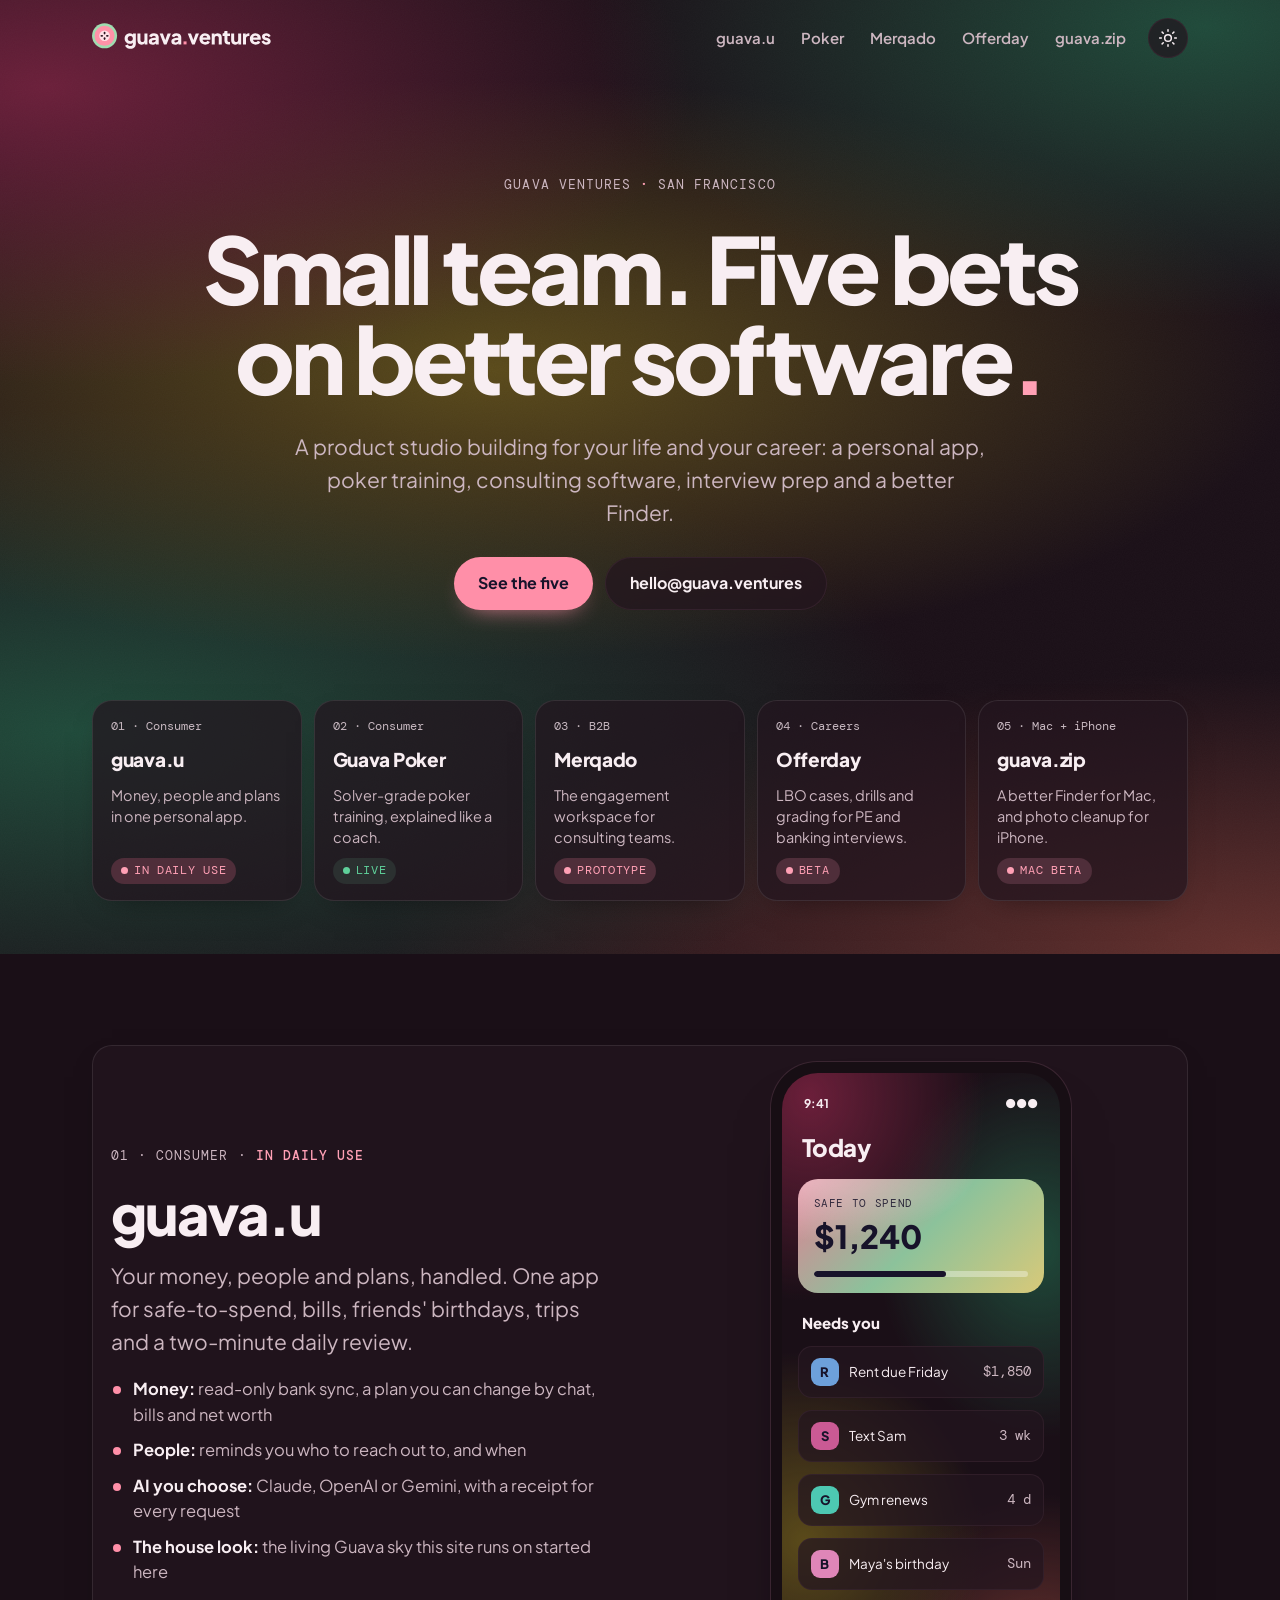
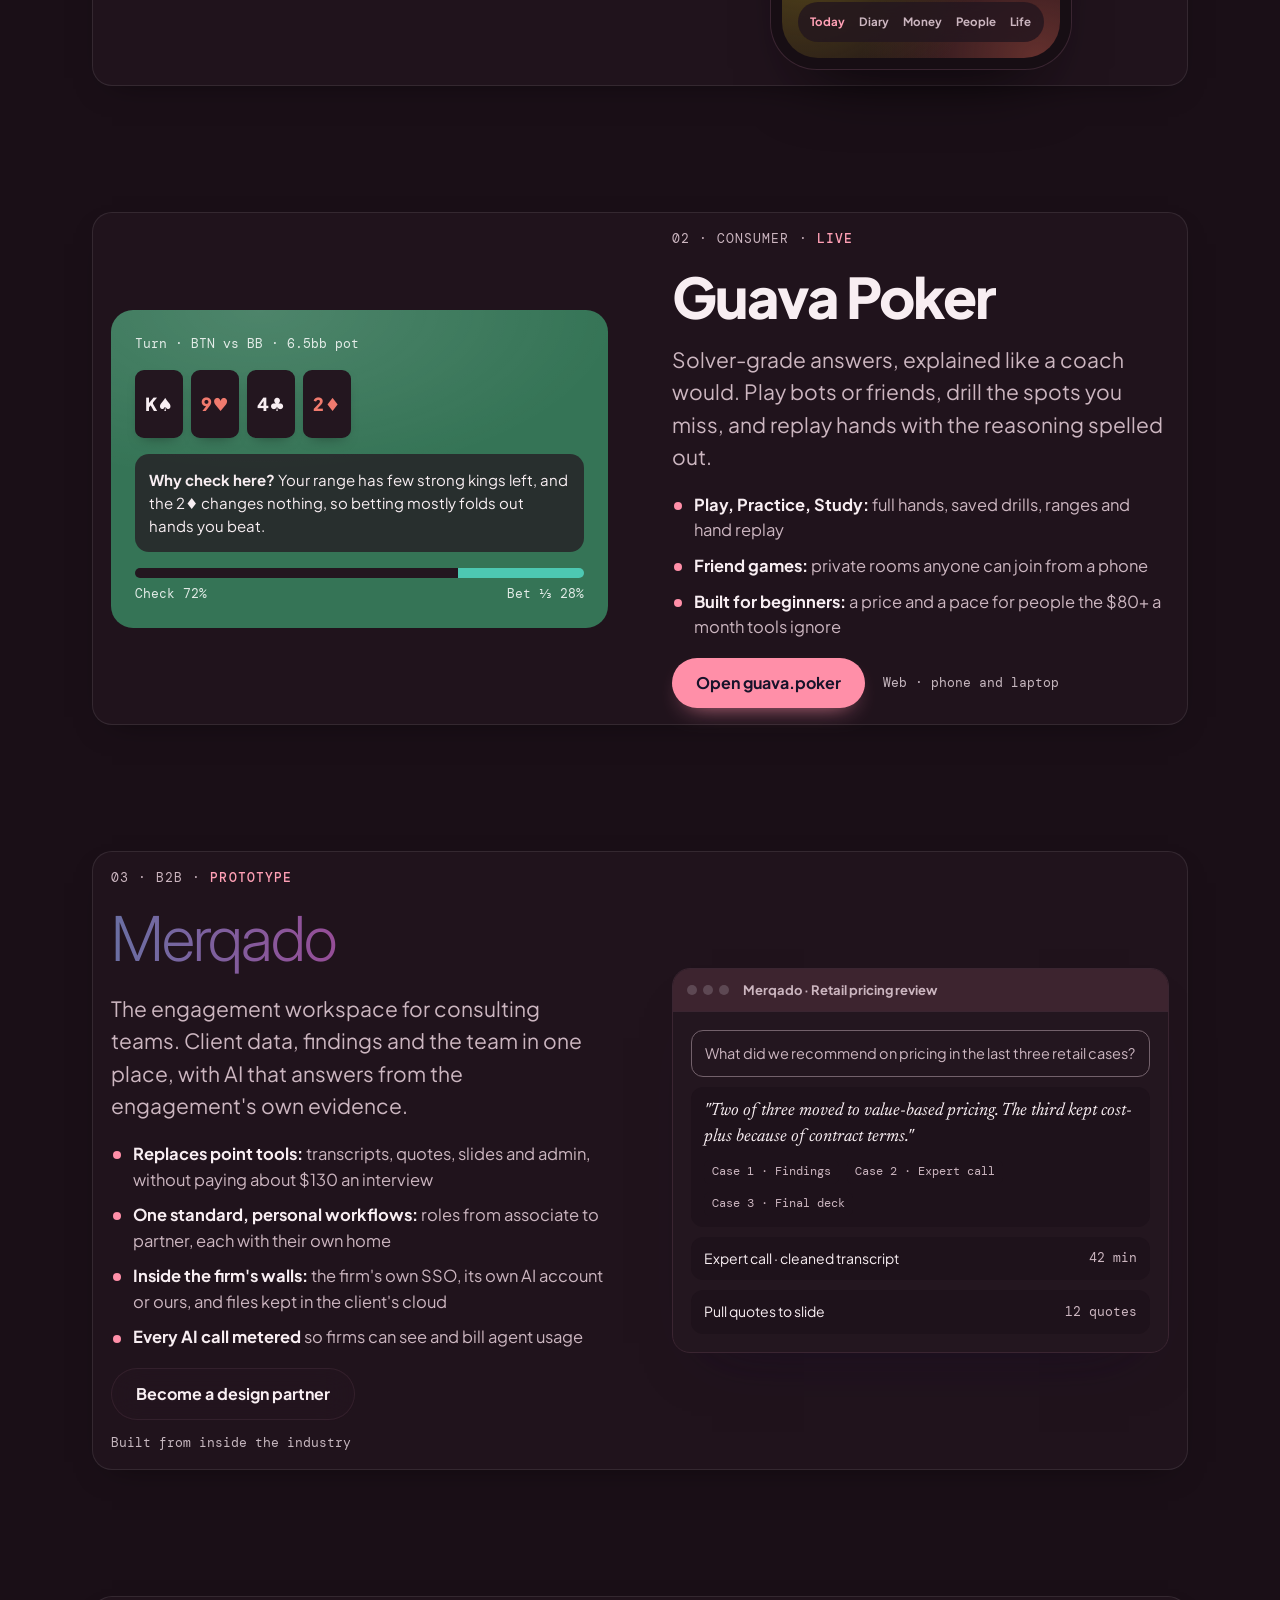
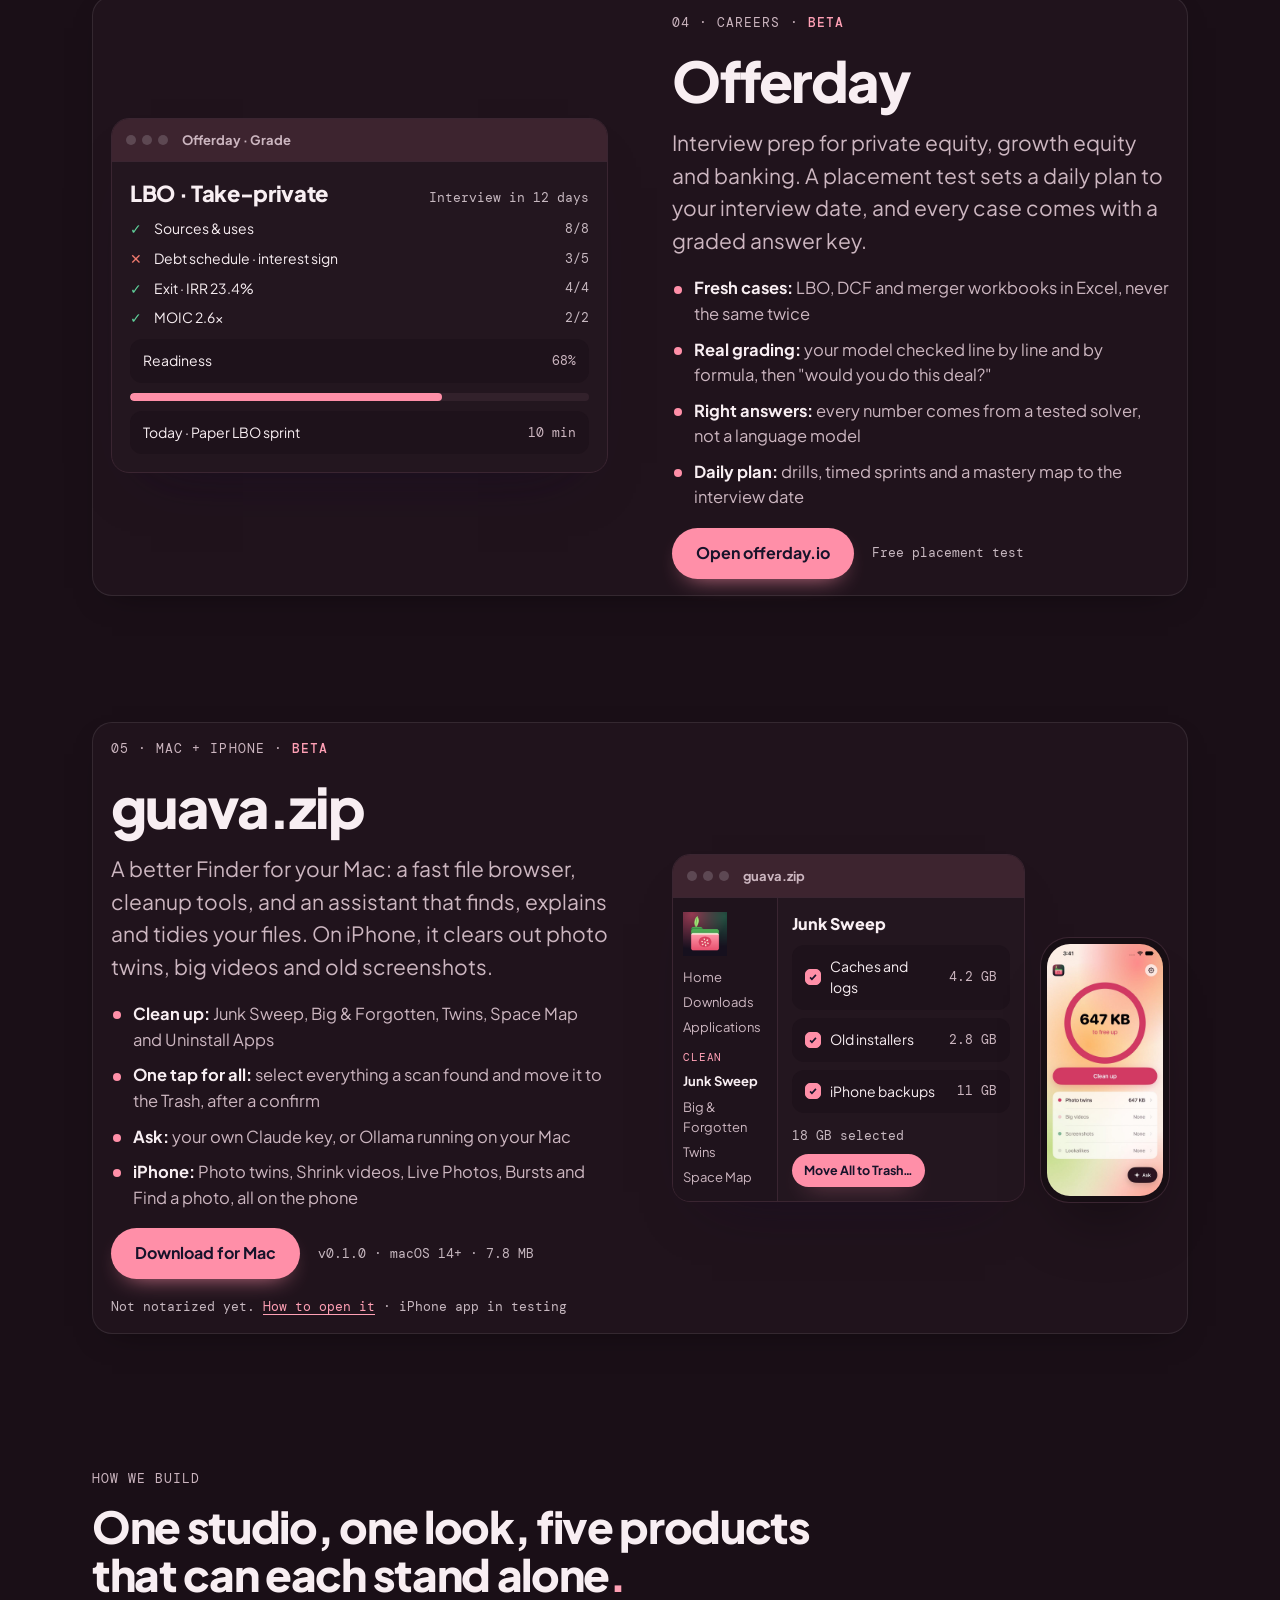
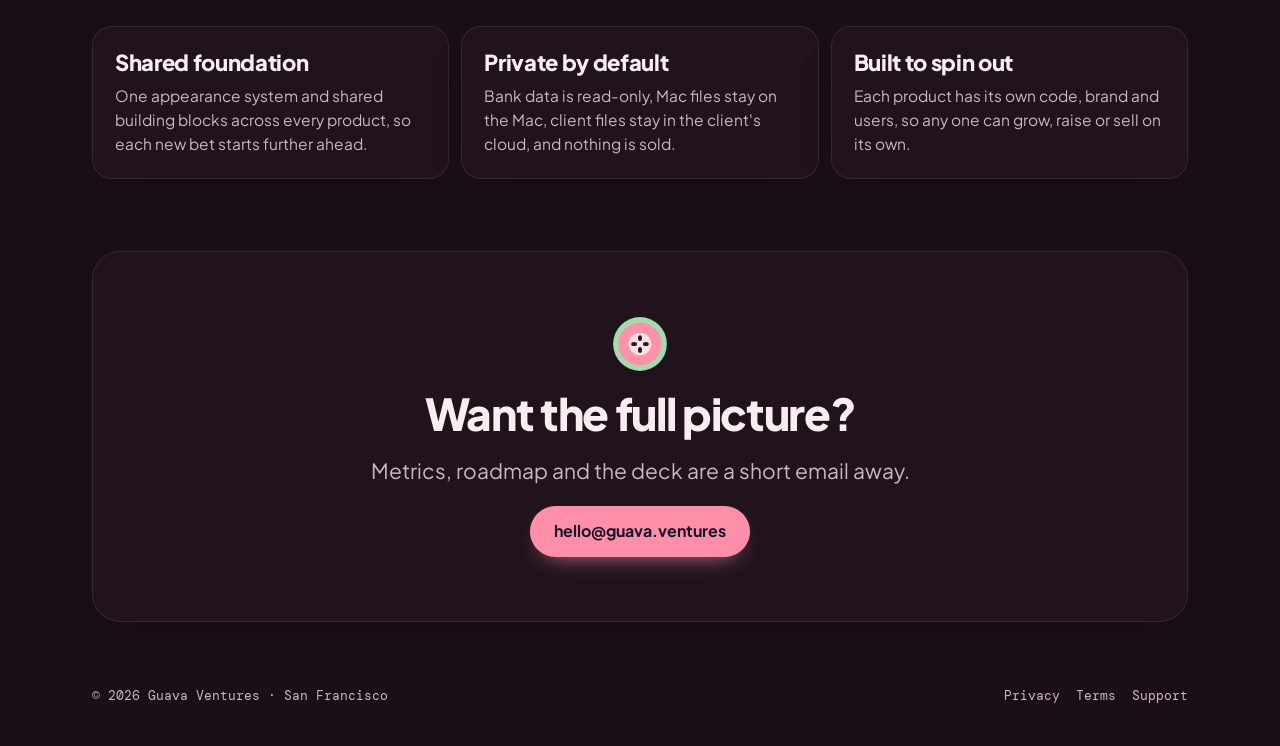
==== index.html @ 6cc780bf "Rebuild the site on the Guava theme and bring every product up to date - Living Guava sky (assets/gu" ====
<!doctype html>
<html lang="en">
<head>
<meta charset="utf-8">
<meta name="viewport" content="width=device-width, initial-scale=1, viewport-fit=cover">
<title>Guava Ventures</title>
<meta name="description" content="Guava Ventures is a San Francisco product studio building guava.u, Guava Poker, Merqado, Offerday and guava.zip.">
<link rel="icon" href="/favicon.ico" sizes="any">
<link rel="icon" href="/favicon.svg" type="image/svg+xml">
<link rel="apple-touch-icon" href="/apple-touch-icon.png">
<meta name="theme-color" content="#fff4f2">
<meta property="og:type" content="website">
<meta property="og:url" content="https://guava.ventures/">
<meta property="og:title" content="Guava Ventures">
<meta property="og:description" content="A San Francisco product studio building guava.u, Guava Poker, Merqado, Offerday and guava.zip.">
<meta property="og:image" content="https://guava.ventures/og-image.png">
<meta property="og:image:width" content="1200">
<meta property="og:image:height" content="630">
<meta name="twitter:card" content="summary_large_image">
<script>try{var c=JSON.parse(localStorage.getItem("guava-sky-vars")||"null");if(c){var r=document.documentElement;for(var k in c.v)r.style.setProperty(k,c.v[k]);r.dataset.theme=c.t;r.style.colorScheme=c.t;}}catch(e){}</script>
<link rel="preconnect" href="https://fonts.googleapis.com">
<link rel="preconnect" href="https://fonts.gstatic.com" crossorigin>
<link rel="stylesheet" href="/assets/site.css">
<script type="module" src="/assets/site.js"></script>
</head>
<body>
<a class="skip btn btn-primary btn-sm" href="#main">Skip to content</a>
<div class="page">

<header class="site-head">
<nav class="wrap-x" aria-label="Main">
<a class="logo" href="/" aria-label="Guava Ventures home"><img class="ink" src="/assets/logo/guava-ventures-lockup-ink.svg" alt="Guava Ventures" width="190" height="30"><img class="white" src="/assets/logo/guava-ventures-lockup-white.svg" alt="Guava Ventures" width="190" height="30"></a>
<div class="nav-links">
<a class="p" href="#u">guava.u</a>
<a class="p" href="#poker">Poker</a>
<a class="p" href="#merqado">Merqado</a>
<a class="p" href="#offerday">Offerday</a>
<a class="p" href="#zip">guava.zip</a>
<button class="icon-btn" type="button" id="appearance-btn" aria-label="Appearance" aria-expanded="false" style="margin-left:8px"><svg viewBox="0 0 24 24" fill="none" stroke="currentColor" stroke-width="1.8" stroke-linecap="round" stroke-linejoin="round"><circle cx="12" cy="12" r="4"/><path d="M12 2v2M12 20v2M4.93 4.93l1.41 1.41M17.66 17.66l1.41 1.41M2 12h2M20 12h2M4.93 19.07l1.41-1.41M17.66 6.34l1.41-1.41"/></svg></button>
</div>
</nav>
</header>

<main id="main">

<section class="hero wrap-x">
<p class="eyebrow">Guava Ventures <b>·</b> San Francisco</p>
<h1 class="display">Small team. Five bets on better software<span class="dot">.</span></h1>
<p class="lead">A product studio building for your life and your career: a personal app, poker training, consulting software, interview prep and a better Finder.</p>
<div class="hero-ctas">
<a class="btn btn-primary" href="#products">See the five</a>
<a class="btn btn-glass" href="mailto:hello@guava.ventures">hello@guava.ventures</a>
</div>
</section>

<section class="glance wrap-x" id="products" aria-label="Portfolio">
<ul class="glance-grid">
<li><a class="card glance-card reveal" href="#u"><span class="num">01 · Consumer</span><span class="name">guava.u</span><span class="what">Money, people and plans in one personal app.</span><span class="chip"><i></i>In daily use</span></a></li>
<li><a class="card glance-card reveal" href="#poker"><span class="num">02 · Consumer</span><span class="name">Guava Poker</span><span class="what">Solver-grade poker training, explained like a coach.</span><span class="chip live"><i></i>Live</span></a></li>
<li><a class="card glance-card reveal" href="#merqado"><span class="num">03 · B2B</span><span class="name">Merqado</span><span class="what">The engagement workspace for consulting teams.</span><span class="chip"><i></i>Prototype</span></a></li>
<li><a class="card glance-card reveal" href="#offerday"><span class="num">04 · Careers</span><span class="name">Offerday</span><span class="what">LBO cases, drills and grading for PE and banking interviews.</span><span class="chip"><i></i>Beta</span></a></li>
<li><a class="card glance-card reveal" href="#zip"><span class="num">05 · Mac + iPhone</span><span class="name">guava.zip</span><span class="what">A better Finder for Mac, and photo cleanup for iPhone.</span><span class="chip"><i></i>Mac beta</span></a></li>
</ul>
</section>

<!-- 01 guava.u -->
<section class="product wrap-x" id="u">
<div class="story card reveal">
<div class="copy">
<p class="eyebrow">01 · Consumer · <b>In daily use</b></p>
<h2 class="h1">guava.u</h2>
<p class="lead">Your money, people and plans, handled. One app for safe-to-spend, bills, friends' birthdays, trips and a two-minute daily review.</p>
<ul>
<li><b>Money:</b> read-only bank sync, a plan you can change by chat, bills and net worth</li>
<li><b>People:</b> reminds you who to reach out to, and when</li>
<li><b>AI you choose:</b> Claude, OpenAI or Gemini, with a receipt for every request</li>
<li><b>The house look:</b> the living Guava sky this site runs on started here</li>
</ul>
</div>
<div class="visual">
<div class="phone" role="img" aria-label="guava.u Today screen"><div class="phone-screen">
<div class="status"><span data-clock>9:41</span><span>●●●</span></div>
<div style="font-size:24px;font-weight:800;letter-spacing:-.02em;padding:4px 4px 0;font-family:var(--f-display)">Today</div>
<div class="hero-card"><p class="mono" style="font-size:11px;text-transform:uppercase;letter-spacing:.06em;opacity:.85">Safe to spend</p><p style="font-size:32px;font-weight:800;font-family:var(--f-display)">$1,240</p>
<div class="freq" style="margin-top:10px;height:6px;background:rgba(255,255,255,.35)"><i style="width:62%;background:currentColor;border-radius:999px"></i></div></div>
<p style="margin:6px 4px 0;font-weight:800;font-size:15px">Needs you</p>
<div class="glassrow"><span class="tile" style="background:var(--c1-fill);color:var(--c1-on)">R</span>Rent due Friday<span class="mono" style="margin-left:auto;color:var(--ink-soft)">$1,850</span></div>
<div class="glassrow"><span class="tile" style="background:var(--c4-fill);color:var(--c4-on)">S</span>Text Sam<span class="mono" style="margin-left:auto;color:var(--ink-soft)">3 wk</span></div>
<div class="glassrow"><span class="tile" style="background:var(--c3-fill);color:var(--c3-on)">G</span>Gym renews<span class="mono" style="margin-left:auto;color:var(--ink-soft)">4 d</span></div>
<div class="glassrow"><span class="tile" style="background:var(--c8-fill);color:var(--c8-on)">B</span>Maya's birthday<span class="mono" style="margin-left:auto;color:var(--ink-soft)">Sun</span></div>
<div class="tabbar"><span class="on">Today</span><span>Diary</span><span>Money</span><span>People</span><span>Life</span></div>
</div></div>
</div>
</div>
</section>

<!-- 02 Guava Poker -->
<section class="product wrap-x" id="poker">
<div class="story flip card reveal">
<div class="copy">
<p class="eyebrow">02 · Consumer · <b>Live</b></p>
<h2 class="h1">Guava Poker</h2>
<p class="lead">Solver-grade answers, explained like a coach would. Play bots or friends, drill the spots you miss, and replay hands with the reasoning spelled out.</p>
<ul>
<li><b>Play, Practice, Study:</b> full hands, saved drills, ranges and hand replay</li>
<li><b>Friend games:</b> private rooms anyone can join from a phone</li>
<li><b>Built for beginners:</b> a price and a pace for people the $80+ a month tools ignore</li>
</ul>
<div class="row"><a class="btn btn-primary" href="https://guava.poker">Open guava.poker</a><span class="meta">Web · phone and laptop</span></div>
</div>
<div class="visual">
<div class="felt" role="img" aria-label="Guava Poker study spot">
<p class="meta" style="margin:0">Turn · BTN vs BB · 6.5bb pot</p>
<div class="cards"><span class="pcard">K♠</span><span class="pcard red">9♥</span><span class="pcard">4♣</span><span class="pcard red">2♦</span></div>
<div class="coach"><strong>Why check here?</strong> Your range has few strong kings left, and the 2♦ changes nothing, so betting mostly folds out hands you beat.</div>
<div style="display:grid;gap:6px">
<div class="freq"><i style="width:72%;background:var(--panel)"></i><i style="width:28%;background:var(--c3-fill)"></i></div>
<div class="meta" style="display:flex;justify-content:space-between;margin:0"><span>Check 72%</span><span>Bet ⅓ 28%</span></div>
</div>
</div>
</div>
</div>
</section>

<!-- 03 Merqado -->
<section class="product wrap-x" id="merqado">
<div class="story card reveal">
<div class="copy">
<p class="eyebrow">03 · B2B · <b>Prototype</b></p>
<h2 class="merqado-word">Merqado</h2>
<p class="lead">The engagement workspace for consulting teams. Client data, findings and the team in one place, with AI that answers from the engagement's own evidence.</p>
<ul>
<li><b>Replaces point tools:</b> transcripts, quotes, slides and admin, without paying about $130 an interview</li>
<li><b>One standard, personal workflows:</b> roles from associate to partner, each with their own home</li>
<li><b>Inside the firm's walls:</b> the firm's own SSO, its own AI account or ours, and files kept in the client's cloud</li>
<li><b>Every AI call metered</b> so firms can see and bill agent usage</li>
</ul>
<div class="row"><a class="btn btn-glass" href="mailto:hello@guava.ventures?subject=Merqado%20design%20partner">Become a design partner</a><span class="meta">Built from inside the industry</span></div>
</div>
<div class="visual">
<div class="screen" role="img" aria-label="Merqado answering a question from past cases">
<div class="screen-bar"><i></i><i></i><i></i><span>Merqado · Retail pricing review</span></div>
<div class="screen-body">
<div class="ask">What did we recommend on pricing in the last three retail cases?</div>
<div class="line" style="display:grid;gap:10px;justify-content:stretch">
<span class="quote">"Two of three moved to value-based pricing. The third kept cost-plus because of contract terms."</span>
<span class="src"><span>Case 1 · Findings</span><span>Case 2 · Expert call</span><span>Case 3 · Final deck</span></span>
</div>
<div class="line"><span>Expert call · cleaned transcript</span><span class="v">42 min</span></div>
<div class="line"><span>Pull quotes to slide</span><span class="v">12 quotes</span></div>
</div>
</div>
</div>
</div>
</section>

<!-- 04 Offerday -->
<section class="product wrap-x" id="offerday">
<div class="story flip card reveal">
<div class="copy">
<p class="eyebrow">04 · Careers · <b>Beta</b></p>
<h2 class="h1">Offerday</h2>
<p class="lead">Interview prep for private equity, growth equity and banking. A placement test sets a daily plan to your interview date, and every case comes with a graded answer key.</p>
<ul>
<li><b>Fresh cases:</b> LBO, DCF and merger workbooks in Excel, never the same twice</li>
<li><b>Real grading:</b> your model checked line by line and by formula, then "would you do this deal?"</li>
<li><b>Right answers:</b> every number comes from a tested solver, not a language model</li>
<li><b>Daily plan:</b> drills, timed sprints and a mastery map to the interview date</li>
</ul>
<div class="row"><a class="btn btn-primary" href="https://offerday.io">Open offerday.io</a><span class="meta">Free placement test</span></div>
</div>
<div class="visual">
<div class="screen" role="img" aria-label="Offerday grading an LBO model">
<div class="screen-bar"><i></i><i></i><i></i><span>Offerday · Grade</span></div>
<div class="screen-body">
<div style="display:flex;justify-content:space-between;align-items:baseline;gap:12px"><span class="h3">LBO · Take-private</span><span class="meta">Interview in 12 days</span></div>
<div class="grade">
<span class="ok">✓</span><span>Sources &amp; uses</span><span class="meta">8/8</span>
<span class="no">✕</span><span>Debt schedule · interest sign</span><span class="meta">3/5</span>
<span class="ok">✓</span><span>Exit · IRR 23.4%</span><span class="meta">4/4</span>
<span class="ok">✓</span><span>MOIC 2.6x</span><span class="meta">2/2</span>
</div>
<div class="line"><span>Readiness</span><span class="v">68%</span></div>
<div class="meter" aria-hidden="true"><i style="width:68%"></i></div>
<div class="line"><span>Today · Paper LBO sprint</span><span class="v">10 min</span></div>
</div>
</div>
</div>
</div>
</section>

<!-- 05 guava.zip -->
<section class="product wrap-x" id="zip">
<div class="story card reveal">
<div class="copy">
<p class="eyebrow">05 · Mac + iPhone · <b>Beta</b></p>
<h2 class="h1">guava.zip</h2>
<p class="lead">A better Finder for your Mac: a fast file browser, cleanup tools, and an assistant that finds, explains and tidies your files. On iPhone, it clears out photo twins, big videos and old screenshots.</p>
<ul>
<li><b>Clean up:</b> Junk Sweep, Big &amp; Forgotten, Twins, Space Map and Uninstall Apps</li>
<li><b>One tap for all:</b> select everything a scan found and move it to the Trash, after a confirm</li>
<li><b>Ask:</b> your own Claude key, or Ollama running on your Mac</li>
<li><b>iPhone:</b> Photo twins, Shrink videos, Live Photos, Bursts and Find a photo, all on the phone</li>
</ul>
<div class="row"><a class="btn btn-primary" href="/download/Guava.zip" download>Download for Mac</a><span class="meta">v0.1.0 · macOS 14+ · 7.8 MB</span></div>
<p class="meta" style="margin:0">Not notarized yet. <a href="/support/#mac">How to open it</a> · iPhone app in testing</p>
</div>
<div class="visual">
<div class="devices">
<div class="screen" role="img" aria-label="guava.zip Junk Sweep on Mac">
<div class="screen-bar"><i></i><i></i><i></i><span>guava.zip</span></div>
<div style="display:flex;min-height:300px">
<div class="mac-side">
<img src="/assets/products/guava-mac-icon.png" alt="" width="44" height="44" style="display:block;margin-bottom:6px">
<span>Home</span><span>Downloads</span><span>Applications</span>
<span class="sec">CLEAN</span>
<span class="on">Junk Sweep</span><span>Big &amp; Forgotten</span><span>Twins</span><span>Space Map</span>
</div>
<div style="flex:1;min-width:0;padding:14px;display:flex;flex-direction:column;gap:8px">
<p style="margin:0;font-weight:800;font-size:16px">Junk Sweep</p>
<div class="line"><span style="display:flex;gap:9px;align-items:center"><span class="check on"><svg viewBox="0 0 12 12" fill="none" stroke="currentColor" stroke-width="2"><path d="M2.5 6.5l2.2 2.2L9.5 3.5"/></svg></span>Caches and logs</span><span class="v">4.2 GB</span></div>
<div class="line"><span style="display:flex;gap:9px;align-items:center"><span class="check on"><svg viewBox="0 0 12 12" fill="none" stroke="currentColor" stroke-width="2"><path d="M2.5 6.5l2.2 2.2L9.5 3.5"/></svg></span>Old installers</span><span class="v">2.8 GB</span></div>
<div class="line"><span style="display:flex;gap:9px;align-items:center"><span class="check on"><svg viewBox="0 0 12 12" fill="none" stroke="currentColor" stroke-width="2"><path d="M2.5 6.5l2.2 2.2L9.5 3.5"/></svg></span>iPhone backups</span><span class="v">11 GB</span></div>
<div style="margin-top:auto;display:flex;justify-content:space-between;align-items:center;gap:8px;flex-wrap:wrap">
<span class="meta">18 GB selected</span><span class="btn btn-primary btn-sm" style="padding:7px 12px;font-size:12.5px">Move All to Trash…</span>
</div>
</div>
</div>
</div>
<div class="phone"><img class="shot" src="/assets/products/guava-zip-iphone.jpg" alt="guava.zip for iPhone home screen" width="600" height="1304"></div>
</div>
</div>
</div>
</section>

<section class="studio wrap-x" aria-labelledby="studio-h">
<div class="reveal" style="display:grid;gap:14px;max-width:720px">
<p class="eyebrow">How we build</p>
<h2 class="h2" id="studio-h">One studio, one look, five products that can each stand alone<span class="dot">.</span></h2>
</div>
<div class="studio-grid">
<div class="card reveal"><span class="h3">Shared foundation</span><p>One appearance system and shared building blocks across every product, so each new bet starts further ahead.</p></div>
<div class="card reveal"><span class="h3">Private by default</span><p>Bank data is read-only, Mac files stay on the Mac, client files stay in the client's cloud, and nothing is sold.</p></div>
<div class="card reveal"><span class="h3">Built to spin out</span><p>Each product has its own code, brand and users, so any one can grow, raise or sell on its own.</p></div>
</div>
</section>

<section class="contact wrap-x" aria-labelledby="contact-h">
<div class="card reveal">
<img src="/assets/logo/guava-mark.svg" alt="" width="56" height="56">
<h2 class="h2" id="contact-h">Want the full picture?</h2>
<p class="lead" style="max-width:40ch">Metrics, roadmap and the deck are a short email away.</p>
<a class="btn btn-primary" href="mailto:hello@guava.ventures">hello@guava.ventures</a>
</div>
</section>

</main>

<footer class="site-foot wrap-x">
<span>© 2026 Guava Ventures · San Francisco</span>
<nav aria-label="Legal"><a href="/privacy/">Privacy</a><a href="/terms/">Terms</a><a href="/support/">Support</a></nav>
</footer>

</div>
</body>
</html>
---- assets/site.css ----
/* guava.ventures: page styles on top of the Guava theme (guava-sky.js).
   Every colour comes from the theme variables; none is hard-coded here except the Merqado and Offerday wordmarks. */

:root {
  /* Fallbacks before the sky script runs (Guava look at midday). */
  --ground: #fff4f2; --panel: #ffffff; --panel-glass: rgba(255,255,255,.74); --ink: #2a1520; --ink-soft: #634753; --ink-faint: #785b67;
  --rule: #f2e0e2; --rule-strong: #b89aa6; --accent: #821e39; --accent-fill: #d23a63; --on-accent: #ffffff; --accent-soft: #fbe3e9; --accent-line: #e99db1;
  --good: #157a4f; --signal: #9c5208; --bad: #b8352f; --hero-bg: linear-gradient(135deg, #ff92a8, #9fdcb0, #f6e48a); --hero-on: #17132a;
  --f-body: "Plus Jakarta Sans", ui-sans-serif, system-ui, sans-serif; --f-display: var(--f-body);
  --f-mono: "DM Mono", ui-monospace, Menlo, monospace;
  --radius-card: 20px;
  --radius-big: 28px;
  --shadow-card: 0 1px 1px rgba(40,24,110,.04), 0 12px 32px -20px rgba(40,24,110,.35);
  --max: 1160px;
  --gutter: clamp(16px, 4vw, 32px);
}
*, *::before, *::after { box-sizing: border-box; }
html { scroll-behavior: smooth; -webkit-text-size-adjust: 100%; }
body { line-height: 1.55; font-size: 17px; overflow-x: hidden; -webkit-font-smoothing: antialiased; }
img { max-width: 100%; }
a { color: var(--accent); text-underline-offset: 3px; }
a:hover { color: var(--ink); }
:focus-visible { outline: 2px solid var(--accent); outline-offset: 3px; border-radius: 6px; }
::selection { background: var(--accent-soft); color: var(--ink); }
.page { position: relative; z-index: 1; }
.mono { font-family: var(--f-mono); }
.wrap-x { max-width: var(--max); margin: 0 auto; padding-left: var(--gutter); padding-right: var(--gutter); }
.skip { position: absolute; left: -999px; top: 8px; z-index: 50; }
.skip:focus { left: 8px; }

/* Logo: ink on a light sky, white on a dark one. */
.logo { display: block; line-height: 0; }
.logo img { height: 30px; width: auto; display: block; }
.logo .white { display: none; }
:root[data-theme="dark"] .logo .ink { display: none; }
:root[data-theme="dark"] .logo .white { display: block; }

/* Header: sits on the sky at rest, frosts once the page scrolls. */
.site-head { position: sticky; top: 0; z-index: 10; }
.site-head::before { content: ""; position: absolute; inset: 0 0 -28px; z-index: -1; opacity: 0; pointer-events: none; transition: opacity .2s ease;
  background: color-mix(in srgb, var(--ground) 78%, transparent); -webkit-backdrop-filter: blur(24px) saturate(1.4); backdrop-filter: blur(24px) saturate(1.4);
  -webkit-mask-image: linear-gradient(#000 calc(100% - 28px), transparent); mask-image: linear-gradient(#000 calc(100% - 28px), transparent); }
body.scrolled .site-head::before { opacity: 1; }
.site-head nav { display: flex; align-items: center; justify-content: space-between; gap: 12px; padding-top: 18px; padding-bottom: 18px; }
.nav-links { display: flex; align-items: center; gap: 2px; }
.nav-links a { padding: 8px 12px; border-radius: 999px; color: var(--ink-soft); text-decoration: none; font-size: 15px; font-weight: 600; }
.nav-links a:hover { color: var(--ink); background: color-mix(in srgb, var(--panel) 55%, transparent); }
.icon-btn { width: 40px; height: 40px; border-radius: 50%; display: grid; place-items: center; cursor: pointer; color: var(--ink);
  border: 1px solid color-mix(in srgb, var(--rule) 75%, transparent); background: var(--panel-glass);
  -webkit-backdrop-filter: blur(16px) saturate(1.3); backdrop-filter: blur(16px) saturate(1.3); }
.icon-btn:hover { border-color: var(--accent); }
.icon-btn svg { width: 20px; height: 20px; }
@media (max-width: 860px) { .nav-links a.p { display: none; } }

/* Buttons: pills. */
.btn { display: inline-flex; align-items: center; justify-content: center; gap: 8px; padding: 13px 24px; border-radius: 999px; border: 0; cursor: pointer;
  font: inherit; font-weight: 700; font-size: 16px; text-decoration: none; white-space: nowrap; transition: transform .15s ease, box-shadow .15s ease; }
.btn:active { transform: scale(.98); }
.btn-primary { background: var(--accent-fill); color: var(--on-accent); box-shadow: 0 10px 24px -14px var(--accent-fill); }
.btn-primary:hover { color: var(--on-accent); box-shadow: 0 14px 28px -14px var(--accent-fill); }
.btn-glass { background: var(--panel-glass); color: var(--ink); border: 1px solid color-mix(in srgb, var(--rule) 75%, transparent);
  -webkit-backdrop-filter: blur(16px) saturate(1.3); backdrop-filter: blur(16px) saturate(1.3); }
.btn-glass:hover { color: var(--ink); border-color: var(--accent); }
.btn-sm { padding: 9px 16px; font-size: 14px; }

/* Type. */
.eyebrow { margin: 0; font-family: var(--f-mono); font-size: 13px; letter-spacing: .08em; text-transform: uppercase; color: var(--ink-soft); }
.eyebrow b { color: var(--accent); font-weight: 500; }
h1, h2, h3 { font-family: var(--f-display); margin: 0; color: var(--ink); }
.display { font-size: clamp(46px, 8.2vw, 92px); line-height: .98; letter-spacing: -.045em; font-weight: 800; }
.h1 { font-size: clamp(38px, 5.4vw, 56px); line-height: 1.04; letter-spacing: -.035em; font-weight: 800; }
.h2 { font-size: clamp(30px, 4.4vw, 44px); line-height: 1.08; letter-spacing: -.03em; font-weight: 800; }
.h3 { font-size: 22px; line-height: 1.2; letter-spacing: -.015em; font-weight: 800; }
.lead { margin: 0; font-size: clamp(18px, 2.2vw, 21px); color: var(--ink-soft); }
.dot { color: var(--accent); }

/* Hero. */
.hero { padding-top: clamp(56px, 11vh, 120px); padding-bottom: clamp(56px, 10vh, 112px); display: grid; gap: 28px; justify-items: center; text-align: center; }
.hero .display { max-width: 15ch; }
.hero .lead { max-width: 46ch; }
.hero-ctas { display: flex; flex-wrap: wrap; gap: 12px; justify-content: center; }

/* At a glance: one glass card per product. */
.glance { padding-bottom: clamp(56px, 9vh, 96px); }
.glance-grid { display: grid; grid-template-columns: repeat(5, minmax(0, 1fr)); gap: 12px; margin: 0; padding: 0; list-style: none; }
@media (max-width: 1040px) { .glance-grid { grid-template-columns: repeat(3, minmax(0, 1fr)); } }
@media (max-width: 680px) { .glance-grid { grid-template-columns: repeat(2, minmax(0, 1fr)); } }
@media (max-width: 420px) { .glance-grid { grid-template-columns: 1fr; } }
.glance-card { display: flex; flex-direction: column; gap: 10px; height: 100%; padding: 18px; color: var(--ink); text-decoration: none; transition: transform .2s ease, border-color .2s ease; }
.glance-card:hover { color: var(--ink); transform: translateY(-2px); border-color: var(--accent-line); }
.glance-card .num { font-family: var(--f-mono); font-size: 12px; color: var(--ink-faint); }
.glance-card .name { font-weight: 800; font-size: 19px; letter-spacing: -.015em; }
.glance-card .what { font-size: 14.5px; color: var(--ink-soft); line-height: 1.45; flex: 1; }
.chip { display: inline-flex; align-items: center; gap: 6px; align-self: flex-start; padding: 4px 10px; border-radius: 999px; font-family: var(--f-mono); font-size: 11.5px;
  letter-spacing: .06em; text-transform: uppercase; background: var(--accent-soft); color: var(--accent); }
.chip i { width: 7px; height: 7px; border-radius: 50%; background: currentColor; }
.chip.live { background: color-mix(in srgb, var(--good) 14%, var(--panel)); color: var(--good); }

/* Product stories. */
.product { padding-top: clamp(40px, 7vh, 72px); padding-bottom: clamp(40px, 7vh, 72px); scroll-margin-top: 64px; }
.story { display: grid; grid-template-columns: minmax(0, 1fr) minmax(0, 1fr); gap: clamp(28px, 5vw, 64px); align-items: center; padding: clamp(24px, 4.5vw, 56px); border-radius: var(--radius-big); }
.story.flip .copy { order: 2; }
@media (max-width: 880px) { .story { grid-template-columns: 1fr; } .story.flip .copy { order: 0; } }
.copy { display: flex; flex-direction: column; gap: 18px; min-width: 0; }
.copy ul { margin: 0; padding: 0; list-style: none; display: grid; gap: 10px; }
.copy li { position: relative; padding-left: 22px; color: var(--ink-soft); font-size: 16.5px; }
.copy li::before { content: ""; position: absolute; left: 2px; top: .62em; width: 8px; height: 8px; border-radius: 50%; background: var(--accent-fill); }
.copy li b { color: var(--ink); font-weight: 700; }
.row { display: flex; flex-wrap: wrap; gap: 12px 18px; align-items: center; }
.meta { font-family: var(--f-mono); font-size: 13px; color: var(--ink-faint); }
.visual { display: flex; justify-content: center; min-width: 0; }

/* Mock screens inside the stories: panels on panels, coloured only by theme variables. */
.screen { width: 100%; background: var(--panel); border: 1px solid var(--rule); border-radius: 18px; overflow: hidden; box-shadow: 0 30px 60px -40px rgba(20,10,40,.55); }
.screen-bar { display: flex; align-items: center; gap: 6px; padding: 11px 14px; border-bottom: 1px solid var(--rule); background: color-mix(in srgb, var(--accent-soft) 60%, var(--panel)); }
.screen-bar i { width: 10px; height: 10px; border-radius: 50%; background: var(--rule-strong); opacity: .6; }
.screen-bar span { margin-left: 8px; font-size: 13px; font-weight: 700; color: var(--ink-soft); }
.screen-body { padding: 18px; display: grid; gap: 10px; }
.line { display: flex; justify-content: space-between; align-items: center; gap: 12px; padding: 11px 13px; border-radius: 12px; background: color-mix(in srgb, var(--ground) 55%, var(--panel)); font-size: 14px; color: var(--ink); }
.line .v { font-family: var(--f-mono); font-size: 13px; color: var(--ink-soft); white-space: nowrap; }
.tile { width: 28px; height: 28px; border-radius: 9px; flex: none; display: grid; place-items: center; font-size: 13px; font-weight: 800; }

/* Phone frame. */
.phone { width: min(300px, 100%); border-radius: 46px; padding: 11px; background: var(--ink); box-shadow: 0 40px 70px -40px rgba(20,10,40,.7); }
.phone-screen { position: relative; overflow: hidden; border-radius: 36px; min-height: 560px; display: flex; flex-direction: column; gap: 12px; padding: 22px 16px 16px; color: var(--ink);
  background:
    radial-gradient(90% 50% at var(--sun-x, 30%) 4%, var(--art1) 0%, transparent 70%),
    radial-gradient(80% 45% at 92% 30%, var(--art2) 0%, transparent 72%),
    radial-gradient(90% 45% at 8% 80%, var(--art3) 0%, transparent 72%),
    radial-gradient(90% 40% at 92% 100%, var(--art4) 0%, transparent 70%),
    var(--ground); }
.phone-screen > * { position: relative; }
:root[data-theme="dark"] .phone { background: color-mix(in srgb, var(--panel) 65%, #000); box-shadow: 0 0 0 1px var(--rule), 0 40px 70px -40px rgba(0,0,0,.8); }
.phone img.shot { display: block; width: 100%; height: auto; border-radius: 36px; }
.phone .status { display: flex; justify-content: space-between; font-size: 12px; font-weight: 700; padding: 0 6px; }
.phone .hero-card { border-radius: 20px; padding: 16px; background: var(--hero-bg); color: var(--hero-on); }
.phone .hero-card p { margin: 0; }
.phone .glassrow { display: flex; align-items: center; gap: 10px; padding: 11px 12px; border-radius: 14px; background: var(--panel-glass); font-size: 13.5px; border: 1px solid color-mix(in srgb, var(--rule) 60%, transparent); }
.phone .tabbar { margin-top: auto; display: flex; justify-content: space-around; padding: 11px 6px; border-radius: 22px; font-size: 11.5px; font-weight: 700; color: var(--ink-soft);
  background: color-mix(in srgb, var(--panel) 82%, transparent); -webkit-backdrop-filter: blur(16px) saturate(1.3); backdrop-filter: blur(16px) saturate(1.3); }
.phone .tabbar .on { color: var(--accent); }

/* Poker table. */
.felt { width: 100%; max-width: 520px; border-radius: 22px; padding: 24px; display: grid; gap: 16px; color: #fff;
  background: radial-gradient(120% 90% at 30% 0%, rgba(255,255,255,.12), transparent 60%), color-mix(in srgb, var(--good) 56%, #000); }
.felt .meta { color: inherit; opacity: .85; }
.cards { display: flex; gap: 8px; flex-wrap: wrap; }
.pcard { width: 48px; height: 68px; border-radius: 9px; background: var(--panel); color: var(--ink); display: grid; place-items: center; font-weight: 800; font-size: 18px; box-shadow: 0 6px 14px -8px rgba(0,0,0,.5); }
.pcard.red { color: var(--bad); }
.coach { background: var(--panel-glass); color: var(--ink); border-radius: 14px; padding: 14px; font-size: 15px; }
.freq { display: flex; height: 10px; border-radius: 999px; overflow: hidden; }

/* Merqado. Wordmark per the Merqado brand: Inter 300, Orchid gradient. */
.merqado-word { font-family: "Inter", var(--f-display); font-weight: 300; letter-spacing: -.035em; line-height: 1.04; font-size: clamp(42px, 6vw, 62px);
  background: linear-gradient(90deg, #6a6fa3, #9a4a96 50%, #d0267e); -webkit-background-clip: text; background-clip: text; color: transparent; padding-bottom: .06em; }
.quote { font-family: "Newsreader", Georgia, serif; font-size: 18px; line-height: 1.45; font-style: italic; color: var(--ink); }
.ask { border: 1px solid var(--rule-strong); border-radius: 12px; padding: 11px 13px; font-size: 14.5px; color: var(--ink-soft); }
.src { display: flex; gap: 8px; flex-wrap: wrap; }
.src span { font-family: var(--f-mono); font-size: 11.5px; padding: 3px 8px; border-radius: 6px; background: color-mix(in srgb, var(--ground) 55%, var(--panel)); color: var(--ink-soft); }

/* Offerday. */
.grade { display: grid; grid-template-columns: auto 1fr auto; gap: 8px 12px; align-items: center; font-size: 14px; }
.grade .ok { color: var(--good); font-weight: 800; }
.grade .no { color: var(--bad); font-weight: 800; }
.meter { height: 8px; border-radius: 999px; background: color-mix(in srgb, var(--rule) 70%, transparent); overflow: hidden; }
.meter i { display: block; height: 100%; border-radius: inherit; background: var(--accent-fill); }

/* Mac + iPhone. */
.devices { display: grid; grid-template-columns: minmax(0, 1fr) 128px; gap: 16px; align-items: end; width: 100%; max-width: 560px; }
.devices .phone { width: 128px; padding: 6px; border-radius: 28px; }
.devices :root[data-theme="dark"] .phone { background: color-mix(in srgb, var(--panel) 65%, #000); box-shadow: 0 0 0 1px var(--rule), 0 40px 70px -40px rgba(0,0,0,.8); }
.phone img.shot { border-radius: 23px; }
@media (max-width: 520px) { .devices { grid-template-columns: 1fr; justify-items: center; } }
.mac-side { width: 30%; min-width: 0; padding: 14px 10px; display: flex; flex-direction: column; gap: 5px; font-size: 13px; color: var(--ink-soft); border-right: 1px solid var(--rule); background: color-mix(in srgb, var(--ground) 40%, var(--panel)); }
.mac-side .sec { margin-top: 8px; font-family: var(--f-mono); font-size: 10.5px; letter-spacing: .08em; color: var(--accent); }
.mac-side .on { color: var(--ink); font-weight: 700; }
.check { width: 16px; height: 16px; border-radius: 5px; border: 1.5px solid var(--rule-strong); flex: none; display: grid; place-items: center; }
.check.on { background: var(--accent-fill); border-color: var(--accent-fill); color: var(--on-accent); }
.check svg { width: 10px; height: 10px; }

/* Studio note + contact. */
.studio { padding-top: clamp(48px, 8vh, 88px); padding-bottom: clamp(48px, 8vh, 88px); }
.studio-grid { display: grid; grid-template-columns: repeat(3, minmax(0, 1fr)); gap: 12px; margin-top: 28px; }
@media (max-width: 760px) { .studio-grid { grid-template-columns: 1fr; } }
.studio-grid .card { display: grid; gap: 8px; padding: 22px; }
.studio-grid .card p { margin: 0; color: var(--ink-soft); font-size: 15.5px; }
.contact { padding-bottom: 40px; }
.contact .card { display: grid; justify-items: center; gap: 18px; text-align: center; padding: clamp(32px, 6vw, 64px) 20px; border-radius: var(--radius-big); }
.contact img { width: 56px; height: 56px; }

/* Footer. */
.site-foot { padding-top: 24px; padding-bottom: 40px; display: flex; flex-wrap: wrap; gap: 10px 20px; justify-content: space-between; align-items: center; font-family: var(--f-mono); font-size: 13px; color: var(--ink-faint); }
.site-foot a { color: var(--ink-soft); text-decoration: none; }
.site-foot a:hover { color: var(--ink); }
.site-foot nav { display: flex; flex-wrap: wrap; gap: 16px; }

/* Policy pages. */
.doc { max-width: 780px; margin: 0 auto; padding: 8px var(--gutter) 24px; }
.doc .card { padding: clamp(22px, 5vw, 48px); border-radius: var(--radius-big); }
.doc h1 { font-size: clamp(34px, 6vw, 48px); letter-spacing: -.03em; line-height: 1.1; margin: 0 0 8px; font-weight: 800; }
.doc h2 { font-size: 22px; letter-spacing: -.02em; margin: 34px 0 8px; font-weight: 800; }
.doc p, .doc li { color: var(--ink-soft); }
.doc strong { color: var(--ink); }
.doc .note { background: color-mix(in srgb, var(--signal) 12%, var(--panel)); color: var(--ink); border-radius: 12px; padding: 12px 16px; font-size: 15px; }

/* Appearance sheet. */
.sheet-scrim { position: fixed; inset: 0; z-index: 30; background: rgba(8,6,16,.28); opacity: 0; pointer-events: none; transition: opacity .2s ease; }
.sheet-scrim.open { opacity: 1; pointer-events: auto; }
.sheet { position: fixed; z-index: 31; top: 12px; right: 12px; bottom: 12px; width: min(440px, calc(100vw - 24px)); border-radius: 26px; overflow: auto; overscroll-behavior: contain;
  border: 1px solid color-mix(in srgb, var(--rule) 75%, transparent); box-shadow: 0 30px 80px -30px rgba(0,0,0,.5);
  transform: translateX(calc(100% + 24px)); transition: transform .28s cubic-bezier(.2,.8,.2,1); scrollbar-width: none; }
.sheet::-webkit-scrollbar { display: none; }
.sheet.open { transform: none; }
@media (max-width: 560px) { .sheet { top: auto; left: 8px; right: 8px; bottom: 8px; width: auto; max-height: 88vh; transform: translateY(calc(100% + 16px)); } }
.sheet-head { position: sticky; top: 0; z-index: 2; display: flex; align-items: center; justify-content: space-between; padding: 16px 18px 12px; background: inherit; }
.sheet-body { display: grid; gap: 22px; padding: 4px 18px 22px; }
.sheet h3 { font-size: 13px; font-family: var(--f-mono); font-weight: 500; letter-spacing: .08em; text-transform: uppercase; color: var(--ink-soft); margin: 0 0 10px; }
.preview { display: grid; justify-items: center; }
.preview .phone { max-width: 300px; }
@media (max-width: 560px) { .preview .phone { max-width: 230px; } }
.preview .phone { width: 100%; padding: 7px; border-radius: 30px; }
.preview .phone-screen { min-height: 0; border-radius: 24px; padding: 14px 12px 12px; gap: 9px; }
.preview .hero-card { padding: 12px 14px; }
.preview .glassrow { padding: 9px 10px; font-size: 12.5px; }
.preview .tabbar { margin-top: 2px; }
.looks { display: grid; grid-template-columns: repeat(2, minmax(0, 1fr)); gap: 8px; }
.opt { display: grid; gap: 7px; padding: 8px; text-align: left; border-radius: 16px; cursor: pointer; font: inherit; color: var(--ink);
  background: var(--panel-glass); border: 1.5px solid color-mix(in srgb, var(--rule) 80%, transparent); }
.opt:hover { border-color: var(--accent-line); }
.opt[aria-pressed="true"] { border-color: var(--accent); box-shadow: 0 0 0 1px var(--accent); }
.opt .sw { height: 54px; border-radius: 11px; border: 1px solid rgba(0,0,0,.06); }
.opt .nm { font-weight: 700; font-size: 14px; padding: 0 2px; }
.opt .tg { font-size: 12px; color: var(--ink-faint); padding: 0 2px; margin-top: -5px; }
.fonts { display: grid; grid-template-columns: repeat(3, minmax(0, 1fr)); gap: 8px; }
.fonts .opt { justify-items: start; padding: 10px; }
.fonts .aa { font-size: 26px; line-height: 1; font-weight: 700; }
.set-row { display: flex; align-items: center; justify-content: space-between; gap: 12px; padding: 14px 16px; }
.set-row .k { font-weight: 700; }
.set-row .v { font-size: 13.5px; color: var(--ink-soft); }
.switch { position: relative; width: 50px; height: 30px; flex: none; border-radius: 999px; border: 0; cursor: pointer; background: var(--rule-strong); transition: background .2s ease; }
.switch::after { content: ""; position: absolute; top: 3px; left: 3px; width: 24px; height: 24px; border-radius: 50%; background: #fff; box-shadow: 0 2px 5px rgba(0,0,0,.25); transition: transform .2s ease; }
.switch[aria-checked="true"] { background: var(--accent-fill); }
.switch[aria-checked="true"]::after { transform: translateX(20px); }
.timeline { display: grid; gap: 8px; padding: 14px 16px; }
.timeline .top { display: flex; justify-content: space-between; gap: 10px; font-size: 14px; }
.timeline .top b { font-family: var(--f-mono); font-weight: 500; }
.timeline input { width: 100%; accent-color: var(--accent-fill); margin: 6px 0 0; }
.marks { display: flex; justify-content: space-between; font-family: var(--f-mono); font-size: 11px; color: var(--ink-faint); }
.timeline .foot { display: flex; justify-content: flex-end; }
.city-list { display: none; gap: 10px; padding: 0 16px 14px; }
.city-list.open { display: grid; }
.city-list input[type="search"] { width: 100%; font: inherit; font-size: 15px; color: var(--ink); background: var(--panel); border: 1px solid var(--rule-strong); border-radius: 12px; padding: 10px 12px; }
.chips { display: flex; flex-wrap: wrap; gap: 6px; }
.chips button { font: inherit; font-size: 13px; padding: 6px 11px; border-radius: 999px; cursor: pointer; color: var(--ink); background: var(--panel-glass); border: 1px solid var(--rule); }
.chips button:hover { border-color: var(--accent); }
.city-msg { font-size: 13px; color: var(--ink-faint); }

/* Play the day. */
.play { position: fixed; inset: 0; z-index: 40; display: none; place-items: center; padding: 16px; background: rgba(8,6,16,.45); -webkit-backdrop-filter: blur(6px); backdrop-filter: blur(6px); }
.play.open { display: grid; }
.play-inner { display: grid; gap: 18px; justify-items: center; width: min(320px, 100%); }
.play .phone { width: 100%; }
.play .phone-screen { min-height: 460px; }
.play-close { position: absolute; top: 16px; right: 16px; }
.daybar { width: 100%; display: grid; gap: 8px; }
.daybar .track { position: relative; height: 6px; border-radius: 999px; background: rgba(255,255,255,.3); }
.daybar .fill { position: absolute; left: 0; top: 0; bottom: 0; border-radius: inherit; background: var(--accent-fill); }
.daybar .knob { position: absolute; top: 50%; width: 18px; height: 18px; border-radius: 50%; background: #fff; translate: -50% -50%; box-shadow: 0 2px 6px rgba(0,0,0,.35); }
.daybar .marks { color: #fff; text-shadow: 0 1px 3px rgba(0,0,0,.5); }
.daybar .now { text-align: center; font-family: var(--f-mono); font-size: 14px; color: #fff; text-shadow: 0 1px 3px rgba(0,0,0,.5); }

/* Reveal on scroll. */
.reveal { opacity: 0; transform: translateY(18px); transition: opacity .7s ease, transform .7s cubic-bezier(.2,.8,.2,1); }
.reveal.in { opacity: 1; transform: none; }
@media (prefers-reduced-motion: reduce) {
  html { scroll-behavior: auto; }
  .reveal { opacity: 1; transform: none; transition: none; }
  .sheet, .switch::after, .glance-card, .btn { transition: none; }
}
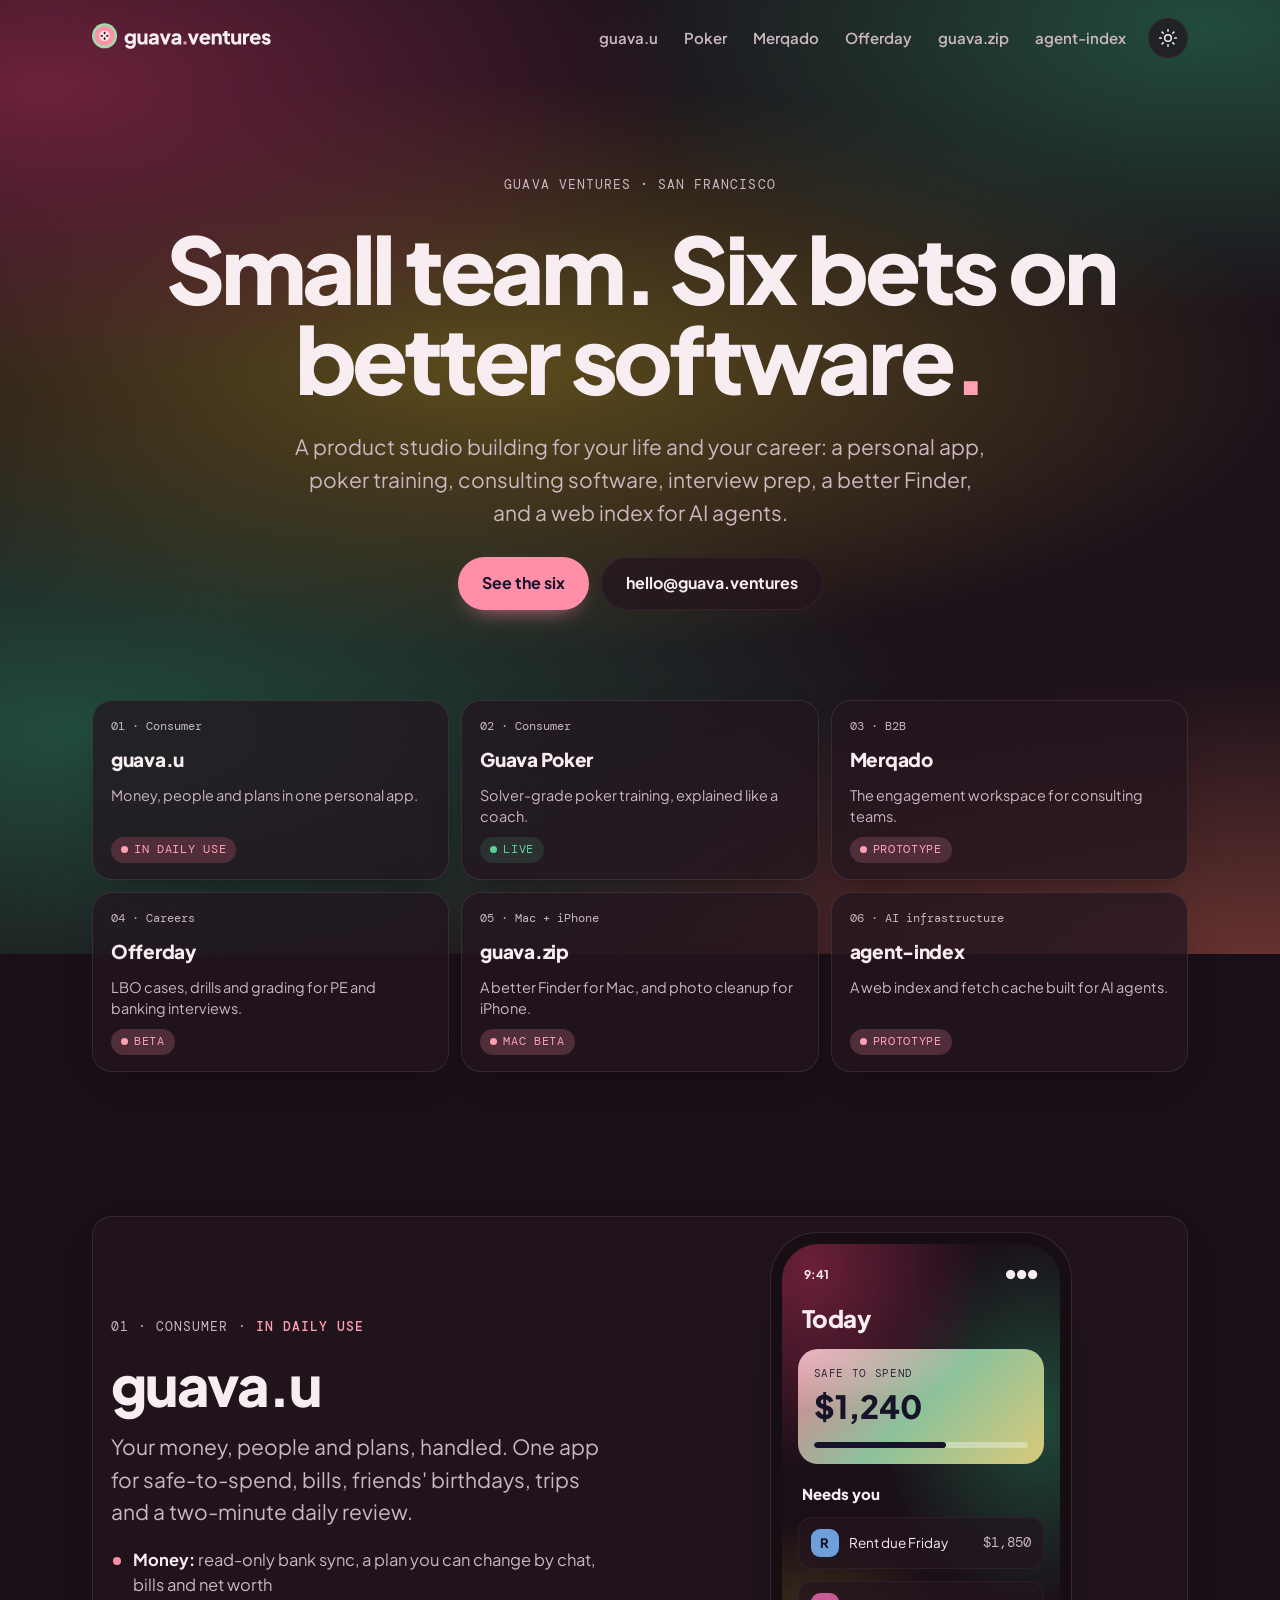
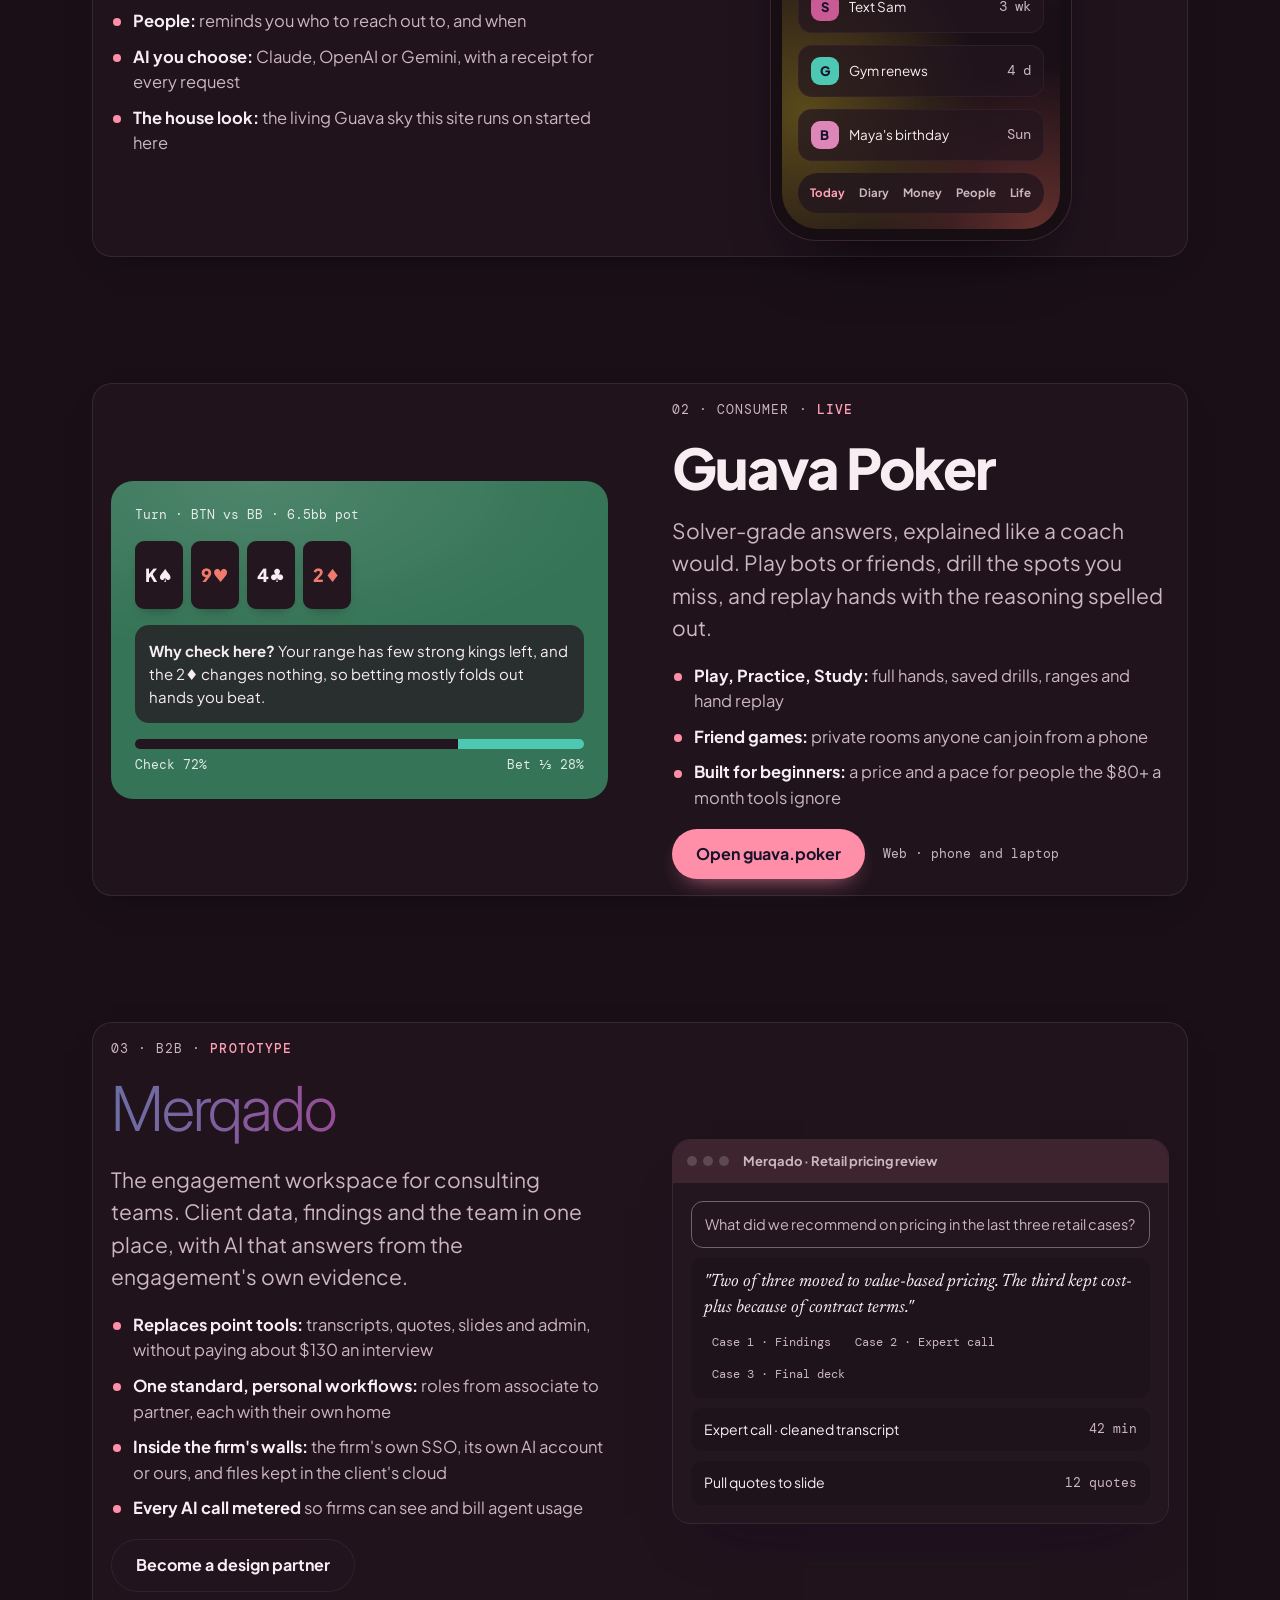
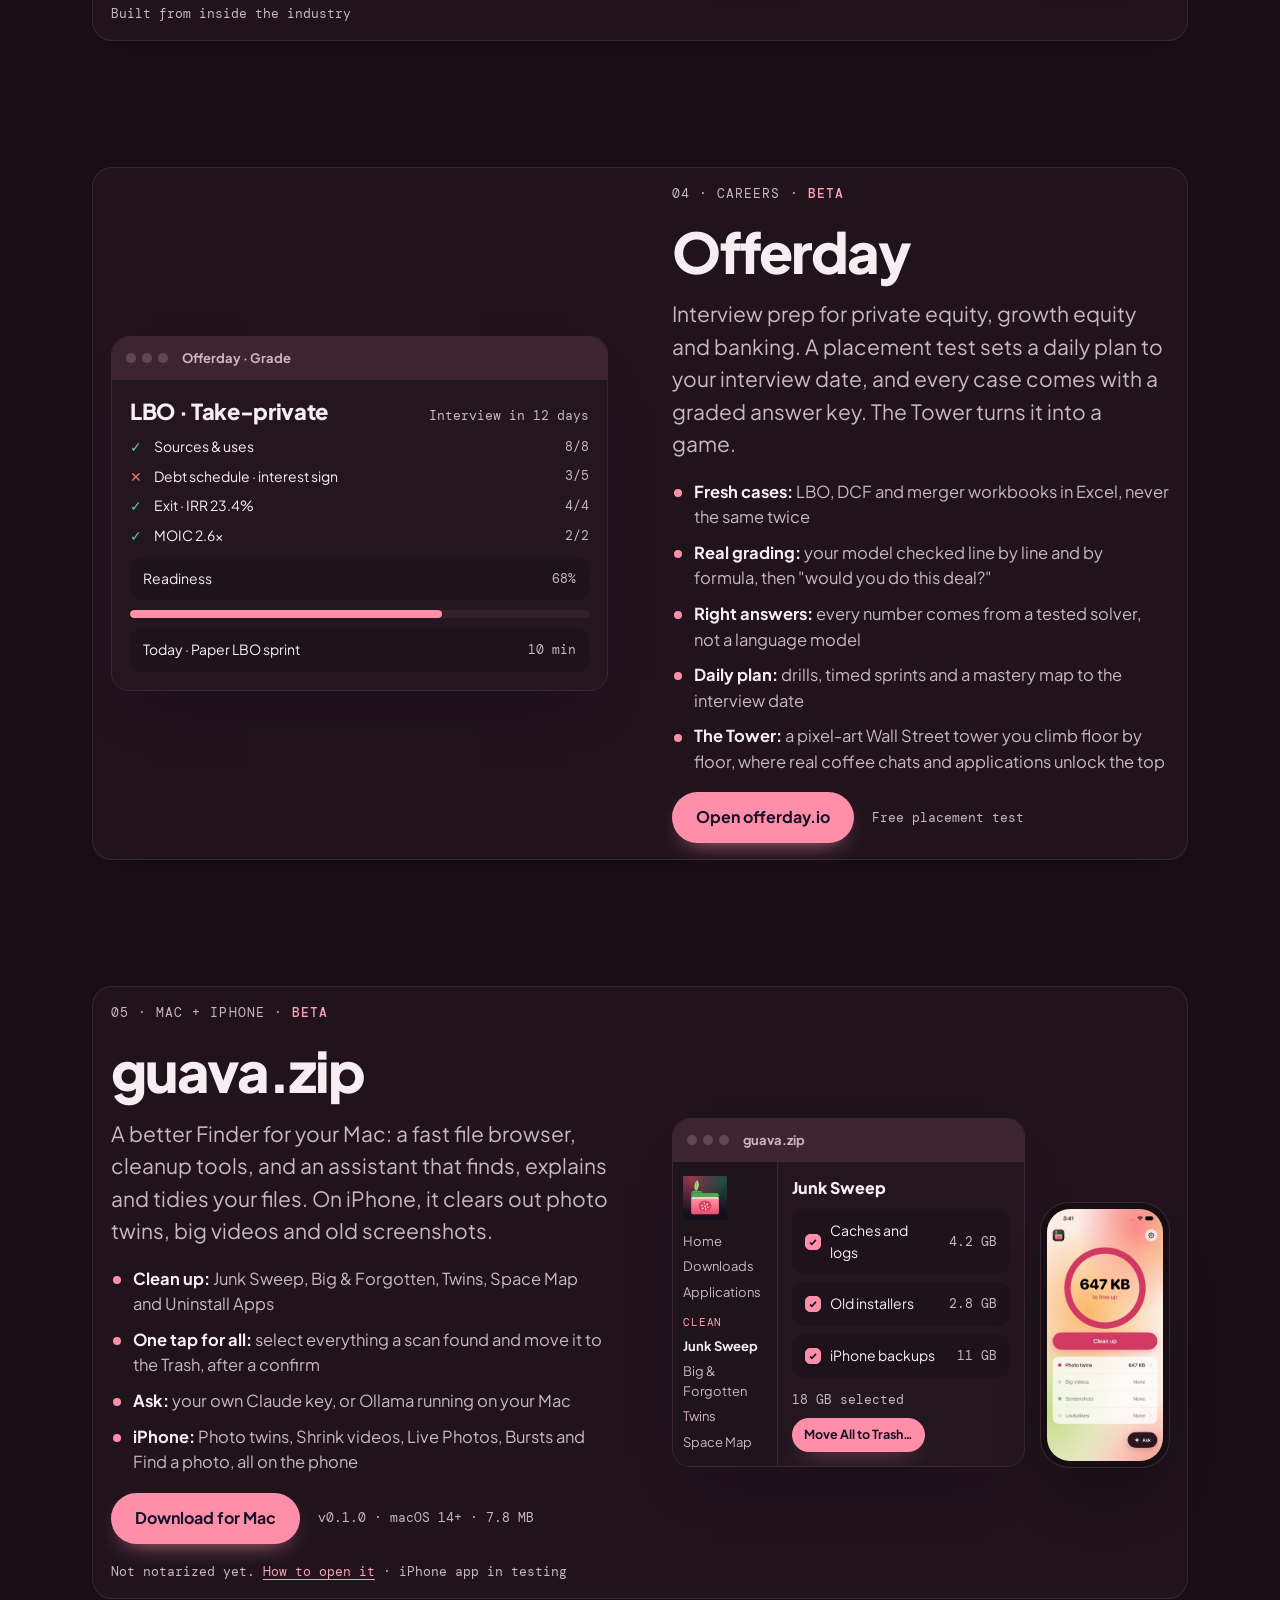
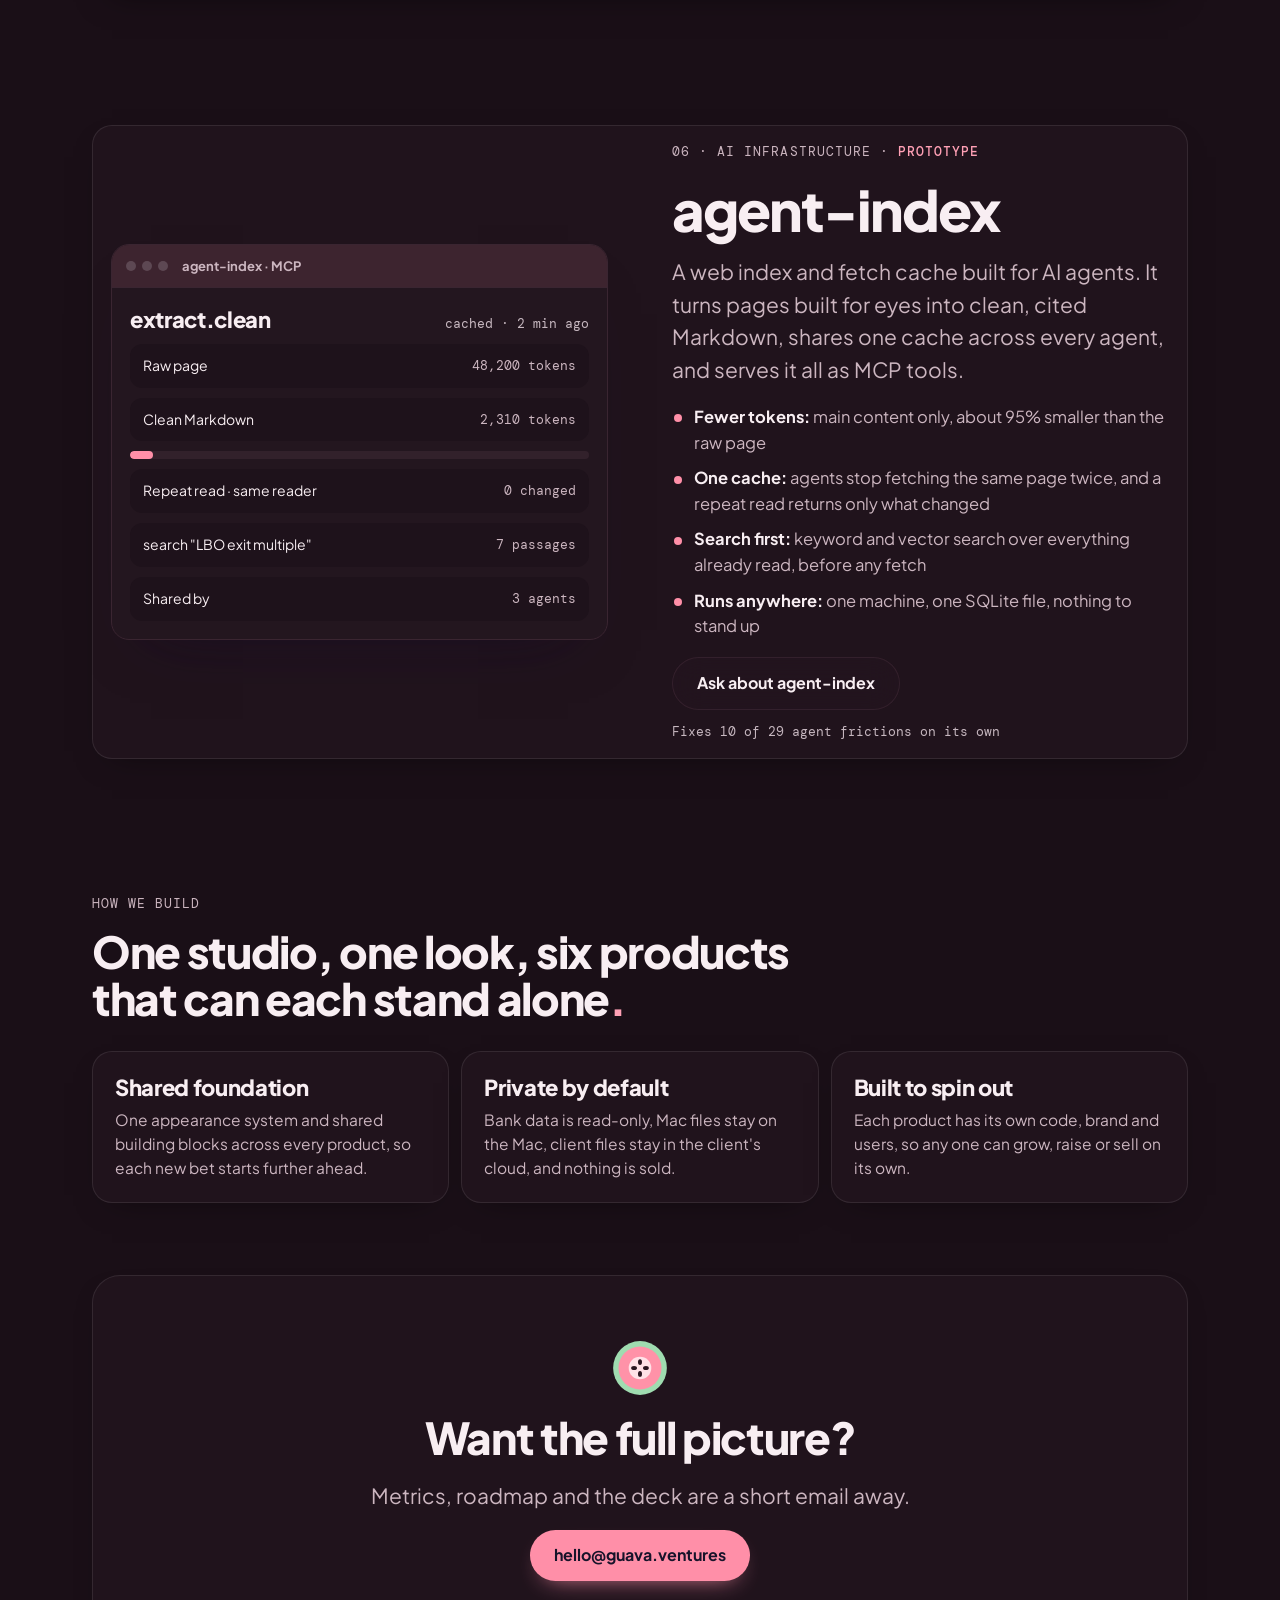
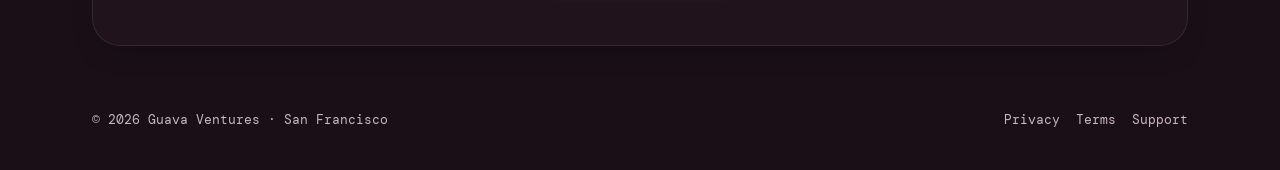
==== commit 8790d6a6: "Add Normal style, agent-index and The Tower Normal style (Light, Dark, System) with a Guava | Normal" ====
--- a/index.html
+++ b/index.html
@@ -4,7 +4,7 @@
 <meta charset="utf-8">
 <meta name="viewport" content="width=device-width, initial-scale=1, viewport-fit=cover">
 <title>Guava Ventures</title>
-<meta name="description" content="Guava Ventures is a San Francisco product studio building guava.u, Guava Poker, Merqado, Offerday and guava.zip.">
+<meta name="description" content="Guava Ventures is a San Francisco product studio building guava.u, Guava Poker, Merqado, Offerday, guava.zip and agent-index.">
 <link rel="icon" href="/favicon.ico" sizes="any">
 <link rel="icon" href="/favicon.svg" type="image/svg+xml">
 <link rel="apple-touch-icon" href="/apple-touch-icon.png">
@@ -12,12 +12,12 @@
 <meta property="og:type" content="website">
 <meta property="og:url" content="https://guava.ventures/">
 <meta property="og:title" content="Guava Ventures">
-<meta property="og:description" content="A San Francisco product studio building guava.u, Guava Poker, Merqado, Offerday and guava.zip.">
+<meta property="og:description" content="A San Francisco product studio building guava.u, Guava Poker, Merqado, Offerday, guava.zip and agent-index.">
 <meta property="og:image" content="https://guava.ventures/og-image.png">
 <meta property="og:image:width" content="1200">
 <meta property="og:image:height" content="630">
 <meta name="twitter:card" content="summary_large_image">
-<script>try{var c=JSON.parse(localStorage.getItem("guava-sky-vars")||"null");if(c){var r=document.documentElement;for(var k in c.v)r.style.setProperty(k,c.v[k]);r.dataset.theme=c.t;r.style.colorScheme=c.t;}}catch(e){}</script>
+<script>try{var c=JSON.parse(localStorage.getItem("guava-sky-vars")||"null");if(c){var r=document.documentElement;for(var k in c.v)r.style.setProperty(k,c.v[k]);r.dataset.theme=c.t;r.dataset.style=c.s||"guava";r.style.colorScheme=c.t;}}catch(e){}</script>
 <link rel="preconnect" href="https://fonts.googleapis.com">
 <link rel="preconnect" href="https://fonts.gstatic.com" crossorigin>
 <link rel="stylesheet" href="/assets/site.css">
@@ -36,6 +36,7 @@
 <a class="p" href="#merqado">Merqado</a>
 <a class="p" href="#offerday">Offerday</a>
 <a class="p" href="#zip">guava.zip</a>
+<a class="p" href="#agents">agent-index</a>
 <button class="icon-btn" type="button" id="appearance-btn" aria-label="Appearance" aria-expanded="false" style="margin-left:8px"><svg viewBox="0 0 24 24" fill="none" stroke="currentColor" stroke-width="1.8" stroke-linecap="round" stroke-linejoin="round"><circle cx="12" cy="12" r="4"/><path d="M12 2v2M12 20v2M4.93 4.93l1.41 1.41M17.66 17.66l1.41 1.41M2 12h2M20 12h2M4.93 19.07l1.41-1.41M17.66 6.34l1.41-1.41"/></svg></button>
 </div>
 </nav>
@@ -45,10 +46,10 @@
 
 <section class="hero wrap-x">
 <p class="eyebrow">Guava Ventures <b>·</b> San Francisco</p>
-<h1 class="display">Small team. Five bets on better software<span class="dot">.</span></h1>
-<p class="lead">A product studio building for your life and your career: a personal app, poker training, consulting software, interview prep and a better Finder.</p>
+<h1 class="display">Small team. Six bets on better software<span class="dot">.</span></h1>
+<p class="lead">A product studio building for your life and your career: a personal app, poker training, consulting software, interview prep, a better Finder, and a web index for AI agents.</p>
 <div class="hero-ctas">
-<a class="btn btn-primary" href="#products">See the five</a>
+<a class="btn btn-primary" href="#products">See the six</a>
 <a class="btn btn-glass" href="mailto:hello@guava.ventures">hello@guava.ventures</a>
 </div>
 </section>
@@ -60,6 +61,7 @@
 <li><a class="card glance-card reveal" href="#merqado"><span class="num">03 · B2B</span><span class="name">Merqado</span><span class="what">The engagement workspace for consulting teams.</span><span class="chip"><i></i>Prototype</span></a></li>
 <li><a class="card glance-card reveal" href="#offerday"><span class="num">04 · Careers</span><span class="name">Offerday</span><span class="what">LBO cases, drills and grading for PE and banking interviews.</span><span class="chip"><i></i>Beta</span></a></li>
 <li><a class="card glance-card reveal" href="#zip"><span class="num">05 · Mac + iPhone</span><span class="name">guava.zip</span><span class="what">A better Finder for Mac, and photo cleanup for iPhone.</span><span class="chip"><i></i>Mac beta</span></a></li>
+<li><a class="card glance-card reveal" href="#agents"><span class="num">06 · AI infrastructure</span><span class="name">agent-index</span><span class="what">A web index and fetch cache built for AI agents.</span><span class="chip"><i></i>Prototype</span></a></li>
 </ul>
 </section>
 
@@ -160,12 +162,13 @@
 <div class="copy">
 <p class="eyebrow">04 · Careers · <b>Beta</b></p>
 <h2 class="h1">Offerday</h2>
-<p class="lead">Interview prep for private equity, growth equity and banking. A placement test sets a daily plan to your interview date, and every case comes with a graded answer key.</p>
+<p class="lead">Interview prep for private equity, growth equity and banking. A placement test sets a daily plan to your interview date, and every case comes with a graded answer key. The Tower turns it into a game.</p>
 <ul>
 <li><b>Fresh cases:</b> LBO, DCF and merger workbooks in Excel, never the same twice</li>
 <li><b>Real grading:</b> your model checked line by line and by formula, then "would you do this deal?"</li>
 <li><b>Right answers:</b> every number comes from a tested solver, not a language model</li>
 <li><b>Daily plan:</b> drills, timed sprints and a mastery map to the interview date</li>
+<li><b>The Tower:</b> a pixel-art Wall Street tower you climb floor by floor, where real coffee chats and applications unlock the top</li>
 </ul>
 <div class="row"><a class="btn btn-primary" href="https://offerday.io">Open offerday.io</a><span class="meta">Free placement test</span></div>
 </div>
@@ -233,10 +236,43 @@
 </div>
 </section>
 
+<!-- 06 agent-index -->
+<section class="product wrap-x" id="agents">
+<div class="story flip card reveal">
+<div class="copy">
+<p class="eyebrow">06 · AI infrastructure · <b>Prototype</b></p>
+<h2 class="h1">agent-index</h2>
+<p class="lead">A web index and fetch cache built for AI agents. It turns pages built for eyes into clean, cited Markdown, shares one cache across every agent, and serves it all as MCP tools.</p>
+<ul>
+<li><b>Fewer tokens:</b> main content only, about 95% smaller than the raw page</li>
+<li><b>One cache:</b> agents stop fetching the same page twice, and a repeat read returns only what changed</li>
+<li><b>Search first:</b> keyword and vector search over everything already read, before any fetch</li>
+<li><b>Runs anywhere:</b> one machine, one SQLite file, nothing to stand up</li>
+</ul>
+<div class="row"><a class="btn btn-glass" href="mailto:hello@guava.ventures?subject=agent-index">Ask about agent-index</a><span class="meta">Fixes 10 of 29 agent frictions on its own</span></div>
+</div>
+<div class="visual">
+<div class="screen" role="img" aria-label="agent-index cleaning a page for an agent">
+<div class="screen-bar"><i></i><i></i><i></i><span>agent-index · MCP</span></div>
+<div class="screen-body">
+<div style="display:flex;justify-content:space-between;align-items:baseline;gap:12px"><span class="h3">extract.clean</span><span class="meta">cached · 2 min ago</span></div>
+<div class="line"><span>Raw page</span><span class="v">48,200 tokens</span></div>
+<div class="line"><span>Clean Markdown</span><span class="v">2,310 tokens</span></div>
+<div class="meter" aria-hidden="true"><i style="width:5%"></i></div>
+<div class="line"><span>Repeat read · same reader</span><span class="v">0 changed</span></div>
+<div class="line"><span>search "LBO exit multiple"</span><span class="v">7 passages</span></div>
+<div class="line"><span>Shared by</span><span class="v">3 agents</span></div>
+</div>
+</div>
+</div>
+</div>
+</section>
+
+
 <section class="studio wrap-x" aria-labelledby="studio-h">
 <div class="reveal" style="display:grid;gap:14px;max-width:720px">
 <p class="eyebrow">How we build</p>
-<h2 class="h2" id="studio-h">One studio, one look, five products that can each stand alone<span class="dot">.</span></h2>
+<h2 class="h2" id="studio-h">One studio, one look, six products that can each stand alone<span class="dot">.</span></h2>
 </div>
 <div class="studio-grid">
 <div class="card reveal"><span class="h3">Shared foundation</span><p>One appearance system and shared building blocks across every product, so each new bet starts further ahead.</p></div>
--- a/assets/site.css
+++ b/assets/site.css
@@ -82,8 +82,7 @@
 
 /* At a glance: one glass card per product. */
 .glance { padding-bottom: clamp(56px, 9vh, 96px); }
-.glance-grid { display: grid; grid-template-columns: repeat(5, minmax(0, 1fr)); gap: 12px; margin: 0; padding: 0; list-style: none; }
-@media (max-width: 1040px) { .glance-grid { grid-template-columns: repeat(3, minmax(0, 1fr)); } }
+.glance-grid { display: grid; grid-template-columns: repeat(3, minmax(0, 1fr)); gap: 12px; margin: 0; padding: 0; list-style: none; }
 @media (max-width: 680px) { .glance-grid { grid-template-columns: repeat(2, minmax(0, 1fr)); } }
 @media (max-width: 420px) { .glance-grid { grid-template-columns: 1fr; } }
 .glance-card { display: flex; flex-direction: column; gap: 10px; height: 100%; padding: 18px; color: var(--ink); text-decoration: none; transition: transform .2s ease, border-color .2s ease; }
@@ -277,3 +276,22 @@
   .reveal { opacity: 1; transform: none; transition: none; }
   .sheet, .switch::after, .glance-card, .btn { transition: none; }
 }
+
+/* Style switch (Guava | Normal) and the Light · Dark · System control. */
+.style-cell { display: grid; grid-template-columns: 1fr 1fr; padding: 4px; gap: 4px; border-radius: 16px; background: var(--panel-glass); border: 1px solid var(--rule); }
+.style-cell button, .seg button { font: inherit; font-weight: 700; font-size: 14px; color: var(--ink); background: none; border: 0; border-radius: 12px; cursor: pointer; }
+.style-cell button { display: flex; align-items: center; justify-content: center; gap: 8px; padding: 11px 8px; }
+.style-cell button[aria-checked="true"], .seg button[aria-checked="true"] { background: var(--accent-fill); color: var(--on-accent); }
+.mini { width: 18px; height: 18px; border-radius: 6px; flex: none; border: 1px solid rgba(0,0,0,.12); }
+.mini-normal { background: linear-gradient(135deg, #FAF9F5 50%, #1F1E1D 50%); }
+.seg { display: grid; grid-template-columns: repeat(3, 1fr); padding: 4px; gap: 4px; border-radius: 14px; background: var(--panel-glass); border: 1px solid var(--rule); }
+.seg button { padding: 9px 6px; }
+[data-only][hidden] { display: none !important; }
+
+/* Normal style: one solid ground, solid panels, no sky, sun or blur. */
+:root[data-style="normal"] #backdrop { display: none; }
+:root[data-style="normal"] body { background: var(--ground); }
+:root[data-style="normal"] *, :root[data-style="normal"] *::before { -webkit-backdrop-filter: none !important; backdrop-filter: none !important; }
+:root[data-style="normal"] .card { border-color: var(--rule); }
+:root[data-style="normal"] .phone-screen { background: var(--ground); }
+:root[data-style="normal"] .hero-card { border: 1px solid var(--rule); }
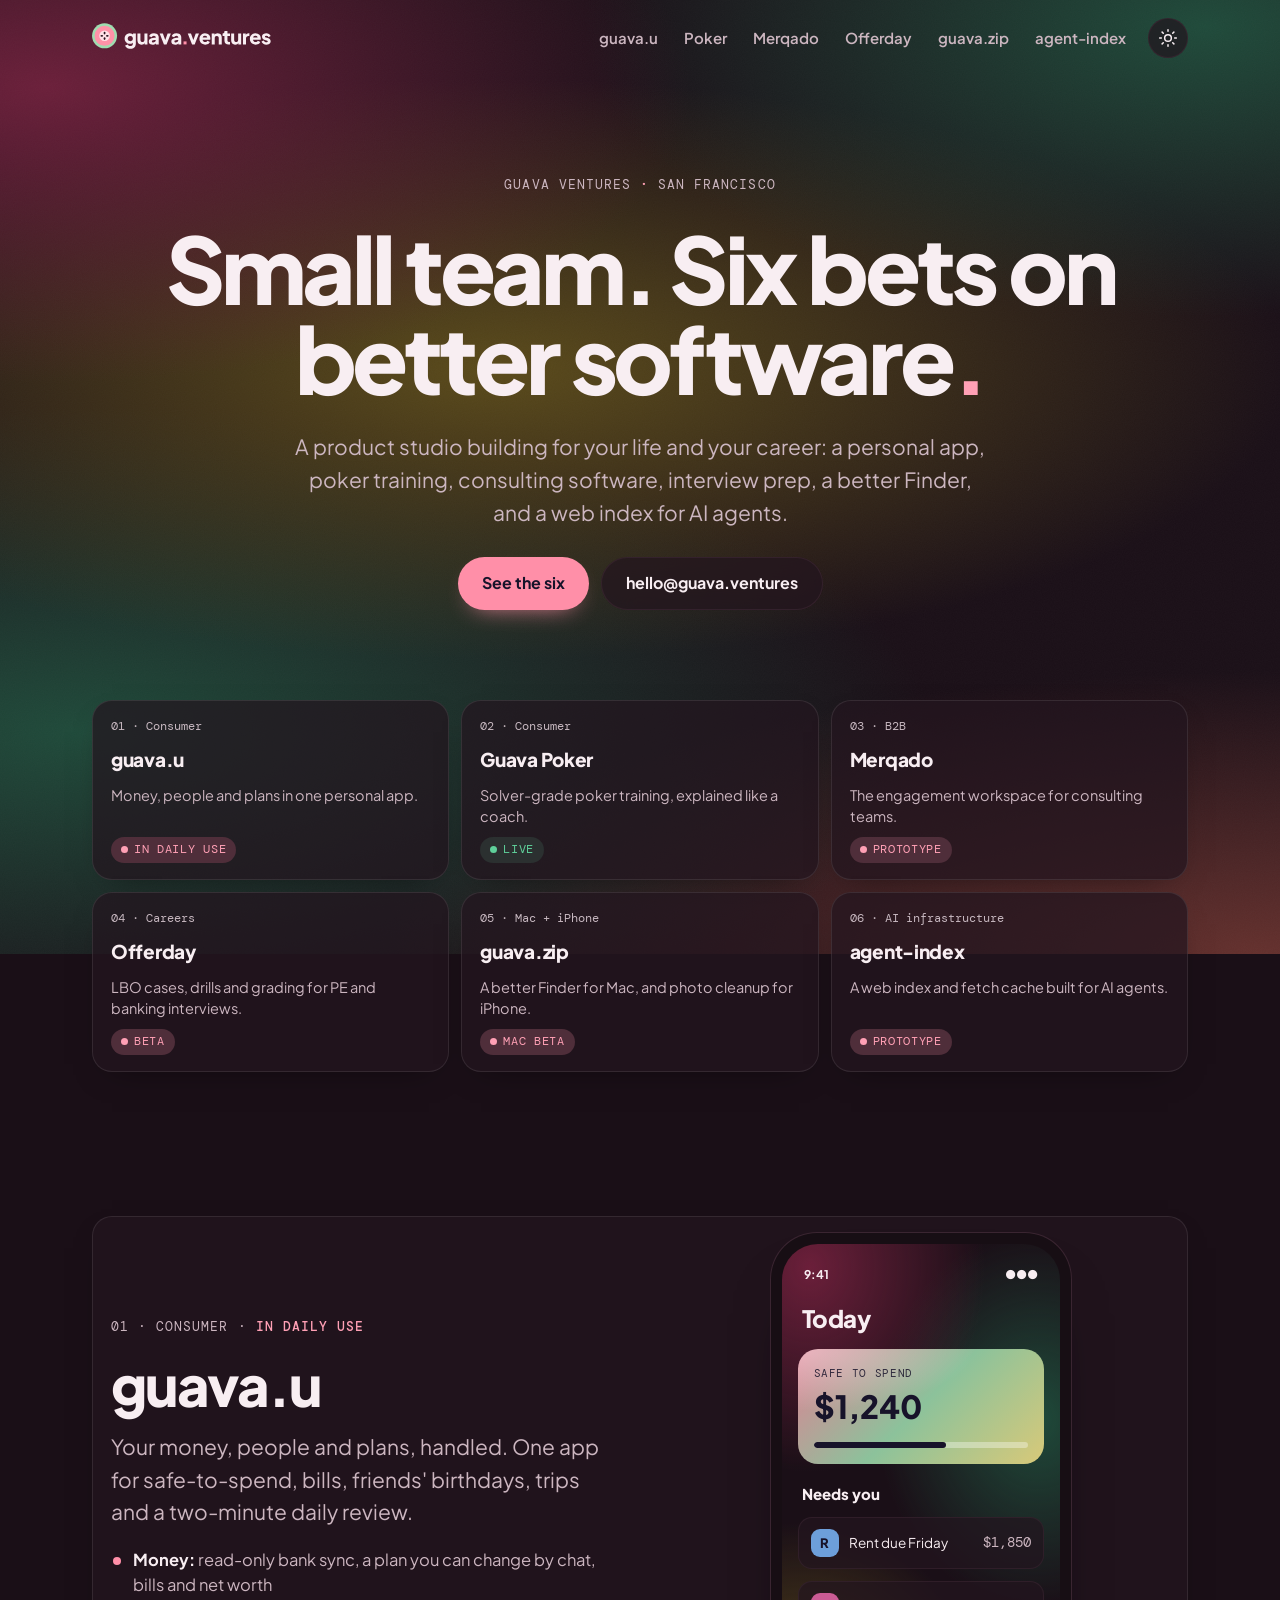
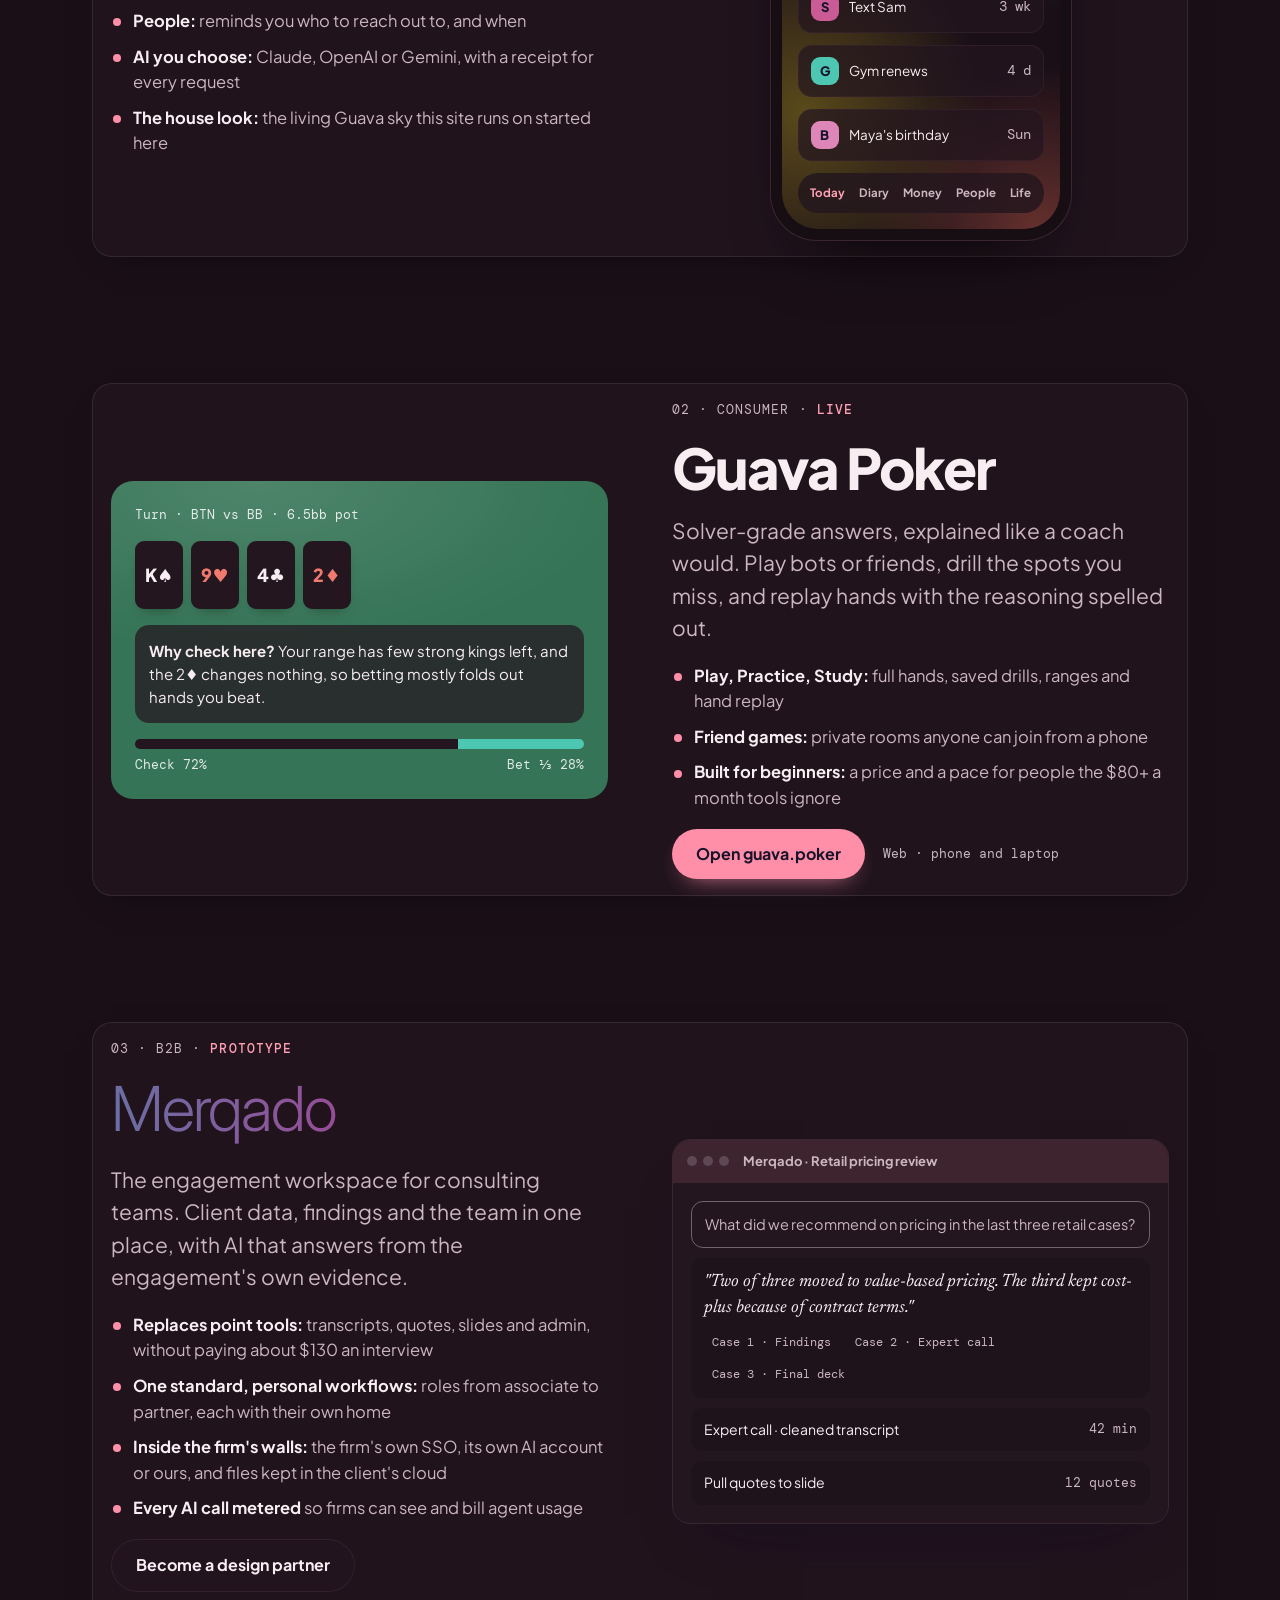
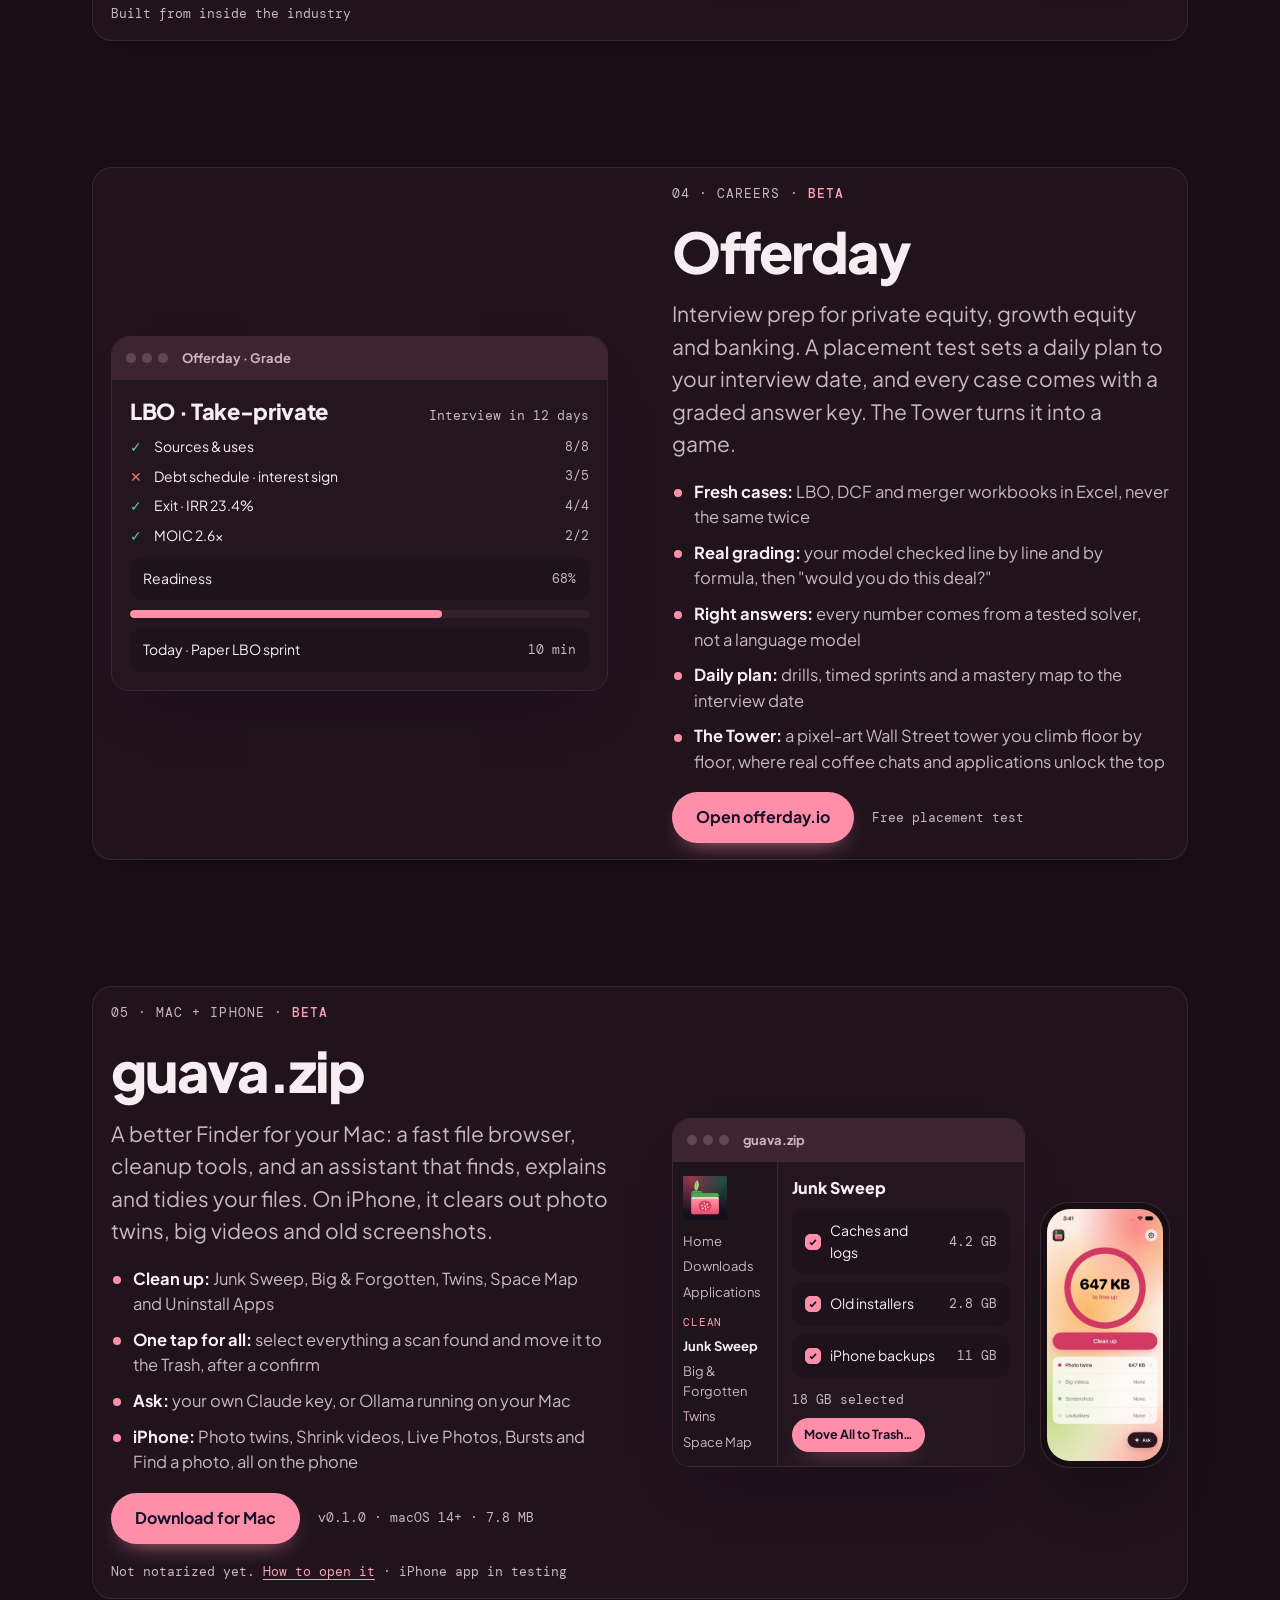
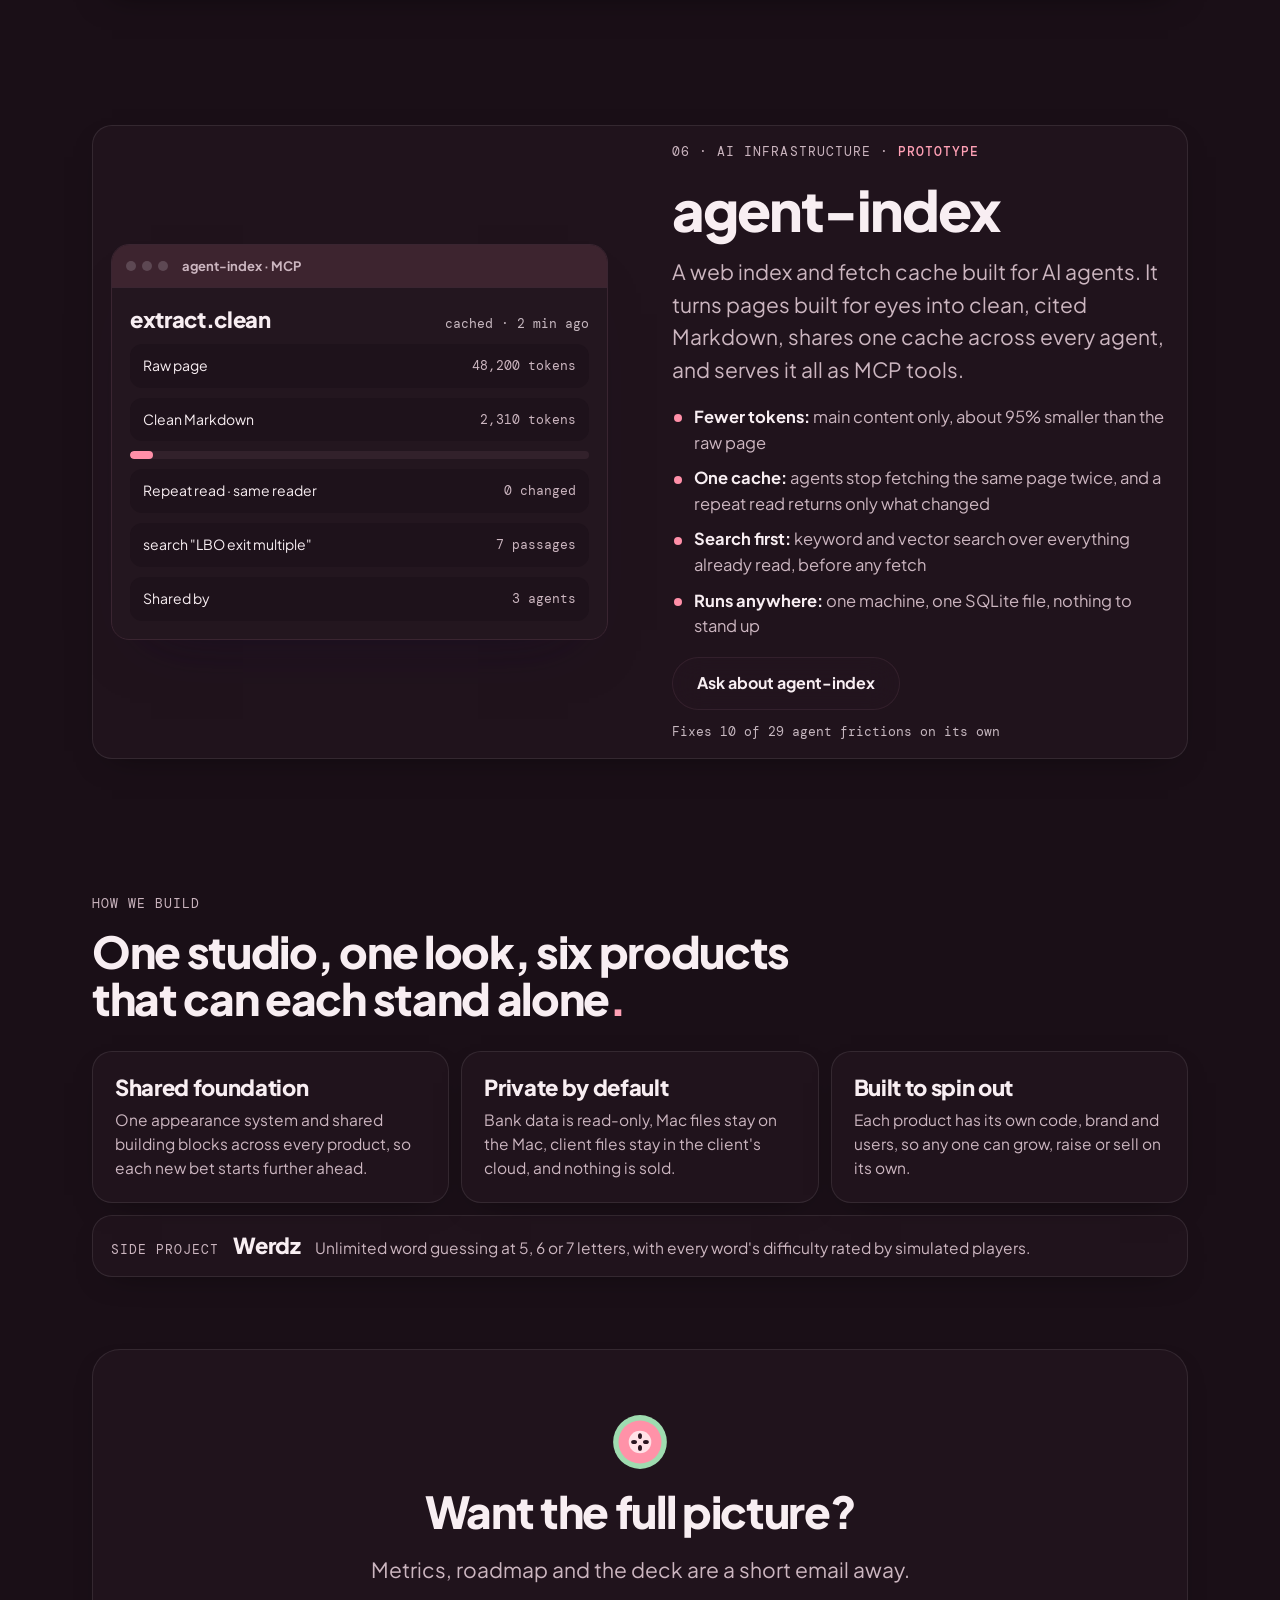
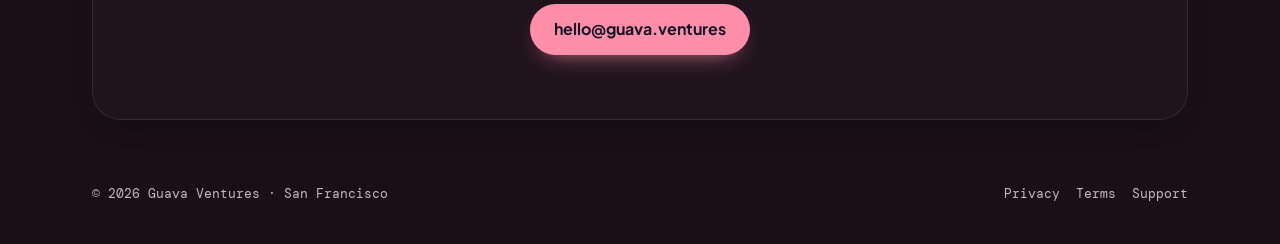
==== commit eff86885: "Add Werdz as a side project Co-Authored-By: Claude Opus 5.5 <noreply@anthropic.com> Claude-Session: " ====
--- a/index.html
+++ b/index.html
@@ -279,6 +279,7 @@
 <div class="card reveal"><span class="h3">Private by default</span><p>Bank data is read-only, Mac files stay on the Mac, client files stay in the client's cloud, and nothing is sold.</p></div>
 <div class="card reveal"><span class="h3">Built to spin out</span><p>Each product has its own code, brand and users, so any one can grow, raise or sell on its own.</p></div>
 </div>
+<div class="card side reveal"><span class="eyebrow">Side project</span><span class="h3">Werdz</span><p>Unlimited word guessing at 5, 6 or 7 letters, with every word's difficulty rated by simulated players.</p></div>
 </section>
 
 <section class="contact wrap-x" aria-labelledby="contact-h">
--- a/assets/site.css
+++ b/assets/site.css
@@ -295,3 +295,6 @@
 :root[data-style="normal"] .card { border-color: var(--rule); }
 :root[data-style="normal"] .phone-screen { background: var(--ground); }
 :root[data-style="normal"] .hero-card { border: 1px solid var(--rule); }
+
+.side { display: flex; flex-wrap: wrap; align-items: baseline; gap: 6px 14px; margin-top: 12px; padding: 18px 22px; }
+.side p { margin: 0; flex: 1 1 320px; color: var(--ink-soft); font-size: 15.5px; }
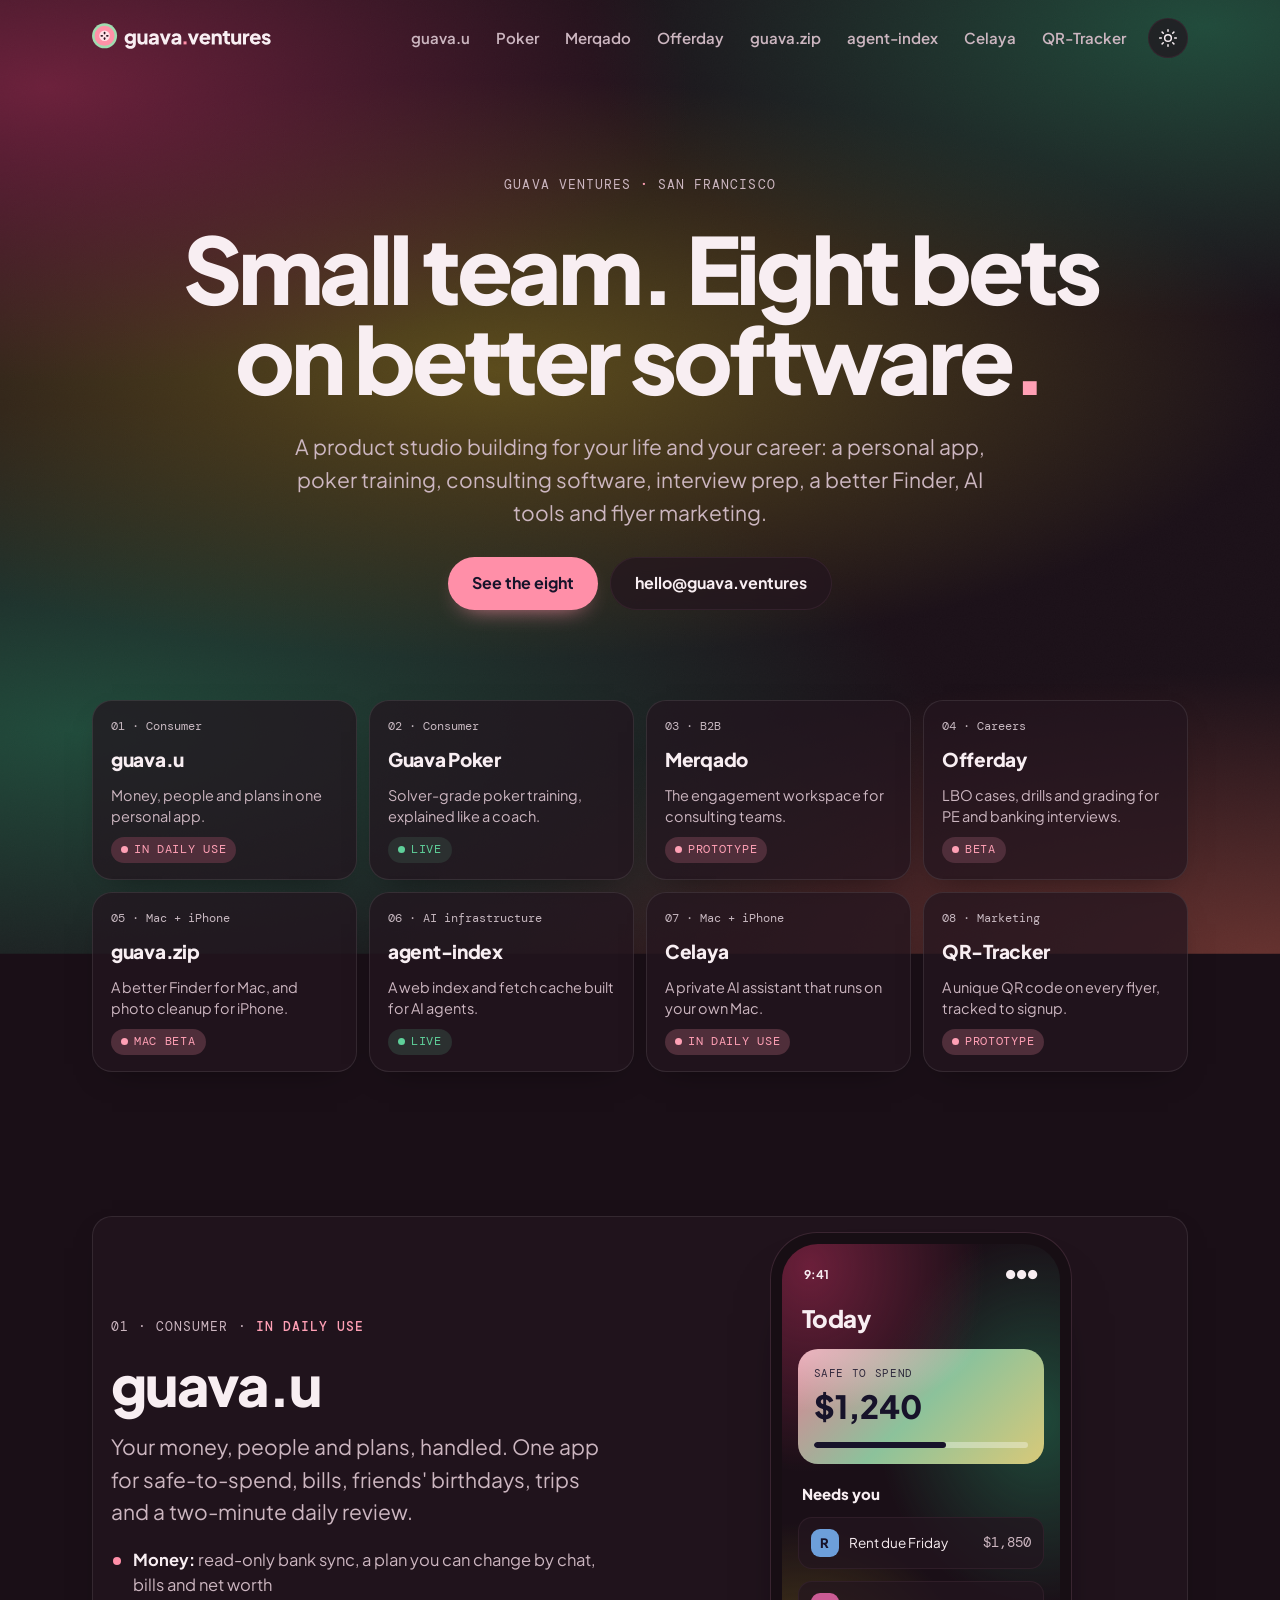
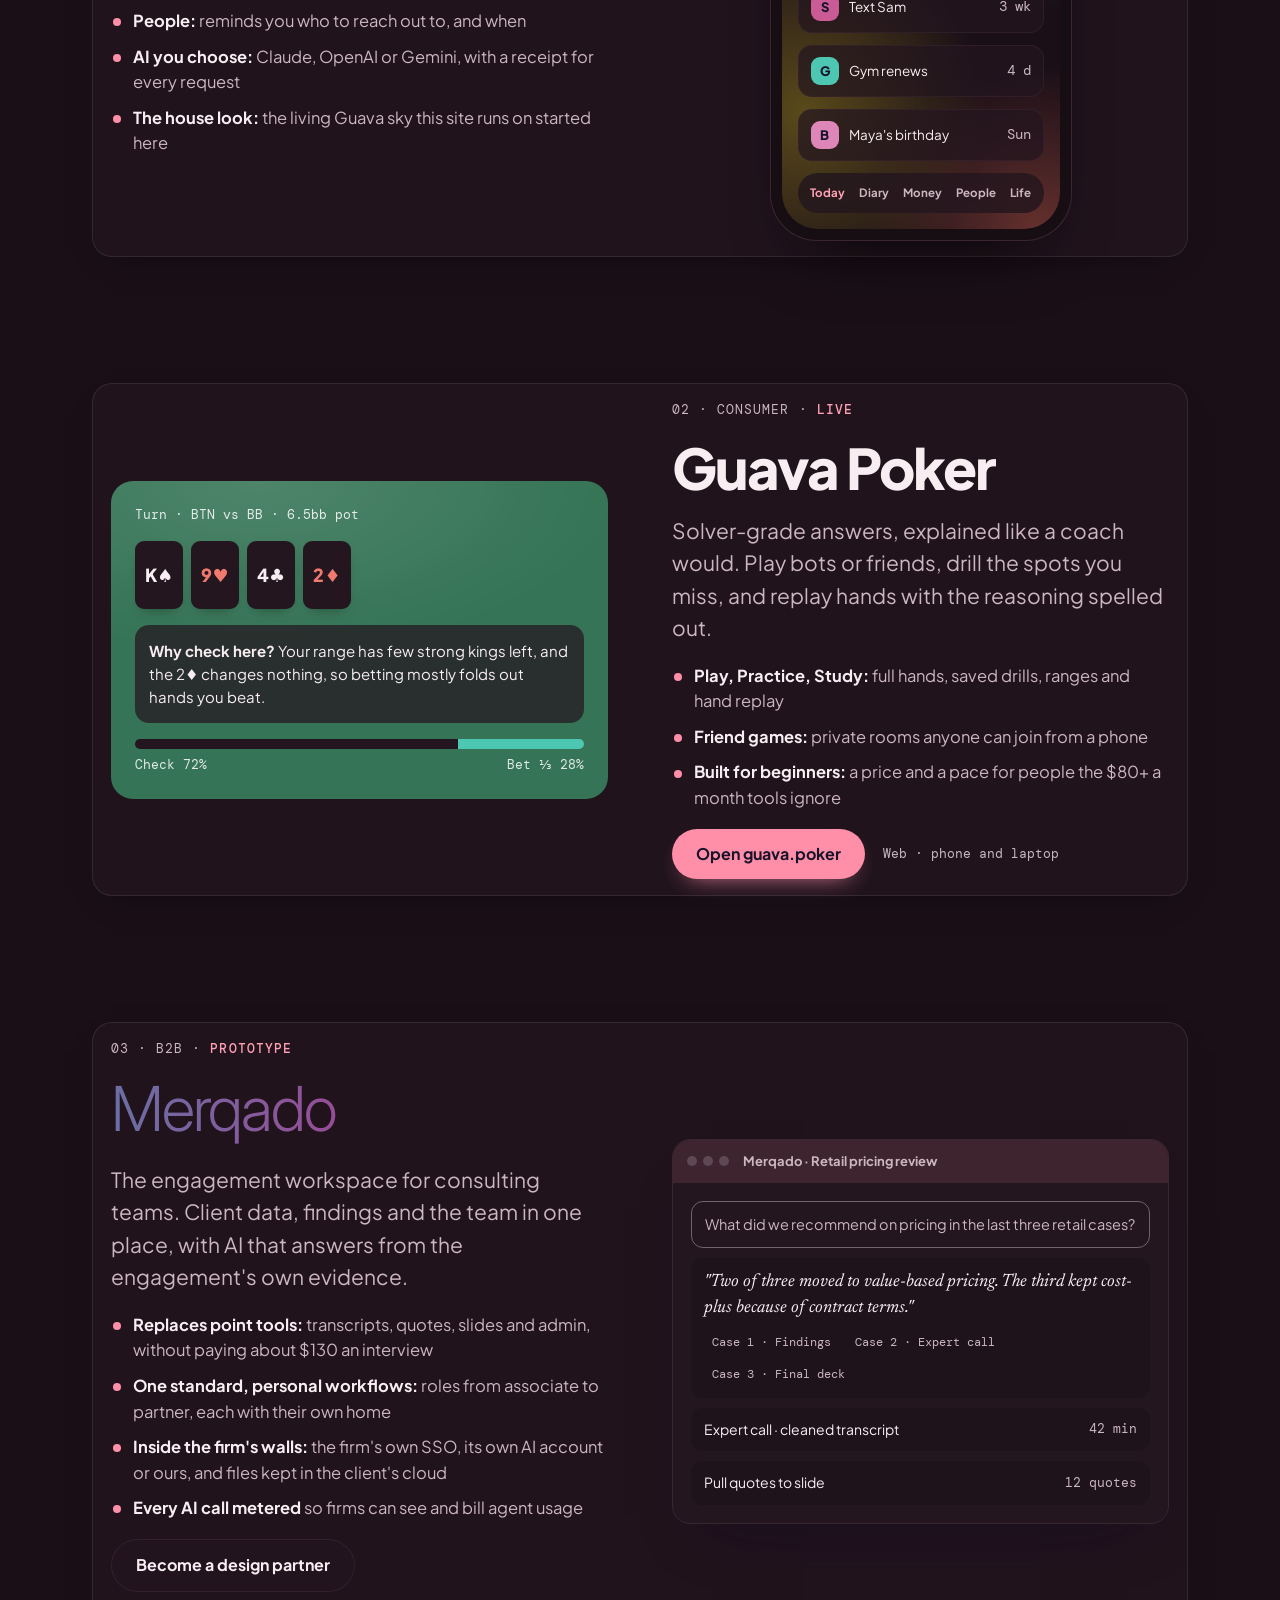
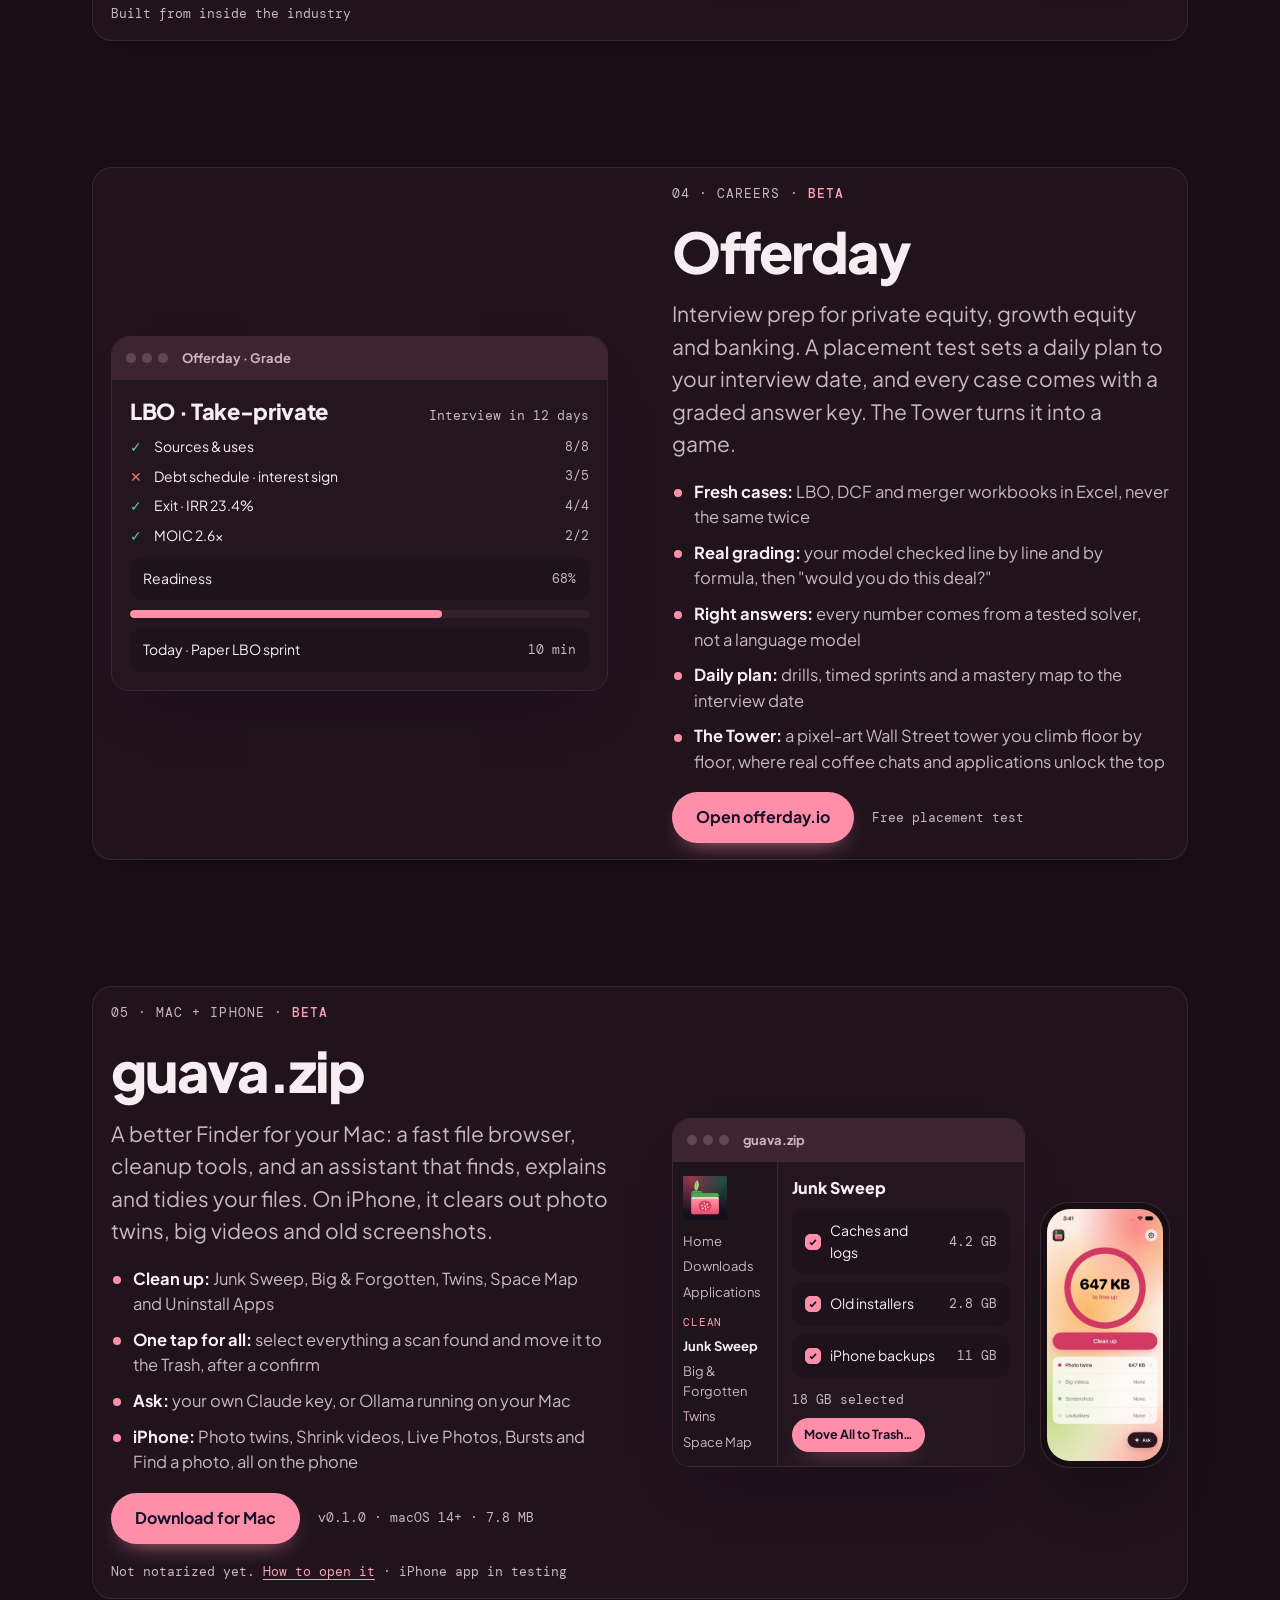
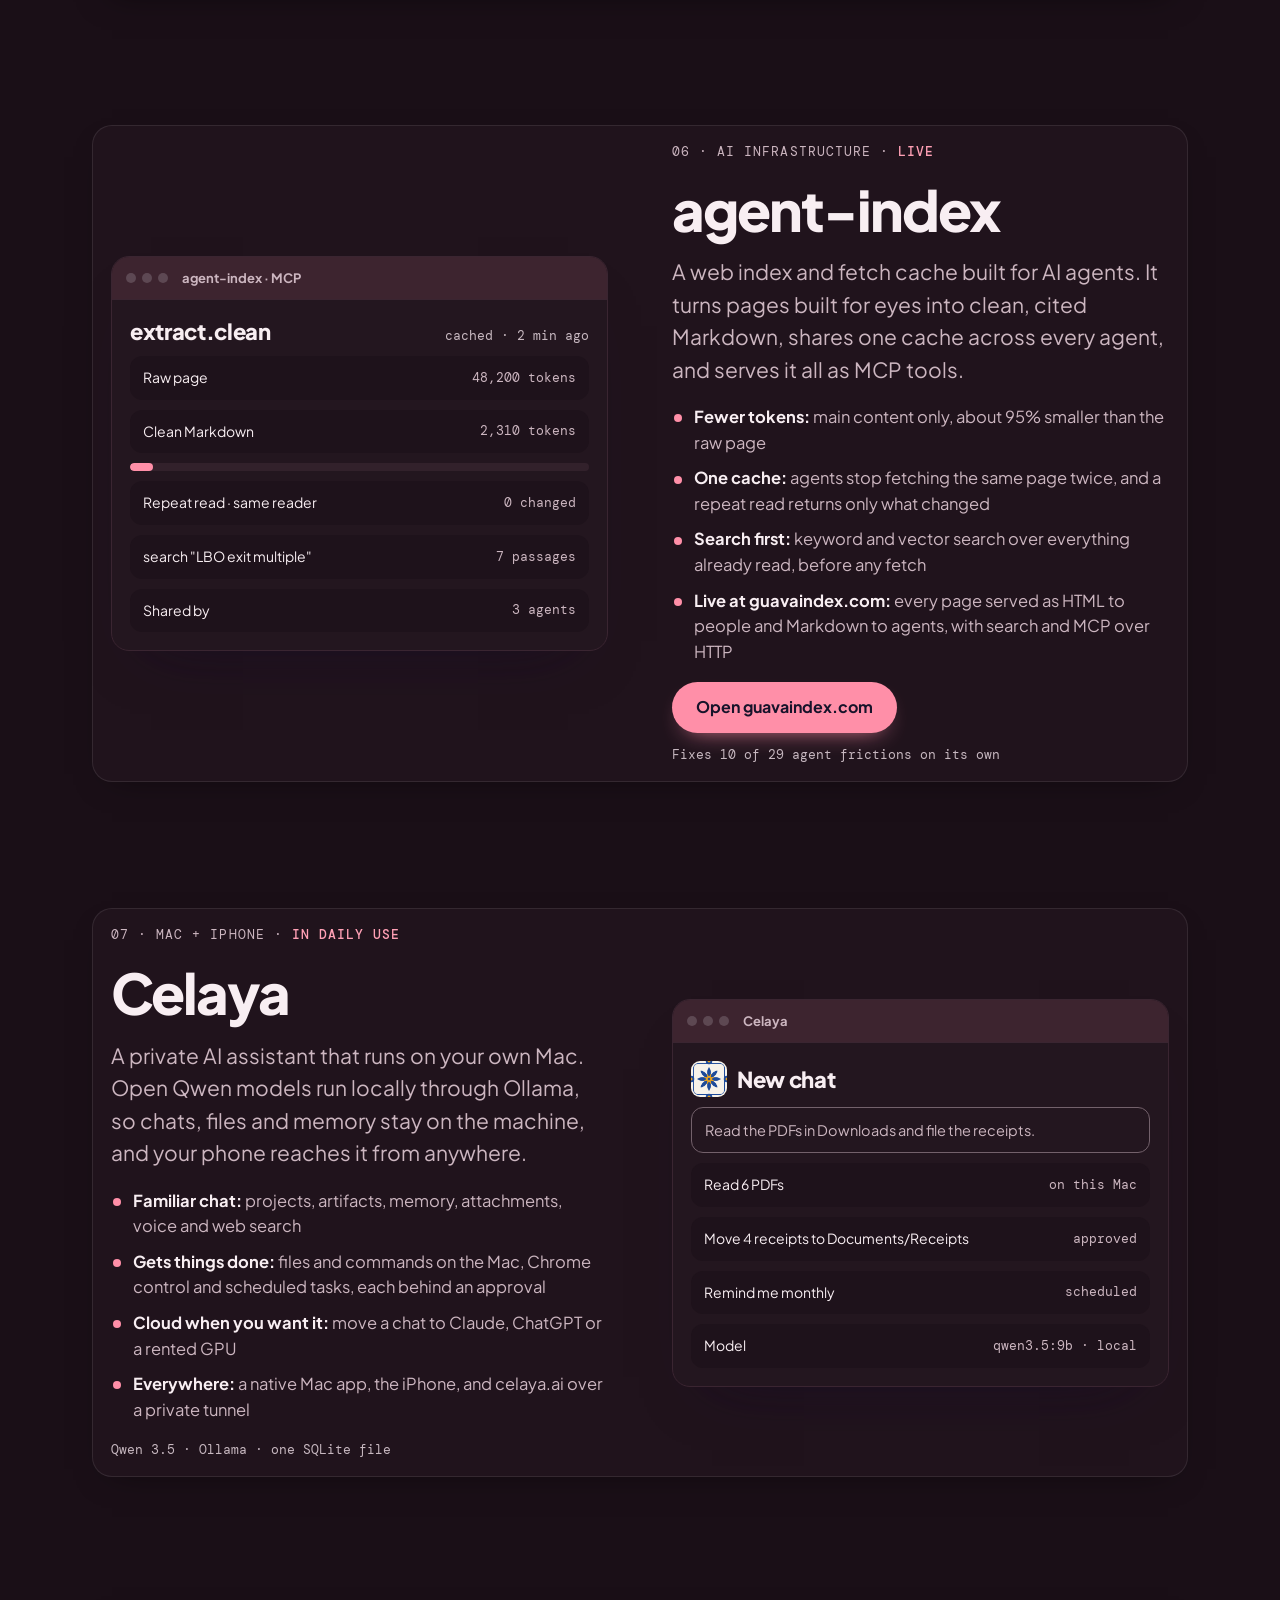
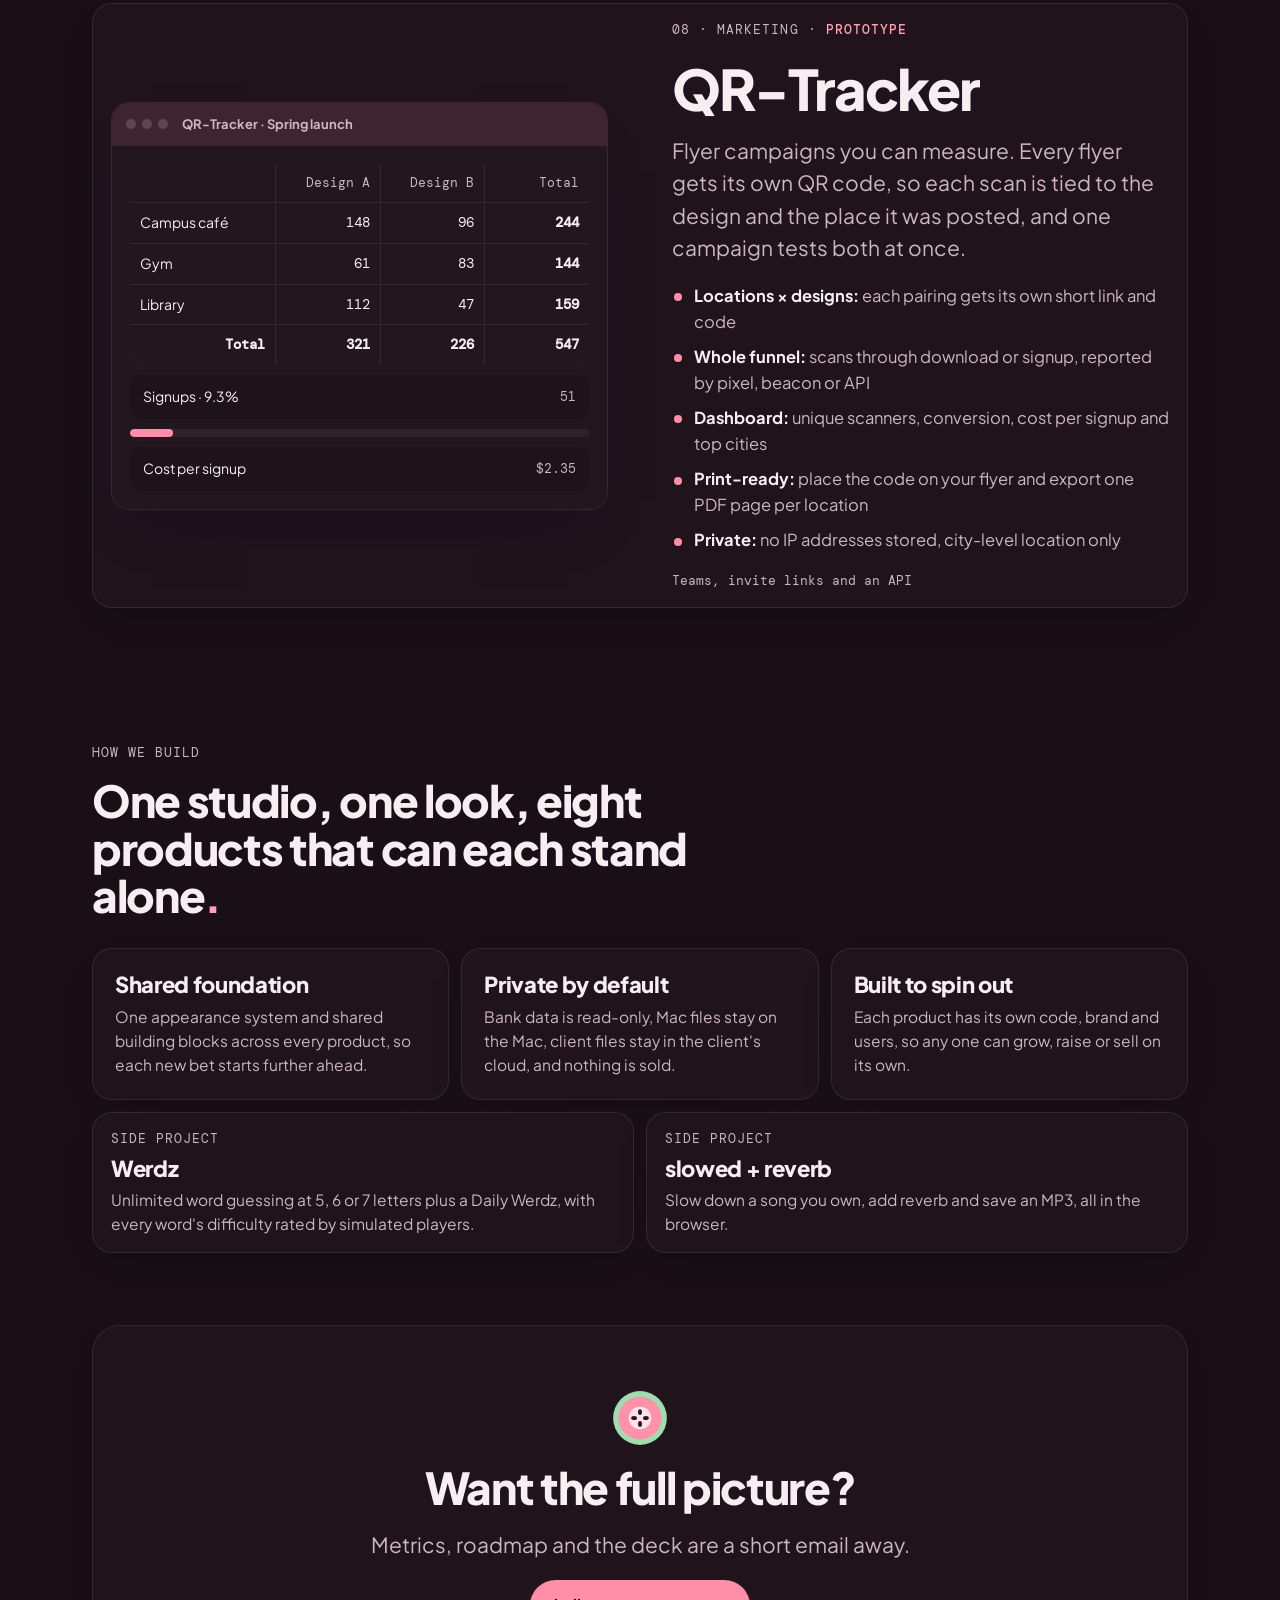
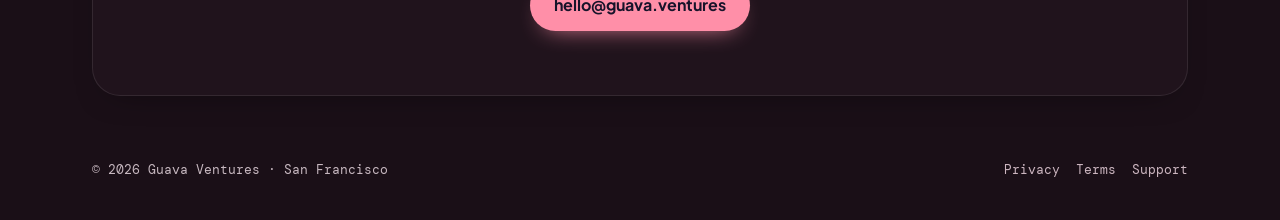
==== commit fbcc23d0: "Add Celaya, QR-Tracker and slowed + reverb; agent-index is live Celaya and QR-Tracker join as produc" ====
--- a/index.html
+++ b/index.html
@@ -4,7 +4,7 @@
 <meta charset="utf-8">
 <meta name="viewport" content="width=device-width, initial-scale=1, viewport-fit=cover">
 <title>Guava Ventures</title>
-<meta name="description" content="Guava Ventures is a San Francisco product studio building guava.u, Guava Poker, Merqado, Offerday, guava.zip and agent-index.">
+<meta name="description" content="Guava Ventures is a San Francisco product studio building guava.u, Guava Poker, Merqado, Offerday, guava.zip, agent-index, Celaya and QR-Tracker.">
 <link rel="icon" href="/favicon.ico" sizes="any">
 <link rel="icon" href="/favicon.svg" type="image/svg+xml">
 <link rel="apple-touch-icon" href="/apple-touch-icon.png">
@@ -12,7 +12,7 @@
 <meta property="og:type" content="website">
 <meta property="og:url" content="https://guava.ventures/">
 <meta property="og:title" content="Guava Ventures">
-<meta property="og:description" content="A San Francisco product studio building guava.u, Guava Poker, Merqado, Offerday, guava.zip and agent-index.">
+<meta property="og:description" content="A San Francisco product studio building guava.u, Guava Poker, Merqado, Offerday, guava.zip, agent-index, Celaya and QR-Tracker.">
 <meta property="og:image" content="https://guava.ventures/og-image.png">
 <meta property="og:image:width" content="1200">
 <meta property="og:image:height" content="630">
@@ -37,6 +37,8 @@
 <a class="p" href="#offerday">Offerday</a>
 <a class="p" href="#zip">guava.zip</a>
 <a class="p" href="#agents">agent-index</a>
+<a class="p" href="#celaya">Celaya</a>
+<a class="p" href="#qr">QR-Tracker</a>
 <button class="icon-btn" type="button" id="appearance-btn" aria-label="Appearance" aria-expanded="false" style="margin-left:8px"><svg viewBox="0 0 24 24" fill="none" stroke="currentColor" stroke-width="1.8" stroke-linecap="round" stroke-linejoin="round"><circle cx="12" cy="12" r="4"/><path d="M12 2v2M12 20v2M4.93 4.93l1.41 1.41M17.66 17.66l1.41 1.41M2 12h2M20 12h2M4.93 19.07l1.41-1.41M17.66 6.34l1.41-1.41"/></svg></button>
 </div>
 </nav>
@@ -46,10 +48,10 @@
 
 <section class="hero wrap-x">
 <p class="eyebrow">Guava Ventures <b>·</b> San Francisco</p>
-<h1 class="display">Small team. Six bets on better software<span class="dot">.</span></h1>
-<p class="lead">A product studio building for your life and your career: a personal app, poker training, consulting software, interview prep, a better Finder, and a web index for AI agents.</p>
+<h1 class="display">Small team. Eight bets on better software<span class="dot">.</span></h1>
+<p class="lead">A product studio building for your life and your career: a personal app, poker training, consulting software, interview prep, a better Finder, AI tools and flyer marketing.</p>
 <div class="hero-ctas">
-<a class="btn btn-primary" href="#products">See the six</a>
+<a class="btn btn-primary" href="#products">See the eight</a>
 <a class="btn btn-glass" href="mailto:hello@guava.ventures">hello@guava.ventures</a>
 </div>
 </section>
@@ -61,7 +63,9 @@
 <li><a class="card glance-card reveal" href="#merqado"><span class="num">03 · B2B</span><span class="name">Merqado</span><span class="what">The engagement workspace for consulting teams.</span><span class="chip"><i></i>Prototype</span></a></li>
 <li><a class="card glance-card reveal" href="#offerday"><span class="num">04 · Careers</span><span class="name">Offerday</span><span class="what">LBO cases, drills and grading for PE and banking interviews.</span><span class="chip"><i></i>Beta</span></a></li>
 <li><a class="card glance-card reveal" href="#zip"><span class="num">05 · Mac + iPhone</span><span class="name">guava.zip</span><span class="what">A better Finder for Mac, and photo cleanup for iPhone.</span><span class="chip"><i></i>Mac beta</span></a></li>
-<li><a class="card glance-card reveal" href="#agents"><span class="num">06 · AI infrastructure</span><span class="name">agent-index</span><span class="what">A web index and fetch cache built for AI agents.</span><span class="chip"><i></i>Prototype</span></a></li>
+<li><a class="card glance-card reveal" href="#agents"><span class="num">06 · AI infrastructure</span><span class="name">agent-index</span><span class="what">A web index and fetch cache built for AI agents.</span><span class="chip live"><i></i>Live</span></a></li>
+<li><a class="card glance-card reveal" href="#celaya"><span class="num">07 · Mac + iPhone</span><span class="name">Celaya</span><span class="what">A private AI assistant that runs on your own Mac.</span><span class="chip"><i></i>In daily use</span></a></li>
+<li><a class="card glance-card reveal" href="#qr"><span class="num">08 · Marketing</span><span class="name">QR-Tracker</span><span class="what">A unique QR code on every flyer, tracked to signup.</span><span class="chip"><i></i>Prototype</span></a></li>
 </ul>
 </section>
 
@@ -240,16 +244,16 @@
 <section class="product wrap-x" id="agents">
 <div class="story flip card reveal">
 <div class="copy">
-<p class="eyebrow">06 · AI infrastructure · <b>Prototype</b></p>
+<p class="eyebrow">06 · AI infrastructure · <b>Live</b></p>
 <h2 class="h1">agent-index</h2>
 <p class="lead">A web index and fetch cache built for AI agents. It turns pages built for eyes into clean, cited Markdown, shares one cache across every agent, and serves it all as MCP tools.</p>
 <ul>
 <li><b>Fewer tokens:</b> main content only, about 95% smaller than the raw page</li>
 <li><b>One cache:</b> agents stop fetching the same page twice, and a repeat read returns only what changed</li>
 <li><b>Search first:</b> keyword and vector search over everything already read, before any fetch</li>
-<li><b>Runs anywhere:</b> one machine, one SQLite file, nothing to stand up</li>
-</ul>
-<div class="row"><a class="btn btn-glass" href="mailto:hello@guava.ventures?subject=agent-index">Ask about agent-index</a><span class="meta">Fixes 10 of 29 agent frictions on its own</span></div>
+<li><b>Live at guavaindex.com:</b> every page served as HTML to people and Markdown to agents, with search and MCP over HTTP</li>
+</ul>
+<div class="row"><a class="btn btn-primary" href="https://guavaindex.com">Open guavaindex.com</a><span class="meta">Fixes 10 of 29 agent frictions on its own</span></div>
 </div>
 <div class="visual">
 <div class="screen" role="img" aria-label="agent-index cleaning a page for an agent">
@@ -268,18 +272,89 @@
 </div>
 </section>
 
+<!-- 07 Celaya -->
+<section class="product wrap-x" id="celaya">
+<div class="story card reveal">
+<div class="copy">
+<p class="eyebrow">07 · Mac + iPhone · <b>In daily use</b></p>
+<h2 class="h1">Celaya</h2>
+<p class="lead">A private AI assistant that runs on your own Mac. Open Qwen models run locally through Ollama, so chats, files and memory stay on the machine, and your phone reaches it from anywhere.</p>
+<ul>
+<li><b>Familiar chat:</b> projects, artifacts, memory, attachments, voice and web search</li>
+<li><b>Gets things done:</b> files and commands on the Mac, Chrome control and scheduled tasks, each behind an approval</li>
+<li><b>Cloud when you want it:</b> move a chat to Claude, ChatGPT or a rented GPU</li>
+<li><b>Everywhere:</b> a native Mac app, the iPhone, and celaya.ai over a private tunnel</li>
+</ul>
+<div class="row"><span class="meta">Qwen 3.5 · Ollama · one SQLite file</span></div>
+</div>
+<div class="visual">
+<div class="screen" role="img" aria-label="Celaya filing receipts on a Mac">
+<div class="screen-bar"><i></i><i></i><i></i><span>Celaya</span></div>
+<div class="screen-body">
+<div style="display:flex;align-items:center;gap:10px"><img src="/assets/products/celaya-icon.png" alt="" width="36" height="36" style="border-radius:9px"><span class="h3">New chat</span></div>
+<div class="ask">Read the PDFs in Downloads and file the receipts.</div>
+<div class="line"><span>Read 6 PDFs</span><span class="v">on this Mac</span></div>
+<div class="line"><span>Move 4 receipts to Documents/Receipts</span><span class="v">approved</span></div>
+<div class="line"><span>Remind me monthly</span><span class="v">scheduled</span></div>
+<div class="line"><span>Model</span><span class="v">qwen3.5:9b · local</span></div>
+</div>
+</div>
+</div>
+</div>
+</section>
+
+<!-- 08 QR-Tracker -->
+<section class="product wrap-x" id="qr">
+<div class="story flip card reveal">
+<div class="copy">
+<p class="eyebrow">08 · Marketing · <b>Prototype</b></p>
+<h2 class="h1">QR-Tracker</h2>
+<p class="lead">Flyer campaigns you can measure. Every flyer gets its own QR code, so each scan is tied to the design and the place it was posted, and one campaign tests both at once.</p>
+<ul>
+<li><b>Locations × designs:</b> each pairing gets its own short link and code</li>
+<li><b>Whole funnel:</b> scans through download or signup, reported by pixel, beacon or API</li>
+<li><b>Dashboard:</b> unique scanners, conversion, cost per signup and top cities</li>
+<li><b>Print-ready:</b> place the code on your flyer and export one PDF page per location</li>
+<li><b>Private:</b> no IP addresses stored, city-level location only</li>
+</ul>
+<div class="row"><span class="meta">Teams, invite links and an API</span></div>
+</div>
+<div class="visual">
+<div class="screen" role="img" aria-label="QR-Tracker matrix of scans by location and flyer design">
+<div class="screen-bar"><i></i><i></i><i></i><span>QR-Tracker · Spring launch</span></div>
+<div class="screen-body">
+<div class="matrix">
+<span></span><span class="meta">Design A</span><span class="meta">Design B</span><span class="meta">Total</span>
+<span>Campus café</span><span class="v">148</span><span class="v">96</span><b>244</b>
+<span>Gym</span><span class="v">61</span><span class="v">83</span><b>144</b>
+<span>Library</span><span class="v">112</span><span class="v">47</span><b>159</b>
+<b>Total</b><b>321</b><b>226</b><b>547</b>
+</div>
+<div class="line"><span>Signups · 9.3%</span><span class="v">51</span></div>
+<div class="meter" aria-hidden="true"><i style="width:9.3%"></i></div>
+<div class="line"><span>Cost per signup</span><span class="v">$2.35</span></div>
+</div>
+</div>
+</div>
+</div>
+</section>
+
+
 
 <section class="studio wrap-x" aria-labelledby="studio-h">
 <div class="reveal" style="display:grid;gap:14px;max-width:720px">
 <p class="eyebrow">How we build</p>
-<h2 class="h2" id="studio-h">One studio, one look, six products that can each stand alone<span class="dot">.</span></h2>
+<h2 class="h2" id="studio-h">One studio, one look, eight products that can each stand alone<span class="dot">.</span></h2>
 </div>
 <div class="studio-grid">
 <div class="card reveal"><span class="h3">Shared foundation</span><p>One appearance system and shared building blocks across every product, so each new bet starts further ahead.</p></div>
 <div class="card reveal"><span class="h3">Private by default</span><p>Bank data is read-only, Mac files stay on the Mac, client files stay in the client's cloud, and nothing is sold.</p></div>
 <div class="card reveal"><span class="h3">Built to spin out</span><p>Each product has its own code, brand and users, so any one can grow, raise or sell on its own.</p></div>
 </div>
-<div class="card side reveal"><span class="eyebrow">Side project</span><span class="h3">Werdz</span><p>Unlimited word guessing at 5, 6 or 7 letters, with every word's difficulty rated by simulated players.</p></div>
+<div class="sides">
+<div class="card side reveal"><span class="eyebrow">Side project</span><span class="h3">Werdz</span><p>Unlimited word guessing at 5, 6 or 7 letters plus a Daily Werdz, with every word's difficulty rated by simulated players.</p></div>
+<div class="card side reveal"><span class="eyebrow">Side project</span><span class="h3">slowed + reverb</span><p>Slow down a song you own, add reverb and save an MP3, all in the browser.</p></div>
+</div>
 </section>
 
 <section class="contact wrap-x" aria-labelledby="contact-h">
--- a/assets/site.css
+++ b/assets/site.css
@@ -50,7 +50,7 @@
   -webkit-backdrop-filter: blur(16px) saturate(1.3); backdrop-filter: blur(16px) saturate(1.3); }
 .icon-btn:hover { border-color: var(--accent); }
 .icon-btn svg { width: 20px; height: 20px; }
-@media (max-width: 860px) { .nav-links a.p { display: none; } }
+@media (max-width: 1240px) { .nav-links a.p { display: none; } }
 
 /* Buttons: pills. */
 .btn { display: inline-flex; align-items: center; justify-content: center; gap: 8px; padding: 13px 24px; border-radius: 999px; border: 0; cursor: pointer;
@@ -82,7 +82,8 @@
 
 /* At a glance: one glass card per product. */
 .glance { padding-bottom: clamp(56px, 9vh, 96px); }
-.glance-grid { display: grid; grid-template-columns: repeat(3, minmax(0, 1fr)); gap: 12px; margin: 0; padding: 0; list-style: none; }
+.glance-grid { display: grid; grid-template-columns: repeat(4, minmax(0, 1fr)); gap: 12px; margin: 0; padding: 0; list-style: none; }
+@media (max-width: 1040px) { .glance-grid { grid-template-columns: repeat(2, minmax(0, 1fr)); } }
 @media (max-width: 680px) { .glance-grid { grid-template-columns: repeat(2, minmax(0, 1fr)); } }
 @media (max-width: 420px) { .glance-grid { grid-template-columns: 1fr; } }
 .glance-card { display: flex; flex-direction: column; gap: 10px; height: 100%; padding: 18px; color: var(--ink); text-decoration: none; transition: transform .2s ease, border-color .2s ease; }
@@ -298,3 +299,12 @@
 
 .side { display: flex; flex-wrap: wrap; align-items: baseline; gap: 6px 14px; margin-top: 12px; padding: 18px 22px; }
 .side p { margin: 0; flex: 1 1 320px; color: var(--ink-soft); font-size: 15.5px; }
+
+.sides { display: grid; grid-template-columns: repeat(2, minmax(0, 1fr)); gap: 12px; margin-top: 12px; }
+.sides .side { margin-top: 0; flex-direction: column; align-items: flex-start; gap: 6px; }
+.sides .side p { flex: none; }
+@media (max-width: 760px) { .sides { grid-template-columns: 1fr; } }
+.matrix { display: grid; grid-template-columns: 1.4fr repeat(3, 1fr); gap: 1px; border-radius: 12px; overflow: hidden; background: var(--rule); font-size: 14px; }
+.matrix > * { background: var(--panel); padding: 9px 10px; }
+.matrix .v, .matrix b { font-family: "DM Mono", ui-monospace, monospace; text-align: right; }
+.matrix .meta { text-align: right; }
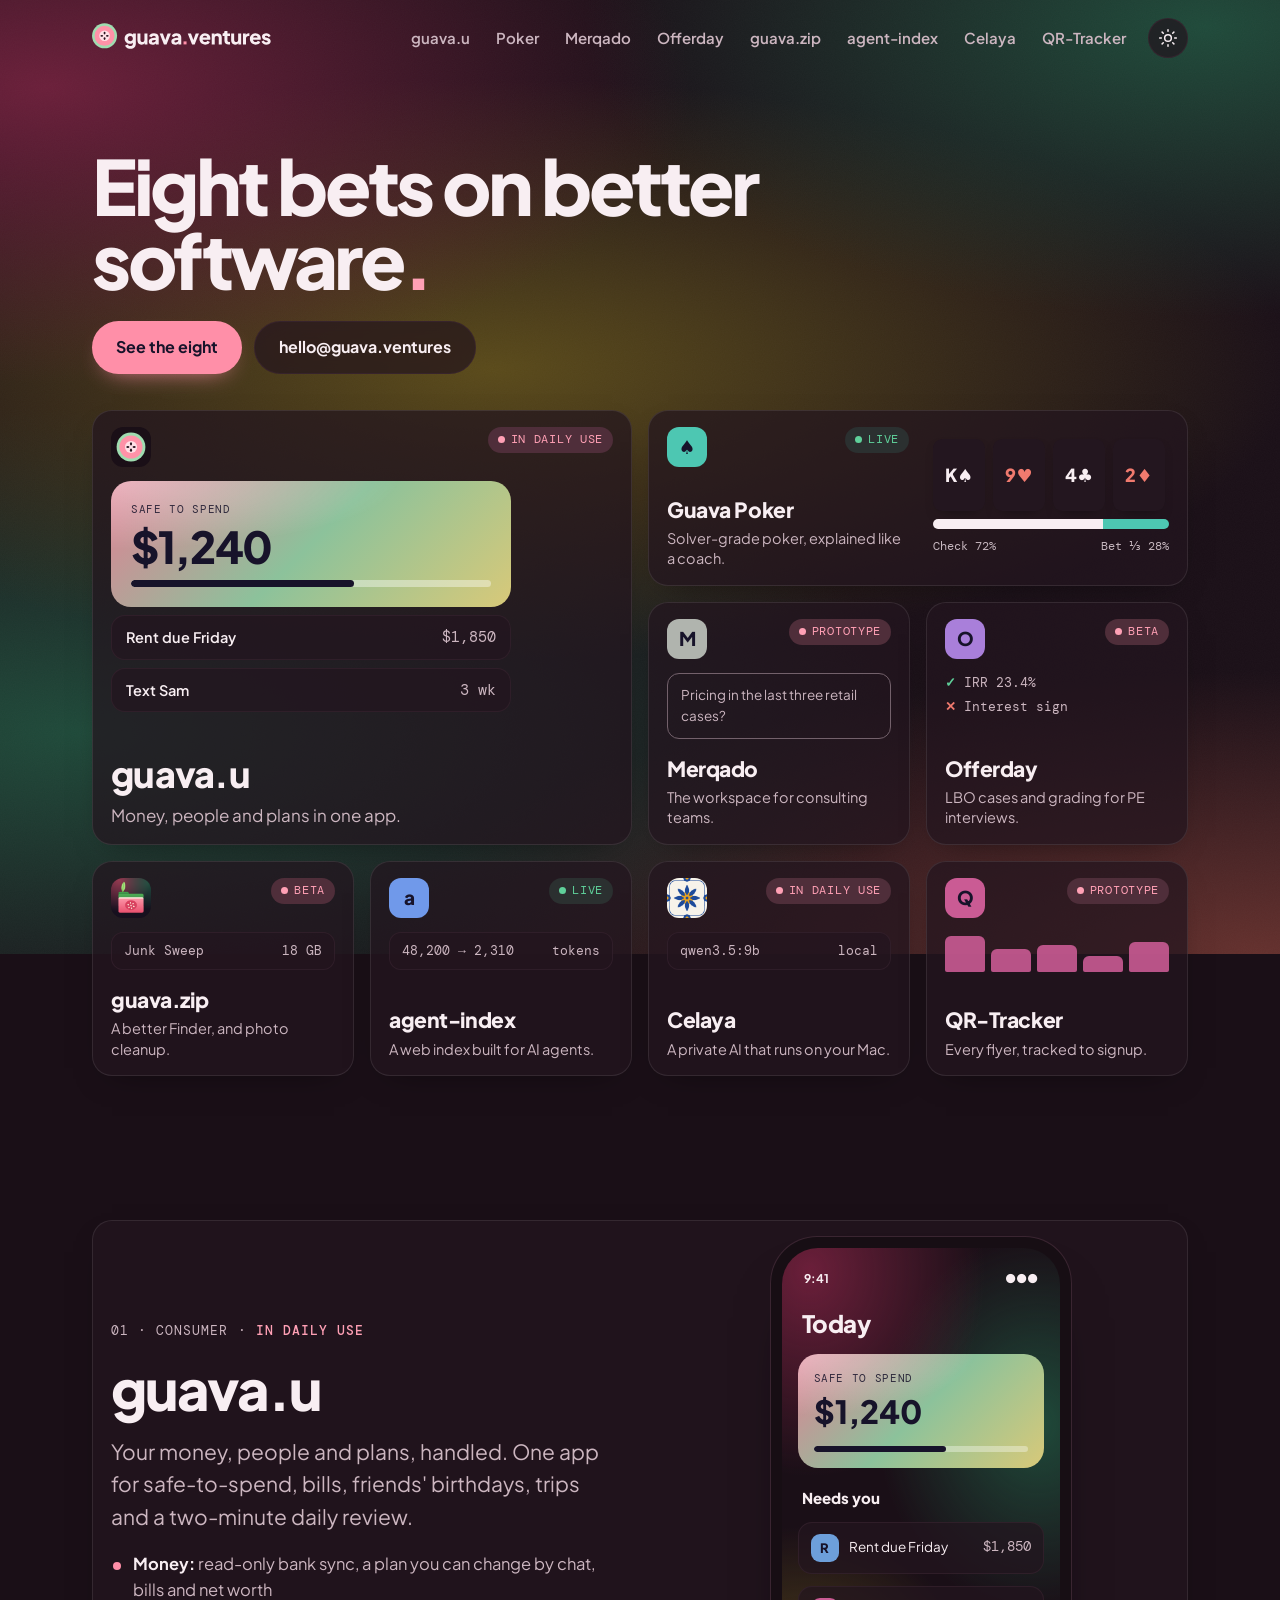
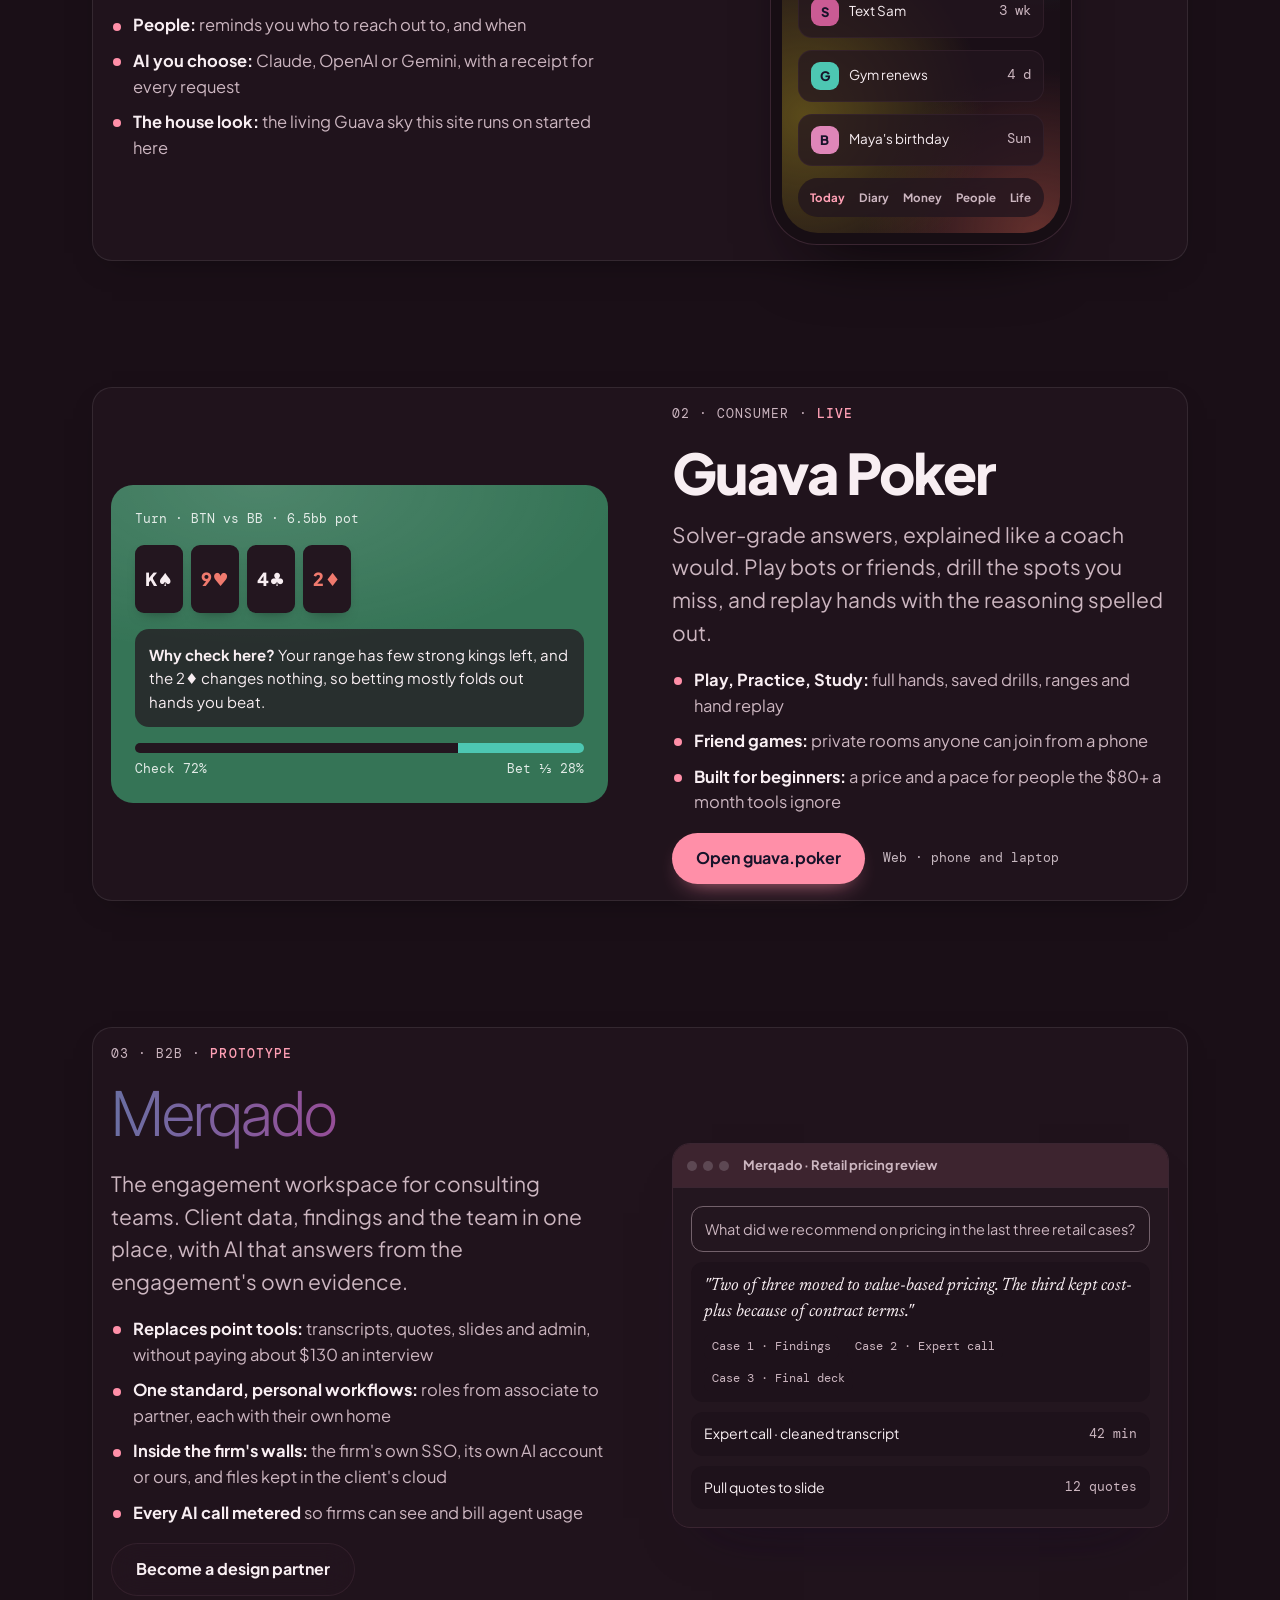
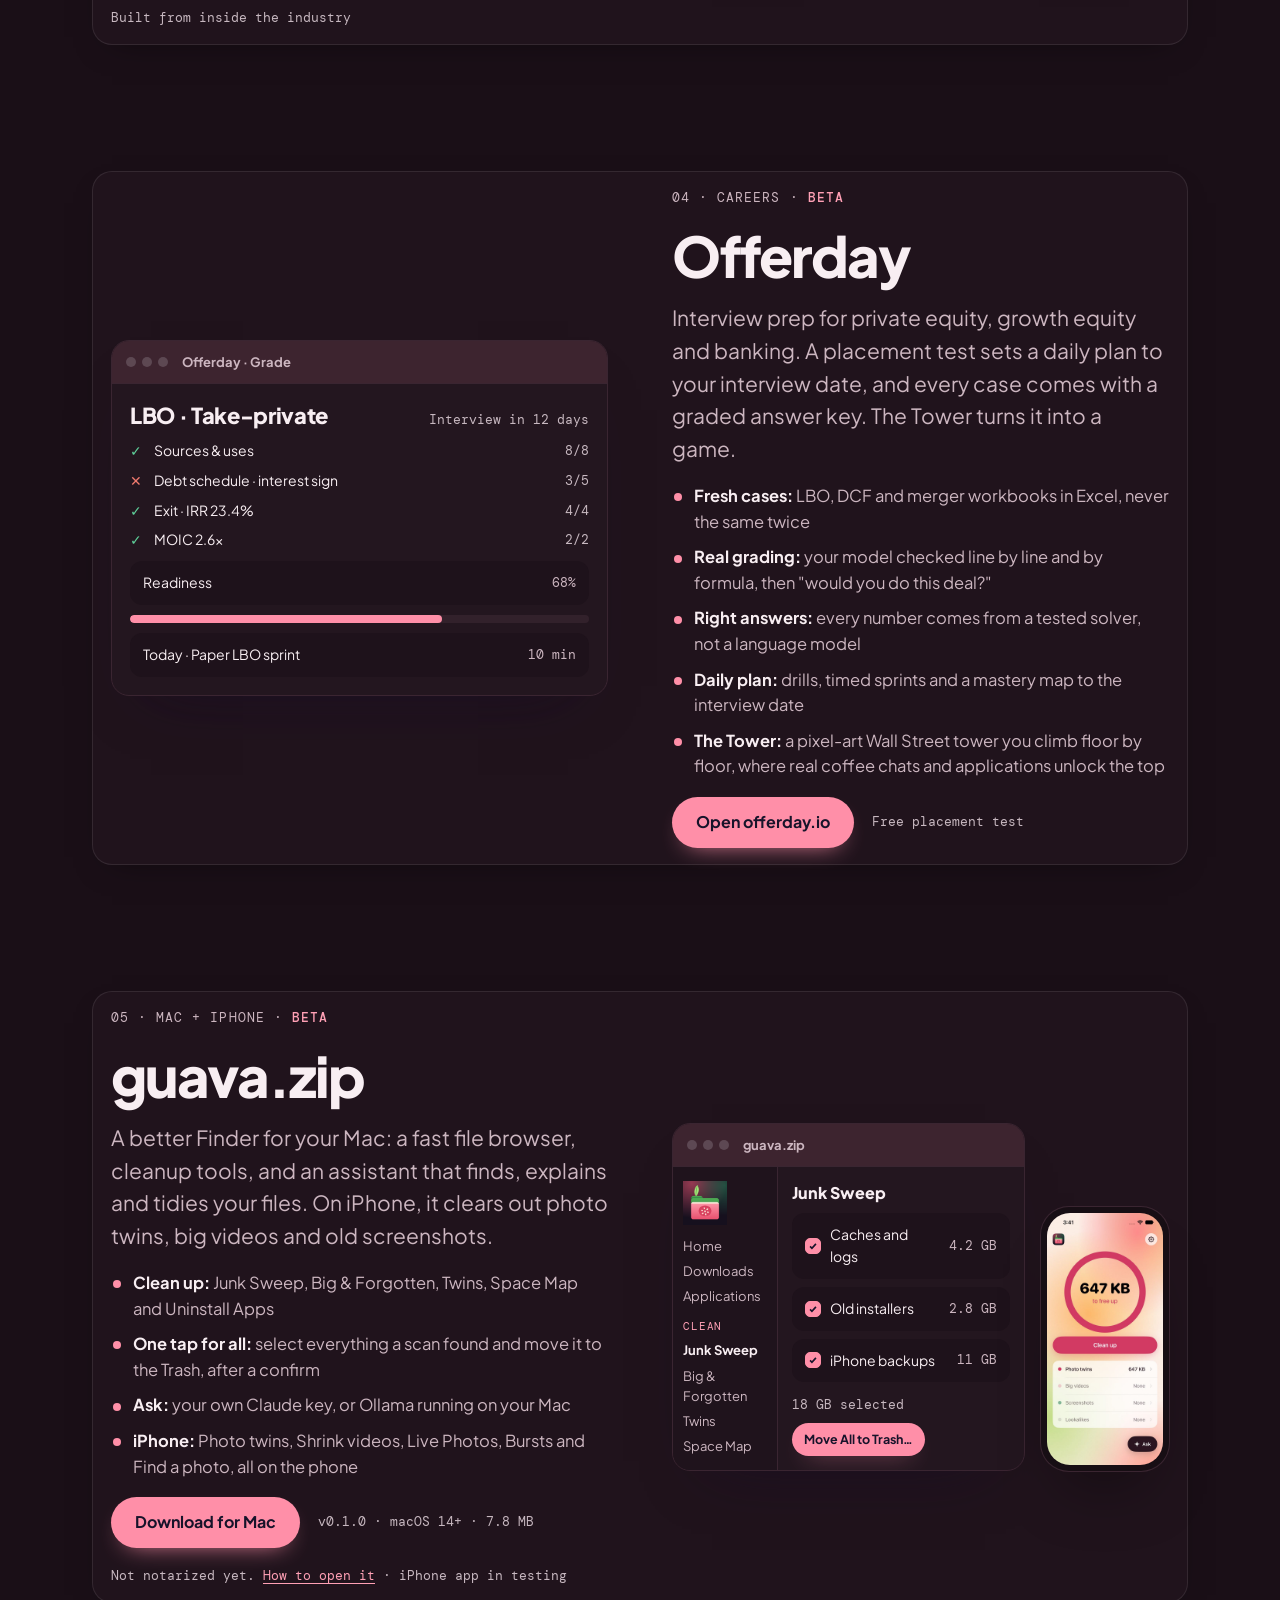
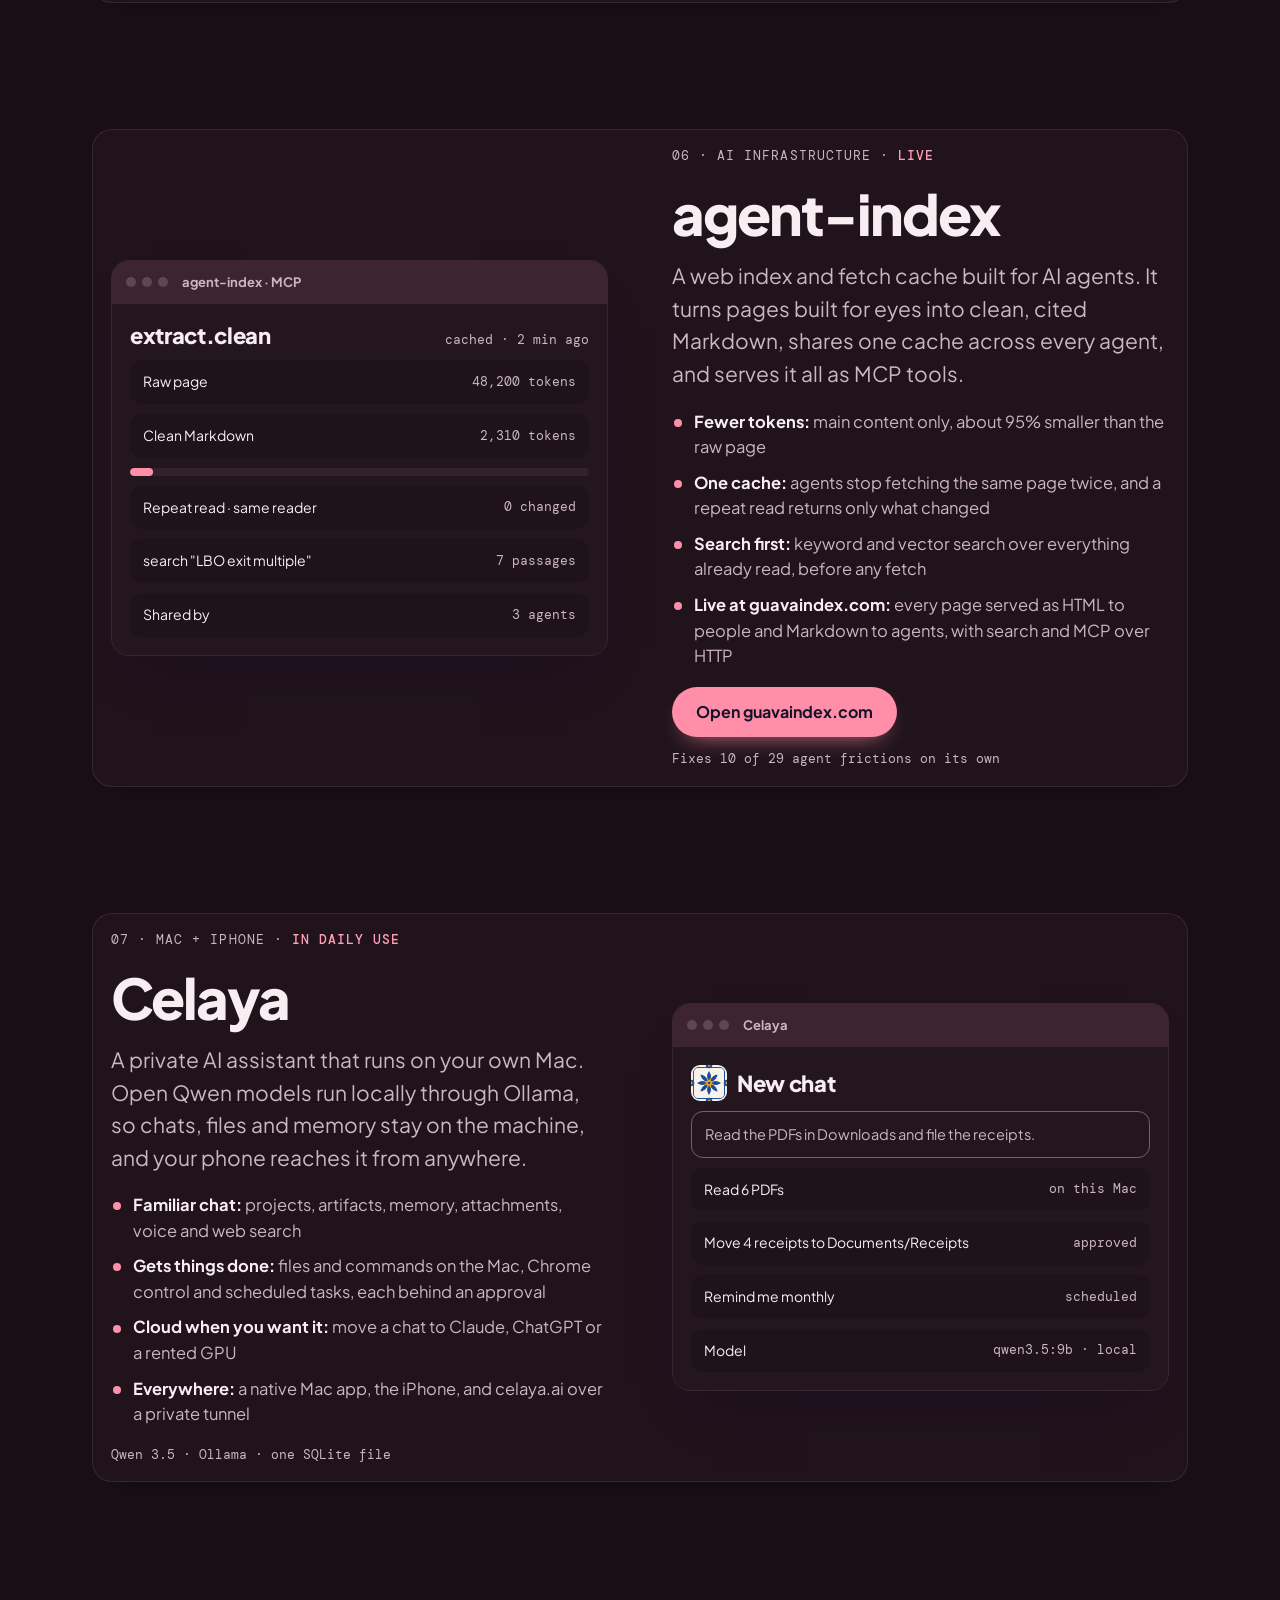
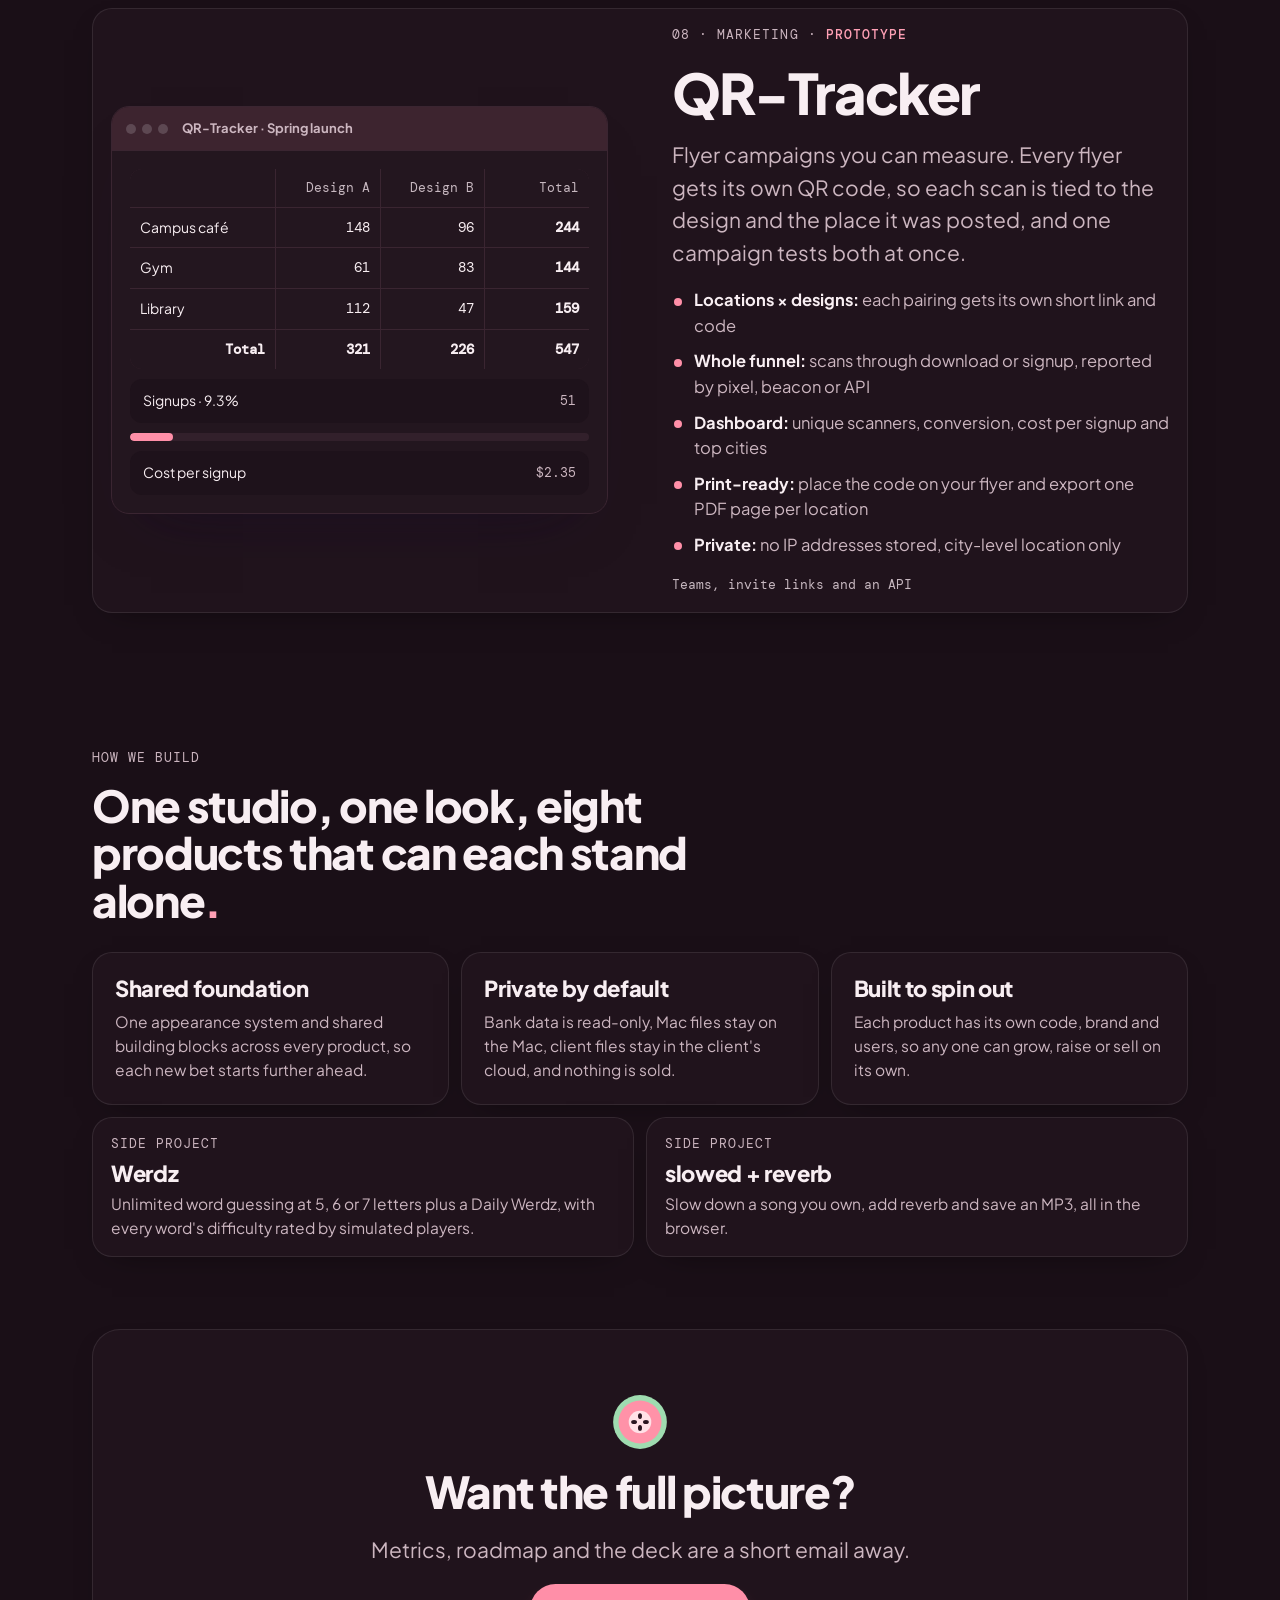
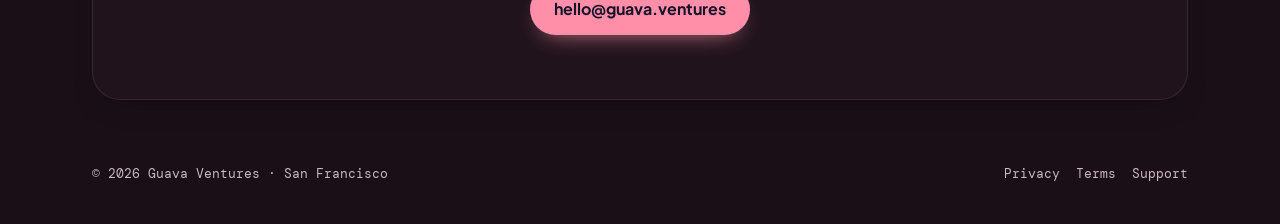
==== commit d0492478: "Redesign the homepage as a bento grid of the eight products Each product gets a glass tile with a li" ====
--- a/index.html
+++ b/index.html
@@ -47,25 +47,57 @@
 <main id="main">
 
 <section class="hero wrap-x">
-<p class="eyebrow">Guava Ventures <b>·</b> San Francisco</p>
-<h1 class="display">Small team. Eight bets on better software<span class="dot">.</span></h1>
-<p class="lead">A product studio building for your life and your career: a personal app, poker training, consulting software, interview prep, a better Finder, AI tools and flyer marketing.</p>
+<h1 class="display">Eight bets on better software<span class="dot">.</span></h1>
 <div class="hero-ctas">
-<a class="btn btn-primary" href="#products">See the eight</a>
+<a class="btn btn-primary" href="#u">See the eight</a>
 <a class="btn btn-glass" href="mailto:hello@guava.ventures">hello@guava.ventures</a>
 </div>
 </section>
 
-<section class="glance wrap-x" id="products" aria-label="Portfolio">
-<ul class="glance-grid">
-<li><a class="card glance-card reveal" href="#u"><span class="num">01 · Consumer</span><span class="name">guava.u</span><span class="what">Money, people and plans in one personal app.</span><span class="chip"><i></i>In daily use</span></a></li>
-<li><a class="card glance-card reveal" href="#poker"><span class="num">02 · Consumer</span><span class="name">Guava Poker</span><span class="what">Solver-grade poker training, explained like a coach.</span><span class="chip live"><i></i>Live</span></a></li>
-<li><a class="card glance-card reveal" href="#merqado"><span class="num">03 · B2B</span><span class="name">Merqado</span><span class="what">The engagement workspace for consulting teams.</span><span class="chip"><i></i>Prototype</span></a></li>
-<li><a class="card glance-card reveal" href="#offerday"><span class="num">04 · Careers</span><span class="name">Offerday</span><span class="what">LBO cases, drills and grading for PE and banking interviews.</span><span class="chip"><i></i>Beta</span></a></li>
-<li><a class="card glance-card reveal" href="#zip"><span class="num">05 · Mac + iPhone</span><span class="name">guava.zip</span><span class="what">A better Finder for Mac, and photo cleanup for iPhone.</span><span class="chip"><i></i>Mac beta</span></a></li>
-<li><a class="card glance-card reveal" href="#agents"><span class="num">06 · AI infrastructure</span><span class="name">agent-index</span><span class="what">A web index and fetch cache built for AI agents.</span><span class="chip live"><i></i>Live</span></a></li>
-<li><a class="card glance-card reveal" href="#celaya"><span class="num">07 · Mac + iPhone</span><span class="name">Celaya</span><span class="what">A private AI assistant that runs on your own Mac.</span><span class="chip"><i></i>In daily use</span></a></li>
-<li><a class="card glance-card reveal" href="#qr"><span class="num">08 · Marketing</span><span class="name">QR-Tracker</span><span class="what">A unique QR code on every flyer, tracked to signup.</span><span class="chip"><i></i>Prototype</span></a></li>
+<section class="bento wrap-x" id="products" aria-label="Portfolio">
+<ul class="bento-grid">
+<li class="b-u"><a class="card bento-tile reveal" href="#u">
+<span class="bento-top"><span class="bento-ic"><img src="/assets/logo/guava-mark-tile.svg" alt="" width="40" height="40"></span><span class="chip"><i></i>In daily use</span></span>
+<span class="bv bv-u" aria-hidden="true"><span class="hero-card"><span class="mono k">Safe to spend</span><span class="big">$1,240</span><span class="pb"><i style="width:62%"></i></span></span>
+<span class="glassrow">Rent due Friday<span class="mono">$1,850</span></span><span class="glassrow">Text Sam<span class="mono">3 wk</span></span></span>
+<span class="bento-name"><b>guava.u</b><span>Money, people and plans in one app.</span></span>
+</a></li>
+<li class="b-poker"><a class="card bento-tile reveal" href="#poker">
+<span class="bento-top"><span class="bento-ic" style="background:var(--c3-fill);color:var(--c3-on)">♠</span><span class="chip live"><i></i>Live</span></span>
+<span class="bv bv-poker" aria-hidden="true"><span class="cards"><span class="pcard">K♠</span><span class="pcard red">9♥</span><span class="pcard">4♣</span><span class="pcard red">2♦</span></span>
+<span class="freq"><i style="width:72%;background:var(--ink)"></i><i style="width:28%;background:var(--c3-fill)"></i></span><span class="meta split"><span>Check 72%</span><span>Bet ⅓ 28%</span></span></span>
+<span class="bento-name"><b>Guava Poker</b><span>Solver-grade poker, explained like a coach.</span></span>
+</a></li>
+<li class="b-merq"><a class="card bento-tile reveal" href="#merqado">
+<span class="bento-top"><span class="bento-ic" style="background:var(--c5-fill);color:var(--c5-on)">M</span><span class="chip"><i></i>Prototype</span></span>
+<span class="bv" aria-hidden="true"><span class="ask">Pricing in the last three retail cases?</span></span>
+<span class="bento-name"><b>Merqado</b><span>The workspace for consulting teams.</span></span>
+</a></li>
+<li class="b-offer"><a class="card bento-tile reveal" href="#offerday">
+<span class="bento-top"><span class="bento-ic" style="background:var(--c2-fill);color:var(--c2-on)">O</span><span class="chip"><i></i>Beta</span></span>
+<span class="bv bv-grade mono" aria-hidden="true"><span><b class="ok">✓</b> IRR 23.4%</span><span><b class="no">✕</b> Interest sign</span></span>
+<span class="bento-name"><b>Offerday</b><span>LBO cases and grading for PE interviews.</span></span>
+</a></li>
+<li class="b-zip"><a class="card bento-tile reveal" href="#zip">
+<span class="bento-top"><span class="bento-ic"><img src="/assets/products/guava-mac-icon.png" alt="" width="40" height="40"></span><span class="chip"><i></i>Beta</span></span>
+<span class="bv bv-row mono" aria-hidden="true"><span>Junk Sweep</span><span>18 GB</span></span>
+<span class="bento-name"><b>guava.zip</b><span>A better Finder, and photo cleanup.</span></span>
+</a></li>
+<li class="b-agents"><a class="card bento-tile reveal" href="#agents">
+<span class="bento-top"><span class="bento-ic" style="background:var(--c6-fill);color:var(--c6-on)">a</span><span class="chip live"><i></i>Live</span></span>
+<span class="bv bv-row mono" aria-hidden="true"><span>48,200 → 2,310</span><span>tokens</span></span>
+<span class="bento-name"><b>agent-index</b><span>A web index built for AI agents.</span></span>
+</a></li>
+<li class="b-celaya"><a class="card bento-tile reveal" href="#celaya">
+<span class="bento-top"><span class="bento-ic"><img src="/assets/products/celaya-icon.png" alt="" width="40" height="40"></span><span class="chip"><i></i>In daily use</span></span>
+<span class="bv bv-row mono" aria-hidden="true"><span>qwen3.5:9b</span><span>local</span></span>
+<span class="bento-name"><b>Celaya</b><span>A private AI that runs on your Mac.</span></span>
+</a></li>
+<li class="b-qr"><a class="card bento-tile reveal" href="#qr">
+<span class="bento-top"><span class="bento-ic" style="background:var(--c4-fill);color:var(--c4-on)">Q</span><span class="chip"><i></i>Prototype</span></span>
+<span class="bv bv-bars" aria-hidden="true"><i style="height:90%"></i><i style="height:58%"></i><i style="height:66%"></i><i style="height:40%"></i><i style="height:74%"></i></span>
+<span class="bento-name"><b>QR-Tracker</b><span>Every flyer, tracked to signup.</span></span>
+</a></li>
 </ul>
 </section>
 
--- a/assets/site.css
+++ b/assets/site.css
@@ -75,22 +75,53 @@
 .dot { color: var(--accent); }
 
 /* Hero. */
-.hero { padding-top: clamp(56px, 11vh, 120px); padding-bottom: clamp(56px, 10vh, 112px); display: grid; gap: 28px; justify-items: center; text-align: center; }
-.hero .display { max-width: 15ch; }
-.hero .lead { max-width: 46ch; }
-.hero-ctas { display: flex; flex-wrap: wrap; gap: 12px; justify-content: center; }
-
-/* At a glance: one glass card per product. */
-.glance { padding-bottom: clamp(56px, 9vh, 96px); }
-.glance-grid { display: grid; grid-template-columns: repeat(4, minmax(0, 1fr)); gap: 12px; margin: 0; padding: 0; list-style: none; }
-@media (max-width: 1040px) { .glance-grid { grid-template-columns: repeat(2, minmax(0, 1fr)); } }
-@media (max-width: 680px) { .glance-grid { grid-template-columns: repeat(2, minmax(0, 1fr)); } }
-@media (max-width: 420px) { .glance-grid { grid-template-columns: 1fr; } }
-.glance-card { display: flex; flex-direction: column; gap: 10px; height: 100%; padding: 18px; color: var(--ink); text-decoration: none; transition: transform .2s ease, border-color .2s ease; }
-.glance-card:hover { color: var(--ink); transform: translateY(-2px); border-color: var(--accent-line); }
-.glance-card .num { font-family: var(--f-mono); font-size: 12px; color: var(--ink-faint); }
-.glance-card .name { font-weight: 800; font-size: 19px; letter-spacing: -.015em; }
-.glance-card .what { font-size: 14.5px; color: var(--ink-soft); line-height: 1.45; flex: 1; }
+.hero { padding-top: clamp(40px, 8vh, 96px); padding-bottom: clamp(28px, 4vh, 40px); display: flex; flex-wrap: wrap; align-items: flex-end; justify-content: space-between; gap: 24px 40px; }
+.hero .display { max-width: 13ch; font-size: clamp(44px, 6.4vw, 76px); }
+.hero-ctas { display: flex; flex-wrap: wrap; gap: 12px; }
+
+/* Bento: one glass tile per product, each with a live preview. */
+.bento { padding-bottom: clamp(56px, 9vh, 96px); scroll-margin-top: 80px; }
+.bento-grid { display: grid; grid-template-columns: repeat(4, minmax(0, 1fr)); grid-auto-rows: minmax(176px, auto); gap: 16px; margin: 0; padding: 0; list-style: none; }
+.bento-grid > li { min-width: 0; display: flex; }
+.b-u { grid-column: span 2; grid-row: span 2; }
+.b-poker { grid-column: span 2; }
+@media (max-width: 1040px) { .bento-grid { grid-template-columns: repeat(2, minmax(0, 1fr)); } .b-u { grid-row: span 1; } }
+@media (max-width: 560px) { .bento-grid { grid-template-columns: 1fr; } .b-u, .b-poker { grid-column: span 1; } }
+.bento-tile { flex: 1; display: flex; flex-direction: column; gap: 14px; padding: 18px; border-radius: 24px; color: var(--ink); text-decoration: none; min-width: 0; position: relative; overflow: hidden;
+  transition: transform .2s ease, border-color .2s ease, box-shadow .2s ease; }
+.bento-tile:hover { color: var(--ink); transform: translateY(-3px); border-color: var(--accent-line); }
+.bento-top { display: flex; align-items: center; justify-content: space-between; gap: 10px; }
+.bento-ic { width: 40px; height: 40px; border-radius: 12px; display: grid; place-items: center; font-weight: 800; font-size: 19px; overflow: hidden; flex: none; }
+.bento-ic img { width: 100%; height: 100%; object-fit: cover; display: block; }
+.bento-name { margin-top: auto; display: grid; gap: 2px; }
+.bento-name b { font-weight: 800; font-size: 21px; letter-spacing: -.02em; }
+.bento-name span { font-size: 14.5px; color: var(--ink-soft); line-height: 1.4; }
+.b-u .bento-name b { font-size: clamp(26px, 3vw, 36px); }
+.b-u .bento-name span { font-size: 17px; }
+.bv { display: grid; gap: 8px; min-width: 0; }
+.bv-u { max-width: 400px; }
+.bv-u .hero-card { display: grid; gap: 4px; border-radius: 20px; padding: 20px; background: var(--hero-bg); color: var(--hero-on); }
+.bv-u .k { font-size: 11px; text-transform: uppercase; letter-spacing: .06em; opacity: .85; }
+.bv-u .big { font-family: var(--f-display); font-weight: 800; font-size: clamp(34px, 4vw, 44px); letter-spacing: -.03em; line-height: 1.1; }
+.bv-u .pb { height: 7px; border-radius: 999px; background: rgba(255,255,255,.4); overflow: hidden; margin-top: 6px; }
+.bv-u .pb i { display: block; height: 100%; background: currentColor; border-radius: 999px; }
+.bv-u .glassrow { display: flex; justify-content: space-between; gap: 10px; padding: 10px 14px; border-radius: 14px; background: var(--panel-glass); font-size: 14.5px; font-weight: 600;
+  border: 1px solid color-mix(in srgb, var(--rule) 60%, transparent); }
+.bv-u .glassrow .mono { font-weight: 400; color: var(--ink-soft); }
+.b-poker .bento-tile { display: grid; grid-template-columns: minmax(0, 1fr) minmax(0, 236px); grid-template-rows: auto 1fr; column-gap: 24px; }
+.b-poker .bento-top { grid-column: 1; }
+.b-poker .bento-name { grid-column: 1; grid-row: 2; align-self: end; }
+.bv-poker { grid-column: 2; grid-row: 1 / span 2; align-self: center; }
+.bv-poker .pcard { width: 52px; height: 72px; }
+.bv-poker .split { display: flex; justify-content: space-between; margin: 0; font-size: 12px; }
+@media (max-width: 560px) { .b-poker .bento-tile { display: flex; } }
+.bento-tile .ask { font-size: 13.5px; }
+.bv-grade { font-size: 13px; color: var(--ink-soft); gap: 4px; }
+.bv-grade .ok { color: var(--good); } .bv-grade .no { color: var(--bad); }
+.bv-row { display: flex; justify-content: space-between; gap: 8px; font-size: 13px; color: var(--ink-soft); padding: 8px 12px; border-radius: 12px; background: var(--panel-glass);
+  border: 1px solid color-mix(in srgb, var(--rule) 60%, transparent); font-variant-numeric: tabular-nums; }
+.bv-bars { display: flex; align-items: flex-end; gap: 6px; height: 40px; }
+.bv-bars i { flex: 1; border-radius: 6px 6px 2px 2px; background: var(--c4-fill); opacity: .9; }
 .chip { display: inline-flex; align-items: center; gap: 6px; align-self: flex-start; padding: 4px 10px; border-radius: 999px; font-family: var(--f-mono); font-size: 11.5px;
   letter-spacing: .06em; text-transform: uppercase; background: var(--accent-soft); color: var(--accent); }
 .chip i { width: 7px; height: 7px; border-radius: 50%; background: currentColor; }
@@ -275,7 +306,7 @@
 @media (prefers-reduced-motion: reduce) {
   html { scroll-behavior: auto; }
   .reveal { opacity: 1; transform: none; transition: none; }
-  .sheet, .switch::after, .glance-card, .btn { transition: none; }
+  .sheet, .switch::after, .bento-tile, .btn { transition: none; }
 }
 
 /* Style switch (Guava | Normal) and the Light · Dark · System control. */
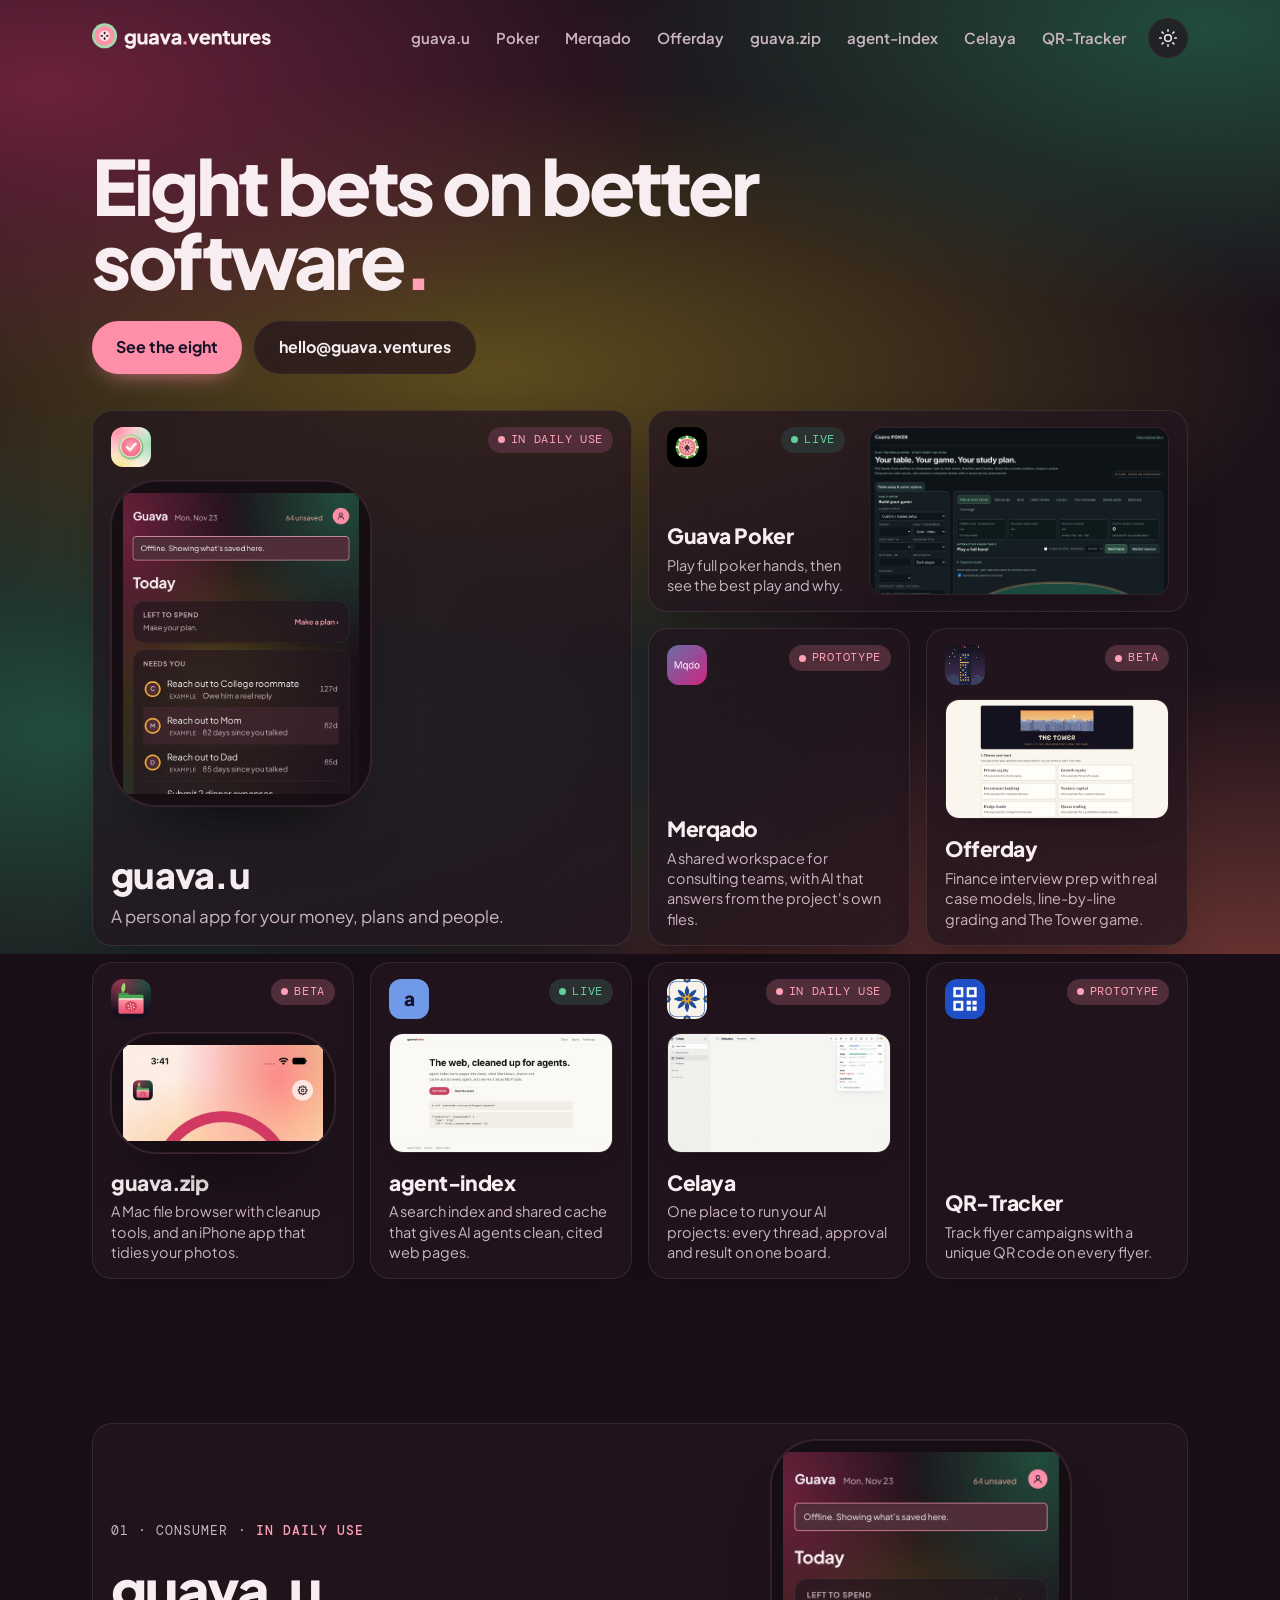
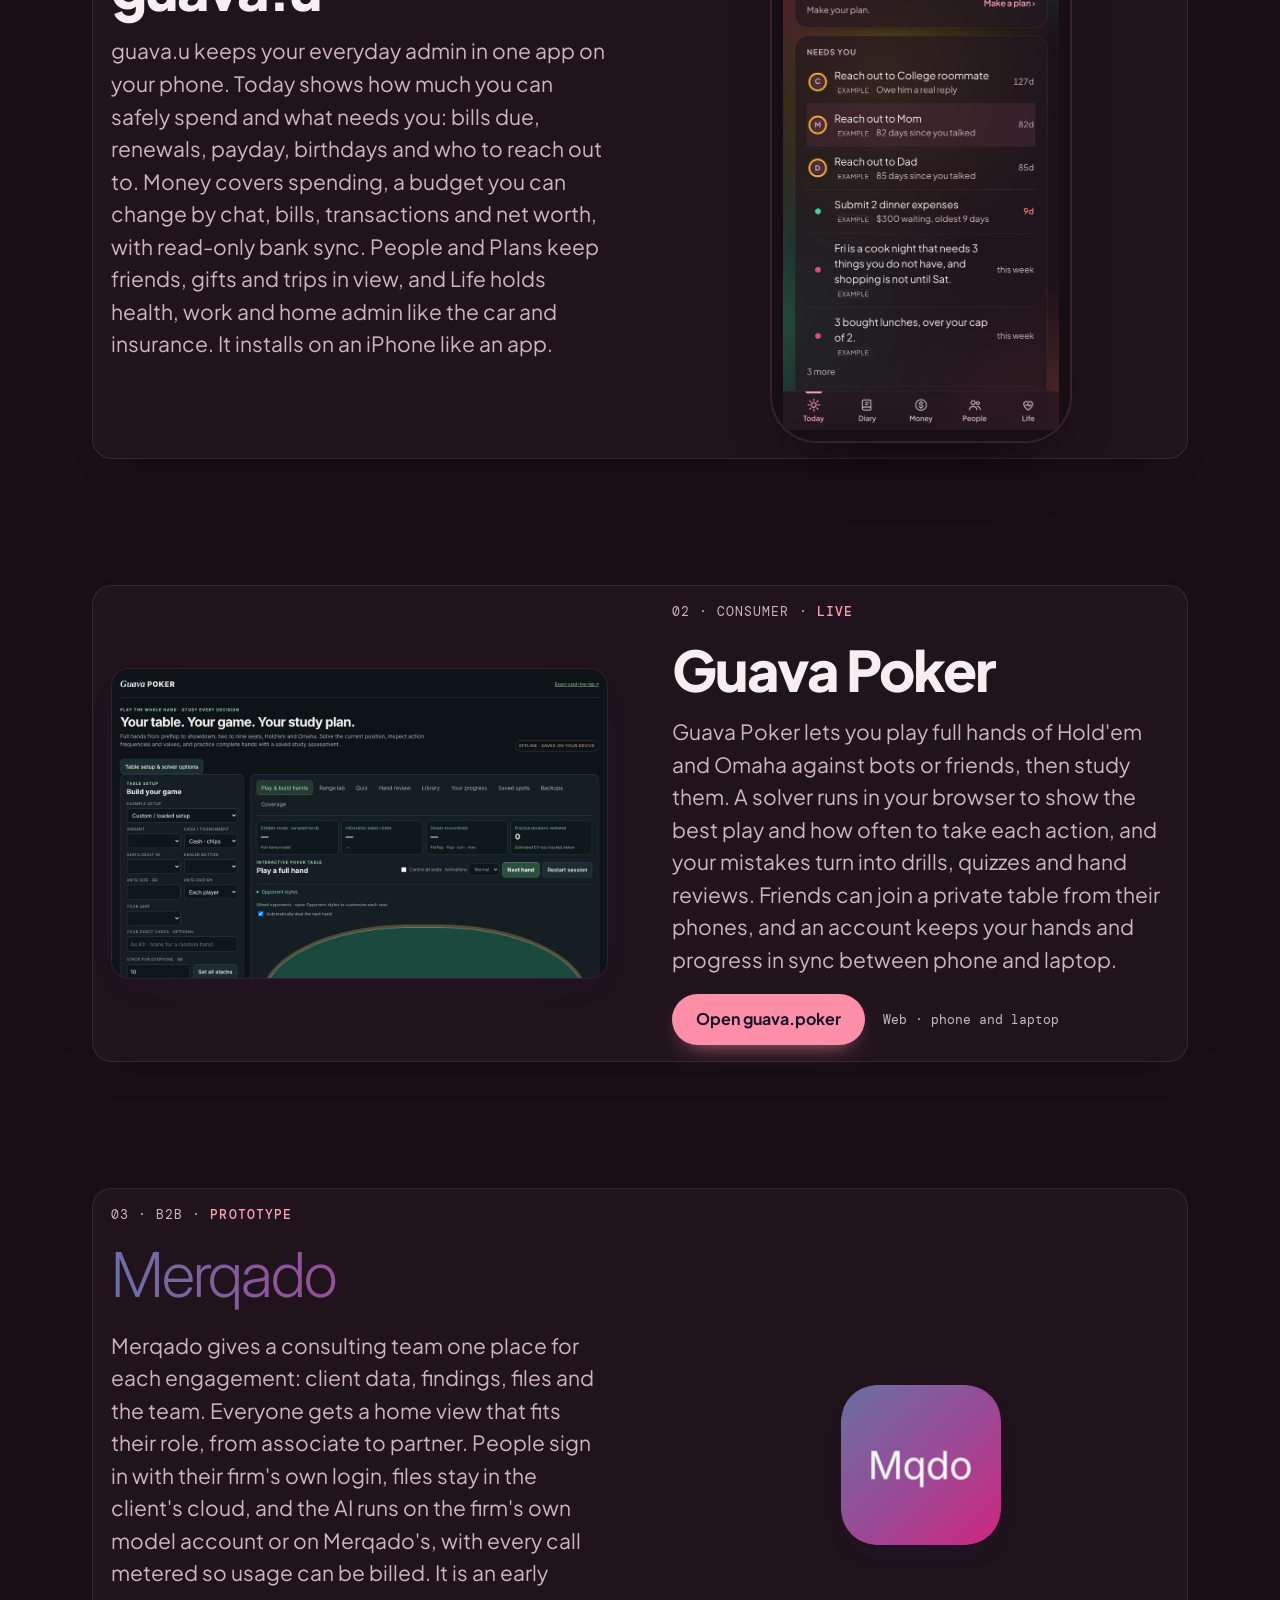
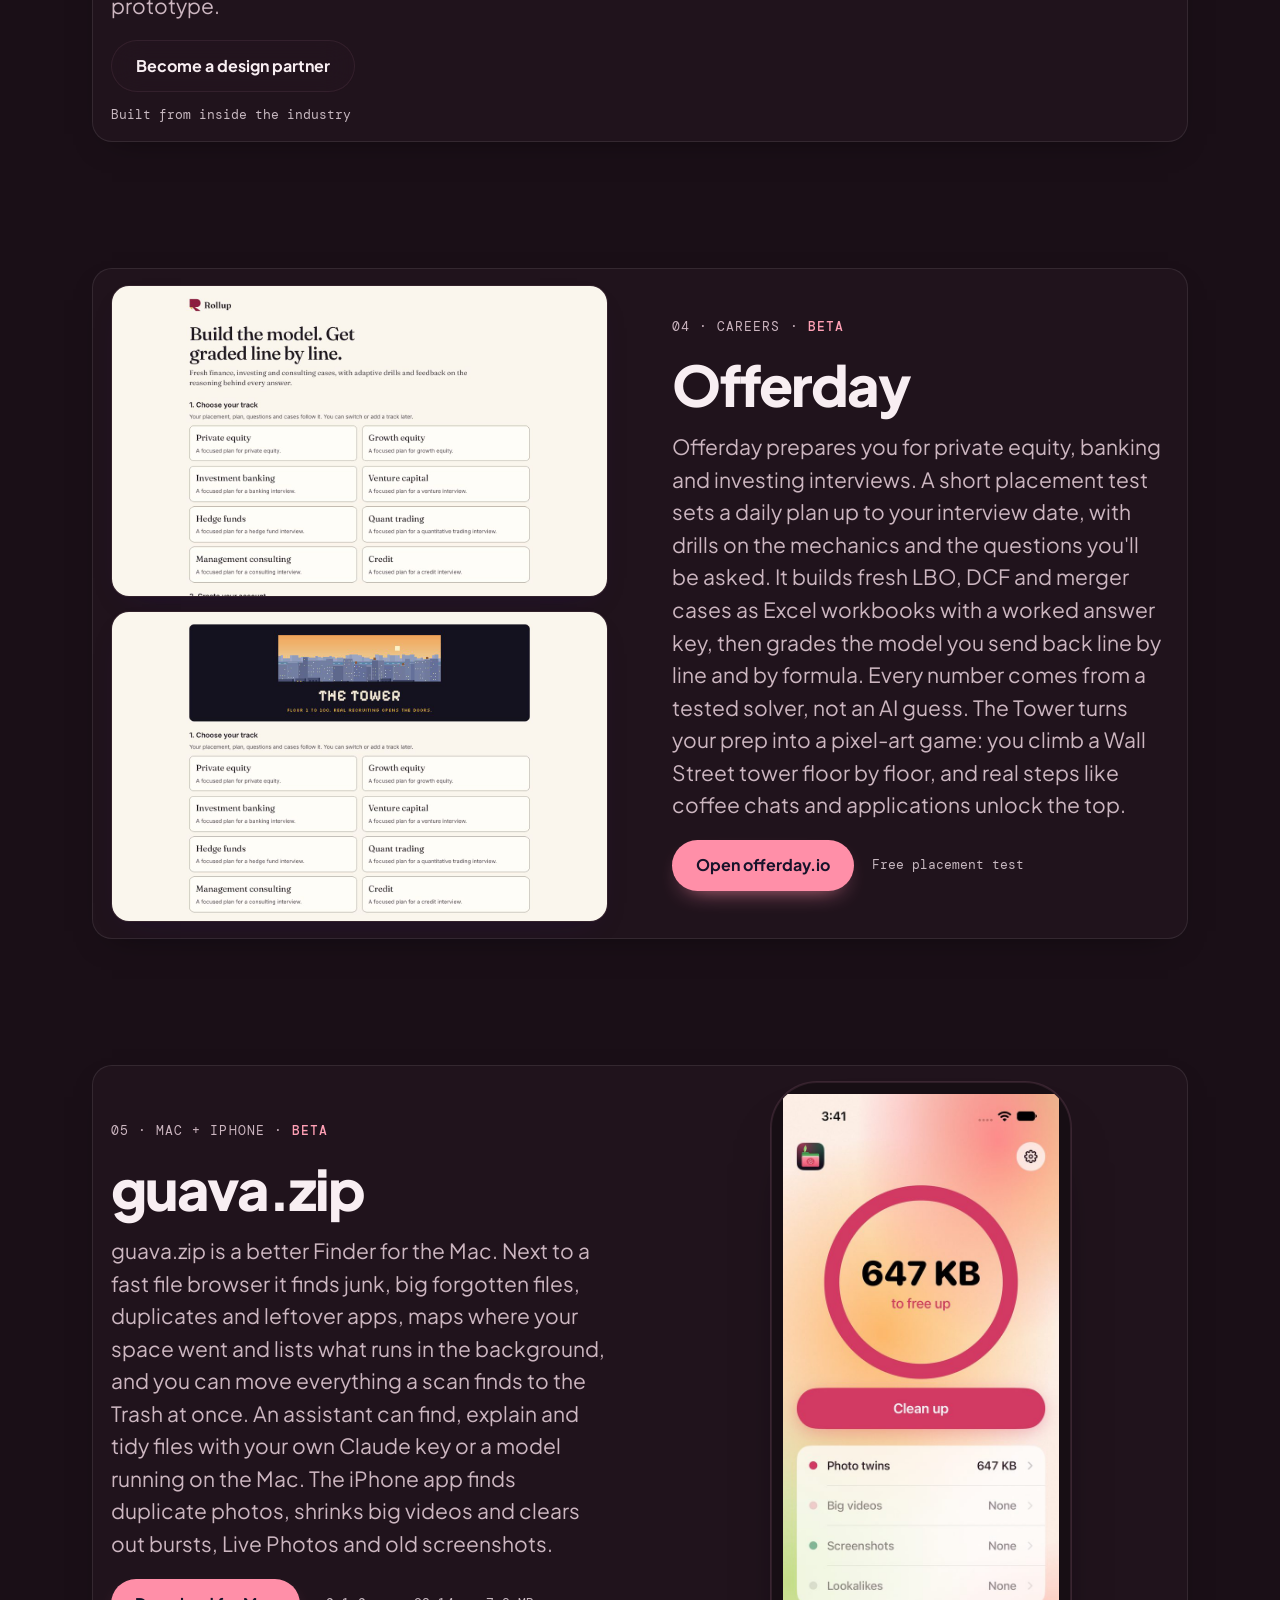
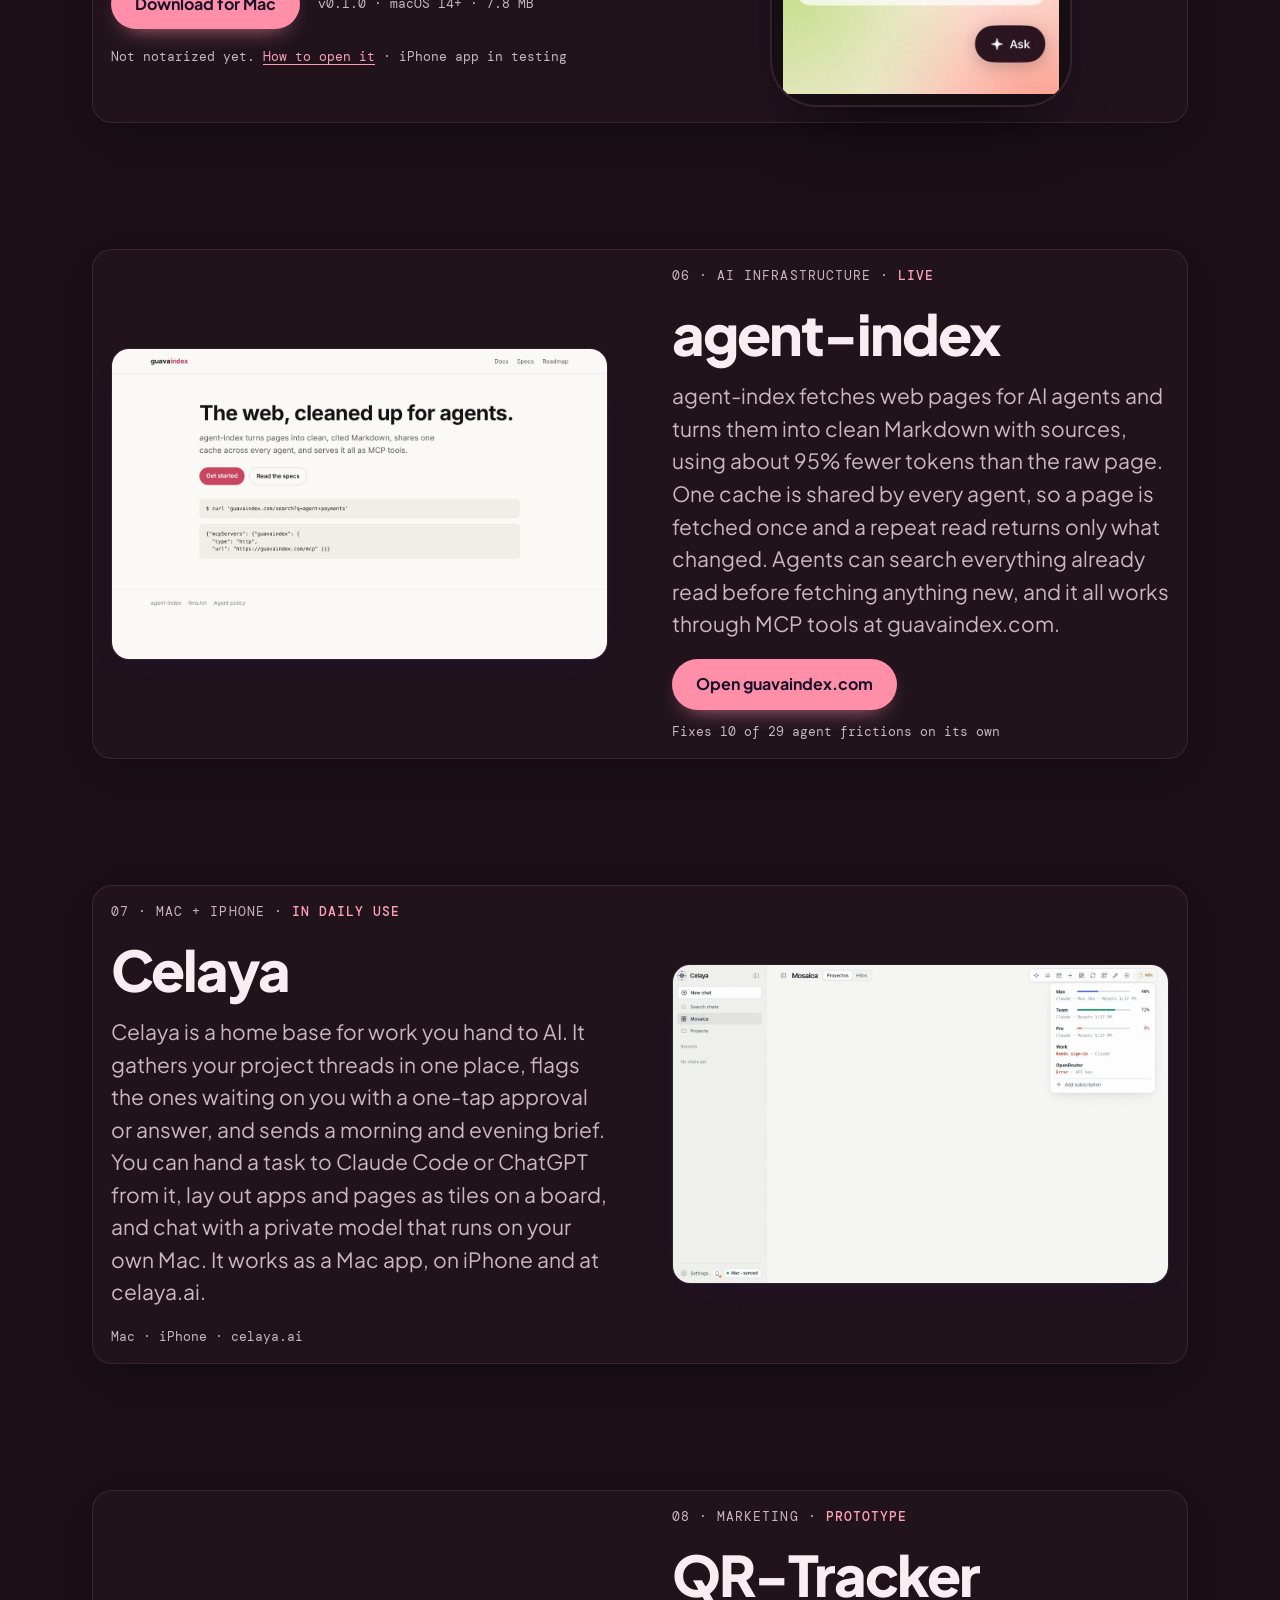
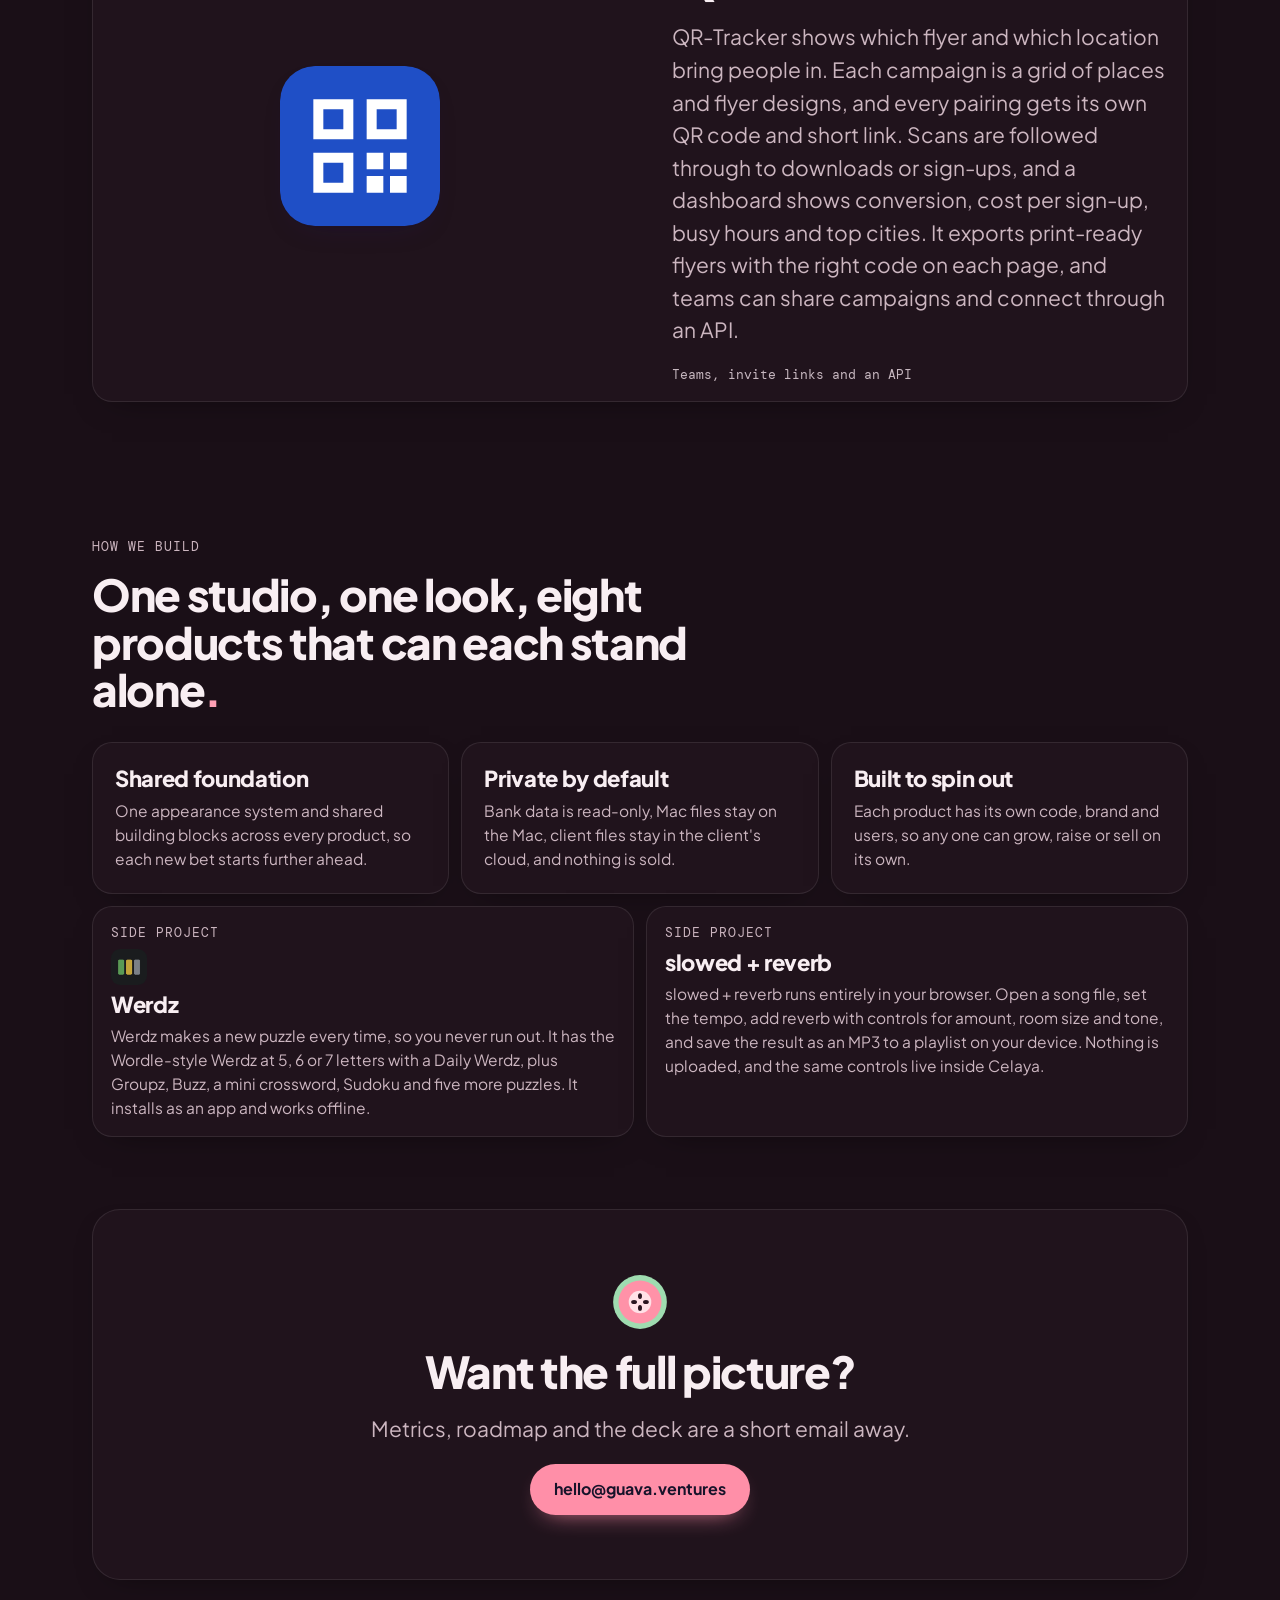
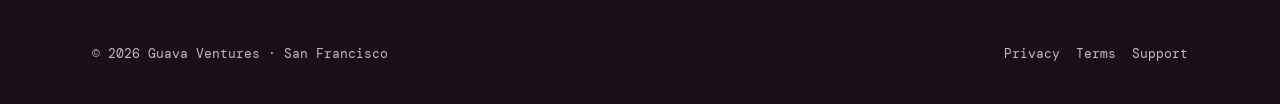
==== commit 63dbb720: "Use real screenshots, each product's own icon and rewritten copy Bento tiles and product stories now" ====
--- a/index.html
+++ b/index.html
@@ -57,46 +57,44 @@
 <section class="bento wrap-x" id="products" aria-label="Portfolio">
 <ul class="bento-grid">
 <li class="b-u"><a class="card bento-tile reveal" href="#u">
-<span class="bento-top"><span class="bento-ic"><img src="/assets/logo/guava-mark-tile.svg" alt="" width="40" height="40"></span><span class="chip"><i></i>In daily use</span></span>
-<span class="bv bv-u" aria-hidden="true"><span class="hero-card"><span class="mono k">Safe to spend</span><span class="big">$1,240</span><span class="pb"><i style="width:62%"></i></span></span>
-<span class="glassrow">Rent due Friday<span class="mono">$1,850</span></span><span class="glassrow">Text Sam<span class="mono">3 wk</span></span></span>
-<span class="bento-name"><b>guava.u</b><span>Money, people and plans in one app.</span></span>
+<span class="bento-top"><span class="bento-ic"><img src="/assets/products/icons/guava-u.png" alt=""></span><span class="chip"><i></i>In daily use</span></span>
+<span class="bv-shot phone"><img src="/assets/products/shots/guavau.jpg" alt="guava.u screenshot" loading="lazy"></span>
+<span class="bento-name"><b>guava.u</b><span>A personal app for your money, plans and people.</span></span>
 </a></li>
 <li class="b-poker"><a class="card bento-tile reveal" href="#poker">
-<span class="bento-top"><span class="bento-ic" style="background:var(--c3-fill);color:var(--c3-on)">♠</span><span class="chip live"><i></i>Live</span></span>
-<span class="bv bv-poker" aria-hidden="true"><span class="cards"><span class="pcard">K♠</span><span class="pcard red">9♥</span><span class="pcard">4♣</span><span class="pcard red">2♦</span></span>
-<span class="freq"><i style="width:72%;background:var(--ink)"></i><i style="width:28%;background:var(--c3-fill)"></i></span><span class="meta split"><span>Check 72%</span><span>Bet ⅓ 28%</span></span></span>
-<span class="bento-name"><b>Guava Poker</b><span>Solver-grade poker, explained like a coach.</span></span>
+<span class="bento-top"><span class="bento-ic"><img src="/assets/products/icons/poker.png" alt=""></span><span class="chip live"><i></i>Live</span></span>
+<span class="bv-shot desk"><img src="/assets/products/shots/poker.jpg" alt="Guava Poker screenshot" loading="lazy"></span>
+<span class="bento-name"><b>Guava Poker</b><span>Play full poker hands, then see the best play and why.</span></span>
 </a></li>
 <li class="b-merq"><a class="card bento-tile reveal" href="#merqado">
-<span class="bento-top"><span class="bento-ic" style="background:var(--c5-fill);color:var(--c5-on)">M</span><span class="chip"><i></i>Prototype</span></span>
-<span class="bv" aria-hidden="true"><span class="ask">Pricing in the last three retail cases?</span></span>
-<span class="bento-name"><b>Merqado</b><span>The workspace for consulting teams.</span></span>
+<span class="bento-top"><span class="bento-ic"><img src="/assets/products/icons/merqado.png" alt=""></span><span class="chip"><i></i>Prototype</span></span>
+
+<span class="bento-name"><b>Merqado</b><span>A shared workspace for consulting teams, with AI that answers from the project's own files.</span></span>
 </a></li>
 <li class="b-offer"><a class="card bento-tile reveal" href="#offerday">
-<span class="bento-top"><span class="bento-ic" style="background:var(--c2-fill);color:var(--c2-on)">O</span><span class="chip"><i></i>Beta</span></span>
-<span class="bv bv-grade mono" aria-hidden="true"><span><b class="ok">✓</b> IRR 23.4%</span><span><b class="no">✕</b> Interest sign</span></span>
-<span class="bento-name"><b>Offerday</b><span>LBO cases and grading for PE interviews.</span></span>
+<span class="bento-top"><span class="bento-ic"><img src="/assets/products/icons/offerday-tower.png" alt=""></span><span class="chip"><i></i>Beta</span></span>
+<span class="bv-shot desk"><img src="/assets/products/shots/tower.jpg" alt="Offerday screenshot" loading="lazy"></span>
+<span class="bento-name"><b>Offerday</b><span>Finance interview prep with real case models, line-by-line grading and The Tower game.</span></span>
 </a></li>
 <li class="b-zip"><a class="card bento-tile reveal" href="#zip">
-<span class="bento-top"><span class="bento-ic"><img src="/assets/products/guava-mac-icon.png" alt="" width="40" height="40"></span><span class="chip"><i></i>Beta</span></span>
-<span class="bv bv-row mono" aria-hidden="true"><span>Junk Sweep</span><span>18 GB</span></span>
-<span class="bento-name"><b>guava.zip</b><span>A better Finder, and photo cleanup.</span></span>
+<span class="bento-top"><span class="bento-ic"><img src="/assets/products/guava-mac-icon.png" alt=""></span><span class="chip"><i></i>Beta</span></span>
+<span class="bv-shot phone"><img src="/assets/products/guava-zip-iphone.jpg" alt="guava.zip screenshot" loading="lazy"></span>
+<span class="bento-name"><b>guava.zip</b><span>A Mac file browser with cleanup tools, and an iPhone app that tidies your photos.</span></span>
 </a></li>
 <li class="b-agents"><a class="card bento-tile reveal" href="#agents">
-<span class="bento-top"><span class="bento-ic" style="background:var(--c6-fill);color:var(--c6-on)">a</span><span class="chip live"><i></i>Live</span></span>
-<span class="bv bv-row mono" aria-hidden="true"><span>48,200 → 2,310</span><span>tokens</span></span>
-<span class="bento-name"><b>agent-index</b><span>A web index built for AI agents.</span></span>
+<span class="bento-top"><span class="bento-ic"><span class="bento-letter">a</span></span><span class="chip live"><i></i>Live</span></span>
+<span class="bv-shot desk"><img src="/assets/products/shots/agentindex.jpg" alt="agent-index screenshot" loading="lazy"></span>
+<span class="bento-name"><b>agent-index</b><span>A search index and shared cache that gives AI agents clean, cited web pages.</span></span>
 </a></li>
 <li class="b-celaya"><a class="card bento-tile reveal" href="#celaya">
-<span class="bento-top"><span class="bento-ic"><img src="/assets/products/celaya-icon.png" alt="" width="40" height="40"></span><span class="chip"><i></i>In daily use</span></span>
-<span class="bv bv-row mono" aria-hidden="true"><span>qwen3.5:9b</span><span>local</span></span>
-<span class="bento-name"><b>Celaya</b><span>A private AI that runs on your Mac.</span></span>
+<span class="bento-top"><span class="bento-ic"><img src="/assets/products/celaya-icon.png" alt=""></span><span class="chip"><i></i>In daily use</span></span>
+<span class="bv-shot desk"><img src="/assets/products/shots/celaya.jpg" alt="Celaya screenshot" loading="lazy"></span>
+<span class="bento-name"><b>Celaya</b><span>One place to run your AI projects: every thread, approval and result on one board.</span></span>
 </a></li>
 <li class="b-qr"><a class="card bento-tile reveal" href="#qr">
-<span class="bento-top"><span class="bento-ic" style="background:var(--c4-fill);color:var(--c4-on)">Q</span><span class="chip"><i></i>Prototype</span></span>
-<span class="bv bv-bars" aria-hidden="true"><i style="height:90%"></i><i style="height:58%"></i><i style="height:66%"></i><i style="height:40%"></i><i style="height:74%"></i></span>
-<span class="bento-name"><b>QR-Tracker</b><span>Every flyer, tracked to signup.</span></span>
+<span class="bento-top"><span class="bento-ic"><img src="/assets/products/icons/qr-tracker.svg" alt=""></span><span class="chip"><i></i>Prototype</span></span>
+
+<span class="bento-name"><b>QR-Tracker</b><span>Track flyer campaigns with a unique QR code on every flyer.</span></span>
 </a></li>
 </ul>
 </section>
@@ -107,28 +105,9 @@
 <div class="copy">
 <p class="eyebrow">01 · Consumer · <b>In daily use</b></p>
 <h2 class="h1">guava.u</h2>
-<p class="lead">Your money, people and plans, handled. One app for safe-to-spend, bills, friends' birthdays, trips and a two-minute daily review.</p>
-<ul>
-<li><b>Money:</b> read-only bank sync, a plan you can change by chat, bills and net worth</li>
-<li><b>People:</b> reminds you who to reach out to, and when</li>
-<li><b>AI you choose:</b> Claude, OpenAI or Gemini, with a receipt for every request</li>
-<li><b>The house look:</b> the living Guava sky this site runs on started here</li>
-</ul>
-</div>
-<div class="visual">
-<div class="phone" role="img" aria-label="guava.u Today screen"><div class="phone-screen">
-<div class="status"><span data-clock>9:41</span><span>●●●</span></div>
-<div style="font-size:24px;font-weight:800;letter-spacing:-.02em;padding:4px 4px 0;font-family:var(--f-display)">Today</div>
-<div class="hero-card"><p class="mono" style="font-size:11px;text-transform:uppercase;letter-spacing:.06em;opacity:.85">Safe to spend</p><p style="font-size:32px;font-weight:800;font-family:var(--f-display)">$1,240</p>
-<div class="freq" style="margin-top:10px;height:6px;background:rgba(255,255,255,.35)"><i style="width:62%;background:currentColor;border-radius:999px"></i></div></div>
-<p style="margin:6px 4px 0;font-weight:800;font-size:15px">Needs you</p>
-<div class="glassrow"><span class="tile" style="background:var(--c1-fill);color:var(--c1-on)">R</span>Rent due Friday<span class="mono" style="margin-left:auto;color:var(--ink-soft)">$1,850</span></div>
-<div class="glassrow"><span class="tile" style="background:var(--c4-fill);color:var(--c4-on)">S</span>Text Sam<span class="mono" style="margin-left:auto;color:var(--ink-soft)">3 wk</span></div>
-<div class="glassrow"><span class="tile" style="background:var(--c3-fill);color:var(--c3-on)">G</span>Gym renews<span class="mono" style="margin-left:auto;color:var(--ink-soft)">4 d</span></div>
-<div class="glassrow"><span class="tile" style="background:var(--c8-fill);color:var(--c8-on)">B</span>Maya's birthday<span class="mono" style="margin-left:auto;color:var(--ink-soft)">Sun</span></div>
-<div class="tabbar"><span class="on">Today</span><span>Diary</span><span>Money</span><span>People</span><span>Life</span></div>
-</div></div>
-</div>
+<p class="lead">guava.u keeps your everyday admin in one app on your phone. Today shows how much you can safely spend and what needs you: bills due, renewals, payday, birthdays and who to reach out to. Money covers spending, a budget you can change by chat, bills, transactions and net worth, with read-only bank sync. People and Plans keep friends, gifts and trips in view, and Life holds health, work and home admin like the car and insurance. It installs on an iPhone like an app.</p>
+</div>
+<div class="visual"><figure class="shot phone"><img src="/assets/products/shots/guavau.jpg" alt="guava.u screenshot" loading="lazy"></figure></div>
 </div>
 </section>
 
@@ -138,25 +117,10 @@
 <div class="copy">
 <p class="eyebrow">02 · Consumer · <b>Live</b></p>
 <h2 class="h1">Guava Poker</h2>
-<p class="lead">Solver-grade answers, explained like a coach would. Play bots or friends, drill the spots you miss, and replay hands with the reasoning spelled out.</p>
-<ul>
-<li><b>Play, Practice, Study:</b> full hands, saved drills, ranges and hand replay</li>
-<li><b>Friend games:</b> private rooms anyone can join from a phone</li>
-<li><b>Built for beginners:</b> a price and a pace for people the $80+ a month tools ignore</li>
-</ul>
+<p class="lead">Guava Poker lets you play full hands of Hold'em and Omaha against bots or friends, then study them. A solver runs in your browser to show the best play and how often to take each action, and your mistakes turn into drills, quizzes and hand reviews. Friends can join a private table from their phones, and an account keeps your hands and progress in sync between phone and laptop.</p>
 <div class="row"><a class="btn btn-primary" href="https://guava.poker">Open guava.poker</a><span class="meta">Web · phone and laptop</span></div>
 </div>
-<div class="visual">
-<div class="felt" role="img" aria-label="Guava Poker study spot">
-<p class="meta" style="margin:0">Turn · BTN vs BB · 6.5bb pot</p>
-<div class="cards"><span class="pcard">K♠</span><span class="pcard red">9♥</span><span class="pcard">4♣</span><span class="pcard red">2♦</span></div>
-<div class="coach"><strong>Why check here?</strong> Your range has few strong kings left, and the 2♦ changes nothing, so betting mostly folds out hands you beat.</div>
-<div style="display:grid;gap:6px">
-<div class="freq"><i style="width:72%;background:var(--panel)"></i><i style="width:28%;background:var(--c3-fill)"></i></div>
-<div class="meta" style="display:flex;justify-content:space-between;margin:0"><span>Check 72%</span><span>Bet ⅓ 28%</span></div>
-</div>
-</div>
-</div>
+<div class="visual"><figure class="shot desk"><img src="/assets/products/shots/poker.jpg" alt="Guava Poker screenshot" loading="lazy"></figure></div>
 </div>
 </section>
 
@@ -166,29 +130,10 @@
 <div class="copy">
 <p class="eyebrow">03 · B2B · <b>Prototype</b></p>
 <h2 class="merqado-word">Merqado</h2>
-<p class="lead">The engagement workspace for consulting teams. Client data, findings and the team in one place, with AI that answers from the engagement's own evidence.</p>
-<ul>
-<li><b>Replaces point tools:</b> transcripts, quotes, slides and admin, without paying about $130 an interview</li>
-<li><b>One standard, personal workflows:</b> roles from associate to partner, each with their own home</li>
-<li><b>Inside the firm's walls:</b> the firm's own SSO, its own AI account or ours, and files kept in the client's cloud</li>
-<li><b>Every AI call metered</b> so firms can see and bill agent usage</li>
-</ul>
+<p class="lead">Merqado gives a consulting team one place for each engagement: client data, findings, files and the team. Everyone gets a home view that fits their role, from associate to partner. People sign in with their firm's own login, files stay in the client's cloud, and the AI runs on the firm's own model account or on Merqado's, with every call metered so usage can be billed. It is an early prototype.</p>
 <div class="row"><a class="btn btn-glass" href="mailto:hello@guava.ventures?subject=Merqado%20design%20partner">Become a design partner</a><span class="meta">Built from inside the industry</span></div>
 </div>
-<div class="visual">
-<div class="screen" role="img" aria-label="Merqado answering a question from past cases">
-<div class="screen-bar"><i></i><i></i><i></i><span>Merqado · Retail pricing review</span></div>
-<div class="screen-body">
-<div class="ask">What did we recommend on pricing in the last three retail cases?</div>
-<div class="line" style="display:grid;gap:10px;justify-content:stretch">
-<span class="quote">"Two of three moved to value-based pricing. The third kept cost-plus because of contract terms."</span>
-<span class="src"><span>Case 1 · Findings</span><span>Case 2 · Expert call</span><span>Case 3 · Final deck</span></span>
-</div>
-<div class="line"><span>Expert call · cleaned transcript</span><span class="v">42 min</span></div>
-<div class="line"><span>Pull quotes to slide</span><span class="v">12 quotes</span></div>
-</div>
-</div>
-</div>
+<div class="visual"><div class="shot-icon"><img src="/assets/products/icons/merqado.png" alt=""></div></div>
 </div>
 </section>
 
@@ -198,33 +143,10 @@
 <div class="copy">
 <p class="eyebrow">04 · Careers · <b>Beta</b></p>
 <h2 class="h1">Offerday</h2>
-<p class="lead">Interview prep for private equity, growth equity and banking. A placement test sets a daily plan to your interview date, and every case comes with a graded answer key. The Tower turns it into a game.</p>
-<ul>
-<li><b>Fresh cases:</b> LBO, DCF and merger workbooks in Excel, never the same twice</li>
-<li><b>Real grading:</b> your model checked line by line and by formula, then "would you do this deal?"</li>
-<li><b>Right answers:</b> every number comes from a tested solver, not a language model</li>
-<li><b>Daily plan:</b> drills, timed sprints and a mastery map to the interview date</li>
-<li><b>The Tower:</b> a pixel-art Wall Street tower you climb floor by floor, where real coffee chats and applications unlock the top</li>
-</ul>
+<p class="lead">Offerday prepares you for private equity, banking and investing interviews. A short placement test sets a daily plan up to your interview date, with drills on the mechanics and the questions you'll be asked. It builds fresh LBO, DCF and merger cases as Excel workbooks with a worked answer key, then grades the model you send back line by line and by formula. Every number comes from a tested solver, not an AI guess. The Tower turns your prep into a pixel-art game: you climb a Wall Street tower floor by floor, and real steps like coffee chats and applications unlock the top.</p>
 <div class="row"><a class="btn btn-primary" href="https://offerday.io">Open offerday.io</a><span class="meta">Free placement test</span></div>
 </div>
-<div class="visual">
-<div class="screen" role="img" aria-label="Offerday grading an LBO model">
-<div class="screen-bar"><i></i><i></i><i></i><span>Offerday · Grade</span></div>
-<div class="screen-body">
-<div style="display:flex;justify-content:space-between;align-items:baseline;gap:12px"><span class="h3">LBO · Take-private</span><span class="meta">Interview in 12 days</span></div>
-<div class="grade">
-<span class="ok">✓</span><span>Sources &amp; uses</span><span class="meta">8/8</span>
-<span class="no">✕</span><span>Debt schedule · interest sign</span><span class="meta">3/5</span>
-<span class="ok">✓</span><span>Exit · IRR 23.4%</span><span class="meta">4/4</span>
-<span class="ok">✓</span><span>MOIC 2.6x</span><span class="meta">2/2</span>
-</div>
-<div class="line"><span>Readiness</span><span class="v">68%</span></div>
-<div class="meter" aria-hidden="true"><i style="width:68%"></i></div>
-<div class="line"><span>Today · Paper LBO sprint</span><span class="v">10 min</span></div>
-</div>
-</div>
-</div>
+<div class="visual shots-2"><figure class="shot desk"><img src="/assets/products/shots/offerday.jpg" alt="Offerday case tracks" loading="lazy"></figure><figure class="shot desk"><img src="/assets/products/shots/tower.jpg" alt="The Tower" loading="lazy"></figure></div>
 </div>
 </section>
 
@@ -234,41 +156,11 @@
 <div class="copy">
 <p class="eyebrow">05 · Mac + iPhone · <b>Beta</b></p>
 <h2 class="h1">guava.zip</h2>
-<p class="lead">A better Finder for your Mac: a fast file browser, cleanup tools, and an assistant that finds, explains and tidies your files. On iPhone, it clears out photo twins, big videos and old screenshots.</p>
-<ul>
-<li><b>Clean up:</b> Junk Sweep, Big &amp; Forgotten, Twins, Space Map and Uninstall Apps</li>
-<li><b>One tap for all:</b> select everything a scan found and move it to the Trash, after a confirm</li>
-<li><b>Ask:</b> your own Claude key, or Ollama running on your Mac</li>
-<li><b>iPhone:</b> Photo twins, Shrink videos, Live Photos, Bursts and Find a photo, all on the phone</li>
-</ul>
+<p class="lead">guava.zip is a better Finder for the Mac. Next to a fast file browser it finds junk, big forgotten files, duplicates and leftover apps, maps where your space went and lists what runs in the background, and you can move everything a scan finds to the Trash at once. An assistant can find, explain and tidy files with your own Claude key or a model running on the Mac. The iPhone app finds duplicate photos, shrinks big videos and clears out bursts, Live Photos and old screenshots.</p>
 <div class="row"><a class="btn btn-primary" href="/download/Guava.zip" download>Download for Mac</a><span class="meta">v0.1.0 · macOS 14+ · 7.8 MB</span></div>
 <p class="meta" style="margin:0">Not notarized yet. <a href="/support/#mac">How to open it</a> · iPhone app in testing</p>
 </div>
-<div class="visual">
-<div class="devices">
-<div class="screen" role="img" aria-label="guava.zip Junk Sweep on Mac">
-<div class="screen-bar"><i></i><i></i><i></i><span>guava.zip</span></div>
-<div style="display:flex;min-height:300px">
-<div class="mac-side">
-<img src="/assets/products/guava-mac-icon.png" alt="" width="44" height="44" style="display:block;margin-bottom:6px">
-<span>Home</span><span>Downloads</span><span>Applications</span>
-<span class="sec">CLEAN</span>
-<span class="on">Junk Sweep</span><span>Big &amp; Forgotten</span><span>Twins</span><span>Space Map</span>
-</div>
-<div style="flex:1;min-width:0;padding:14px;display:flex;flex-direction:column;gap:8px">
-<p style="margin:0;font-weight:800;font-size:16px">Junk Sweep</p>
-<div class="line"><span style="display:flex;gap:9px;align-items:center"><span class="check on"><svg viewBox="0 0 12 12" fill="none" stroke="currentColor" stroke-width="2"><path d="M2.5 6.5l2.2 2.2L9.5 3.5"/></svg></span>Caches and logs</span><span class="v">4.2 GB</span></div>
-<div class="line"><span style="display:flex;gap:9px;align-items:center"><span class="check on"><svg viewBox="0 0 12 12" fill="none" stroke="currentColor" stroke-width="2"><path d="M2.5 6.5l2.2 2.2L9.5 3.5"/></svg></span>Old installers</span><span class="v">2.8 GB</span></div>
-<div class="line"><span style="display:flex;gap:9px;align-items:center"><span class="check on"><svg viewBox="0 0 12 12" fill="none" stroke="currentColor" stroke-width="2"><path d="M2.5 6.5l2.2 2.2L9.5 3.5"/></svg></span>iPhone backups</span><span class="v">11 GB</span></div>
-<div style="margin-top:auto;display:flex;justify-content:space-between;align-items:center;gap:8px;flex-wrap:wrap">
-<span class="meta">18 GB selected</span><span class="btn btn-primary btn-sm" style="padding:7px 12px;font-size:12.5px">Move All to Trash…</span>
-</div>
-</div>
-</div>
-</div>
-<div class="phone"><img class="shot" src="/assets/products/guava-zip-iphone.jpg" alt="guava.zip for iPhone home screen" width="600" height="1304"></div>
-</div>
-</div>
+<div class="visual"><figure class="shot phone"><img src="/assets/products/guava-zip-iphone.jpg" alt="guava.zip screenshot" loading="lazy"></figure></div>
 </div>
 </section>
 
@@ -278,29 +170,10 @@
 <div class="copy">
 <p class="eyebrow">06 · AI infrastructure · <b>Live</b></p>
 <h2 class="h1">agent-index</h2>
-<p class="lead">A web index and fetch cache built for AI agents. It turns pages built for eyes into clean, cited Markdown, shares one cache across every agent, and serves it all as MCP tools.</p>
-<ul>
-<li><b>Fewer tokens:</b> main content only, about 95% smaller than the raw page</li>
-<li><b>One cache:</b> agents stop fetching the same page twice, and a repeat read returns only what changed</li>
-<li><b>Search first:</b> keyword and vector search over everything already read, before any fetch</li>
-<li><b>Live at guavaindex.com:</b> every page served as HTML to people and Markdown to agents, with search and MCP over HTTP</li>
-</ul>
+<p class="lead">agent-index fetches web pages for AI agents and turns them into clean Markdown with sources, using about 95% fewer tokens than the raw page. One cache is shared by every agent, so a page is fetched once and a repeat read returns only what changed. Agents can search everything already read before fetching anything new, and it all works through MCP tools at guavaindex.com.</p>
 <div class="row"><a class="btn btn-primary" href="https://guavaindex.com">Open guavaindex.com</a><span class="meta">Fixes 10 of 29 agent frictions on its own</span></div>
 </div>
-<div class="visual">
-<div class="screen" role="img" aria-label="agent-index cleaning a page for an agent">
-<div class="screen-bar"><i></i><i></i><i></i><span>agent-index · MCP</span></div>
-<div class="screen-body">
-<div style="display:flex;justify-content:space-between;align-items:baseline;gap:12px"><span class="h3">extract.clean</span><span class="meta">cached · 2 min ago</span></div>
-<div class="line"><span>Raw page</span><span class="v">48,200 tokens</span></div>
-<div class="line"><span>Clean Markdown</span><span class="v">2,310 tokens</span></div>
-<div class="meter" aria-hidden="true"><i style="width:5%"></i></div>
-<div class="line"><span>Repeat read · same reader</span><span class="v">0 changed</span></div>
-<div class="line"><span>search "LBO exit multiple"</span><span class="v">7 passages</span></div>
-<div class="line"><span>Shared by</span><span class="v">3 agents</span></div>
-</div>
-</div>
-</div>
+<div class="visual"><figure class="shot desk"><img src="/assets/products/shots/agentindex.jpg" alt="agent-index screenshot" loading="lazy"></figure></div>
 </div>
 </section>
 
@@ -310,28 +183,10 @@
 <div class="copy">
 <p class="eyebrow">07 · Mac + iPhone · <b>In daily use</b></p>
 <h2 class="h1">Celaya</h2>
-<p class="lead">A private AI assistant that runs on your own Mac. Open Qwen models run locally through Ollama, so chats, files and memory stay on the machine, and your phone reaches it from anywhere.</p>
-<ul>
-<li><b>Familiar chat:</b> projects, artifacts, memory, attachments, voice and web search</li>
-<li><b>Gets things done:</b> files and commands on the Mac, Chrome control and scheduled tasks, each behind an approval</li>
-<li><b>Cloud when you want it:</b> move a chat to Claude, ChatGPT or a rented GPU</li>
-<li><b>Everywhere:</b> a native Mac app, the iPhone, and celaya.ai over a private tunnel</li>
-</ul>
-<div class="row"><span class="meta">Qwen 3.5 · Ollama · one SQLite file</span></div>
-</div>
-<div class="visual">
-<div class="screen" role="img" aria-label="Celaya filing receipts on a Mac">
-<div class="screen-bar"><i></i><i></i><i></i><span>Celaya</span></div>
-<div class="screen-body">
-<div style="display:flex;align-items:center;gap:10px"><img src="/assets/products/celaya-icon.png" alt="" width="36" height="36" style="border-radius:9px"><span class="h3">New chat</span></div>
-<div class="ask">Read the PDFs in Downloads and file the receipts.</div>
-<div class="line"><span>Read 6 PDFs</span><span class="v">on this Mac</span></div>
-<div class="line"><span>Move 4 receipts to Documents/Receipts</span><span class="v">approved</span></div>
-<div class="line"><span>Remind me monthly</span><span class="v">scheduled</span></div>
-<div class="line"><span>Model</span><span class="v">qwen3.5:9b · local</span></div>
-</div>
-</div>
-</div>
+<p class="lead">Celaya is a home base for work you hand to AI. It gathers your project threads in one place, flags the ones waiting on you with a one-tap approval or answer, and sends a morning and evening brief. You can hand a task to Claude Code or ChatGPT from it, lay out apps and pages as tiles on a board, and chat with a private model that runs on your own Mac. It works as a Mac app, on iPhone and at celaya.ai.</p>
+<div class="row"><span class="meta">Mac · iPhone · celaya.ai</span></div>
+</div>
+<div class="visual"><figure class="shot desk"><img src="/assets/products/shots/celaya.jpg" alt="Celaya screenshot" loading="lazy"></figure></div>
 </div>
 </section>
 
@@ -341,33 +196,10 @@
 <div class="copy">
 <p class="eyebrow">08 · Marketing · <b>Prototype</b></p>
 <h2 class="h1">QR-Tracker</h2>
-<p class="lead">Flyer campaigns you can measure. Every flyer gets its own QR code, so each scan is tied to the design and the place it was posted, and one campaign tests both at once.</p>
-<ul>
-<li><b>Locations × designs:</b> each pairing gets its own short link and code</li>
-<li><b>Whole funnel:</b> scans through download or signup, reported by pixel, beacon or API</li>
-<li><b>Dashboard:</b> unique scanners, conversion, cost per signup and top cities</li>
-<li><b>Print-ready:</b> place the code on your flyer and export one PDF page per location</li>
-<li><b>Private:</b> no IP addresses stored, city-level location only</li>
-</ul>
+<p class="lead">QR-Tracker shows which flyer and which location bring people in. Each campaign is a grid of places and flyer designs, and every pairing gets its own QR code and short link. Scans are followed through to downloads or sign-ups, and a dashboard shows conversion, cost per sign-up, busy hours and top cities. It exports print-ready flyers with the right code on each page, and teams can share campaigns and connect through an API.</p>
 <div class="row"><span class="meta">Teams, invite links and an API</span></div>
 </div>
-<div class="visual">
-<div class="screen" role="img" aria-label="QR-Tracker matrix of scans by location and flyer design">
-<div class="screen-bar"><i></i><i></i><i></i><span>QR-Tracker · Spring launch</span></div>
-<div class="screen-body">
-<div class="matrix">
-<span></span><span class="meta">Design A</span><span class="meta">Design B</span><span class="meta">Total</span>
-<span>Campus café</span><span class="v">148</span><span class="v">96</span><b>244</b>
-<span>Gym</span><span class="v">61</span><span class="v">83</span><b>144</b>
-<span>Library</span><span class="v">112</span><span class="v">47</span><b>159</b>
-<b>Total</b><b>321</b><b>226</b><b>547</b>
-</div>
-<div class="line"><span>Signups · 9.3%</span><span class="v">51</span></div>
-<div class="meter" aria-hidden="true"><i style="width:9.3%"></i></div>
-<div class="line"><span>Cost per signup</span><span class="v">$2.35</span></div>
-</div>
-</div>
-</div>
+<div class="visual"><div class="shot-icon"><img src="/assets/products/icons/qr-tracker.svg" alt=""></div></div>
 </div>
 </section>
 
@@ -384,8 +216,8 @@
 <div class="card reveal"><span class="h3">Built to spin out</span><p>Each product has its own code, brand and users, so any one can grow, raise or sell on its own.</p></div>
 </div>
 <div class="sides">
-<div class="card side reveal"><span class="eyebrow">Side project</span><span class="h3">Werdz</span><p>Unlimited word guessing at 5, 6 or 7 letters plus a Daily Werdz, with every word's difficulty rated by simulated players.</p></div>
-<div class="card side reveal"><span class="eyebrow">Side project</span><span class="h3">slowed + reverb</span><p>Slow down a song you own, add reverb and save an MP3, all in the browser.</p></div>
+<div class="card side reveal"><span class="eyebrow">Side project</span><span class="side-ic"><img src="/assets/products/icons/werdz.png" alt="" width="36" height="36"></span><span class="h3">Werdz</span><p>Werdz makes a new puzzle every time, so you never run out. It has the Wordle-style Werdz at 5, 6 or 7 letters with a Daily Werdz, plus Groupz, Buzz, a mini crossword, Sudoku and five more puzzles. It installs as an app and works offline.</p></div>
+<div class="card side reveal"><span class="eyebrow">Side project</span><span class="h3">slowed + reverb</span><p>slowed + reverb runs entirely in your browser. Open a song file, set the tempo, add reverb with controls for amount, room size and tone, and save the result as an MP3 to a playlist on your device. Nothing is uploaded, and the same controls live inside Celaya.</p></div>
 </div>
 </section>
 
--- a/assets/site.css
+++ b/assets/site.css
@@ -98,30 +98,29 @@
 .bento-name span { font-size: 14.5px; color: var(--ink-soft); line-height: 1.4; }
 .b-u .bento-name b { font-size: clamp(26px, 3vw, 36px); }
 .b-u .bento-name span { font-size: 17px; }
-.bv { display: grid; gap: 8px; min-width: 0; }
-.bv-u { max-width: 400px; }
-.bv-u .hero-card { display: grid; gap: 4px; border-radius: 20px; padding: 20px; background: var(--hero-bg); color: var(--hero-on); }
-.bv-u .k { font-size: 11px; text-transform: uppercase; letter-spacing: .06em; opacity: .85; }
-.bv-u .big { font-family: var(--f-display); font-weight: 800; font-size: clamp(34px, 4vw, 44px); letter-spacing: -.03em; line-height: 1.1; }
-.bv-u .pb { height: 7px; border-radius: 999px; background: rgba(255,255,255,.4); overflow: hidden; margin-top: 6px; }
-.bv-u .pb i { display: block; height: 100%; background: currentColor; border-radius: 999px; }
-.bv-u .glassrow { display: flex; justify-content: space-between; gap: 10px; padding: 10px 14px; border-radius: 14px; background: var(--panel-glass); font-size: 14.5px; font-weight: 600;
-  border: 1px solid color-mix(in srgb, var(--rule) 60%, transparent); }
-.bv-u .glassrow .mono { font-weight: 400; color: var(--ink-soft); }
-.b-poker .bento-tile { display: grid; grid-template-columns: minmax(0, 1fr) minmax(0, 236px); grid-template-rows: auto 1fr; column-gap: 24px; }
+.bento-letter { width: 100%; height: 100%; display: grid; place-items: center; background: var(--c6-fill); color: var(--c6-on); }
+.bv-shot { display: block; position: relative; border-radius: 14px; overflow: hidden; border: 1px solid color-mix(in srgb, var(--rule) 70%, transparent); background: var(--panel);
+  box-shadow: 0 14px 28px -20px rgba(0,0,0,.55); }
+.bv-shot img { display: block; width: 100%; height: 100%; object-fit: cover; object-position: top left; }
+.bv-shot.desk { aspect-ratio: 16 / 9; }
+.bv-shot.phone { aspect-ratio: 3 / 4; max-width: 220px; }
+.b-u .bv-shot.phone { max-width: 260px; aspect-ratio: 4 / 5; }
+.b-zip .bv-shot.phone, .b-offer .bv-shot, .b-celaya .bv-shot { max-height: 120px; aspect-ratio: auto; height: 120px; }
+.b-zip .bv-shot.phone { max-width: none; }
+.b-agents .bv-shot { height: 120px; aspect-ratio: auto; }
+.b-poker .bento-tile { display: grid; grid-template-columns: minmax(0, 1fr) minmax(0, 300px); grid-template-rows: auto 1fr; column-gap: 24px; }
 .b-poker .bento-top { grid-column: 1; }
 .b-poker .bento-name { grid-column: 1; grid-row: 2; align-self: end; }
-.bv-poker { grid-column: 2; grid-row: 1 / span 2; align-self: center; }
-.bv-poker .pcard { width: 52px; height: 72px; }
-.bv-poker .split { display: flex; justify-content: space-between; margin: 0; font-size: 12px; }
+.b-poker .bv-shot { grid-column: 2; grid-row: 1 / span 2; align-self: center; }
 @media (max-width: 560px) { .b-poker .bento-tile { display: flex; } }
-.bento-tile .ask { font-size: 13.5px; }
-.bv-grade { font-size: 13px; color: var(--ink-soft); gap: 4px; }
-.bv-grade .ok { color: var(--good); } .bv-grade .no { color: var(--bad); }
-.bv-row { display: flex; justify-content: space-between; gap: 8px; font-size: 13px; color: var(--ink-soft); padding: 8px 12px; border-radius: 12px; background: var(--panel-glass);
-  border: 1px solid color-mix(in srgb, var(--rule) 60%, transparent); font-variant-numeric: tabular-nums; }
-.bv-bars { display: flex; align-items: flex-end; gap: 6px; height: 40px; }
-.bv-bars i { flex: 1; border-radius: 6px 6px 2px 2px; background: var(--c4-fill); opacity: .9; }
+/* Story screenshots. */
+.shot { margin: 0; border-radius: 18px; overflow: hidden; border: 1px solid color-mix(in srgb, var(--rule) 70%, transparent); background: var(--panel); box-shadow: var(--shadow-card); }
+.shot img { display: block; width: 100%; height: auto; }
+.shot.phone { max-width: 300px; margin: 0 auto; }
+.visual.shots-2 { display: grid; grid-template-columns: minmax(0, 1fr); gap: 14px; width: 100%; }
+.shot-icon { display: grid; place-items: center; padding: 24px; }
+.shot-icon img { width: 160px; max-width: 50vw; height: auto; border-radius: 22%; box-shadow: var(--shadow-card); }
+.side-ic img { display: block; border-radius: 9px; }
 .chip { display: inline-flex; align-items: center; gap: 6px; align-self: flex-start; padding: 4px 10px; border-radius: 999px; font-family: var(--f-mono); font-size: 11.5px;
   letter-spacing: .06em; text-transform: uppercase; background: var(--accent-soft); color: var(--accent); }
 .chip i { width: 7px; height: 7px; border-radius: 50%; background: currentColor; }
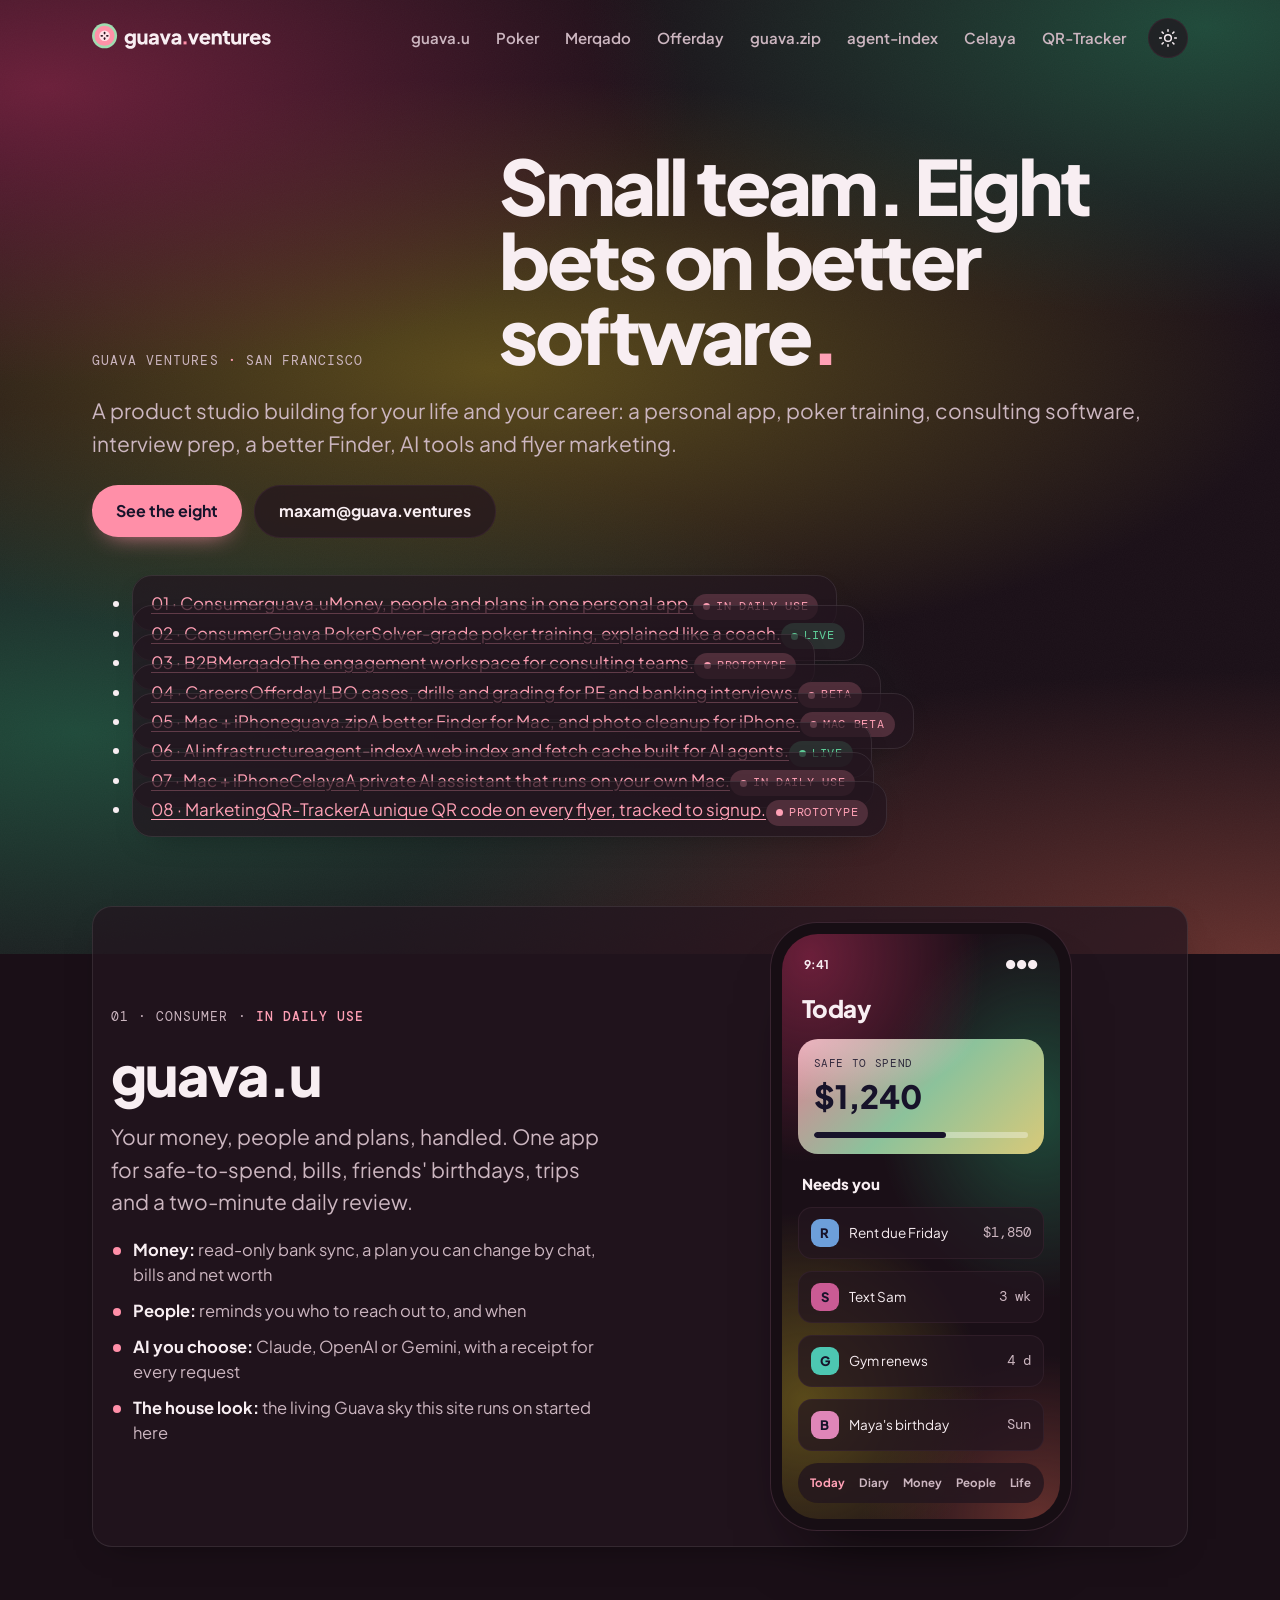
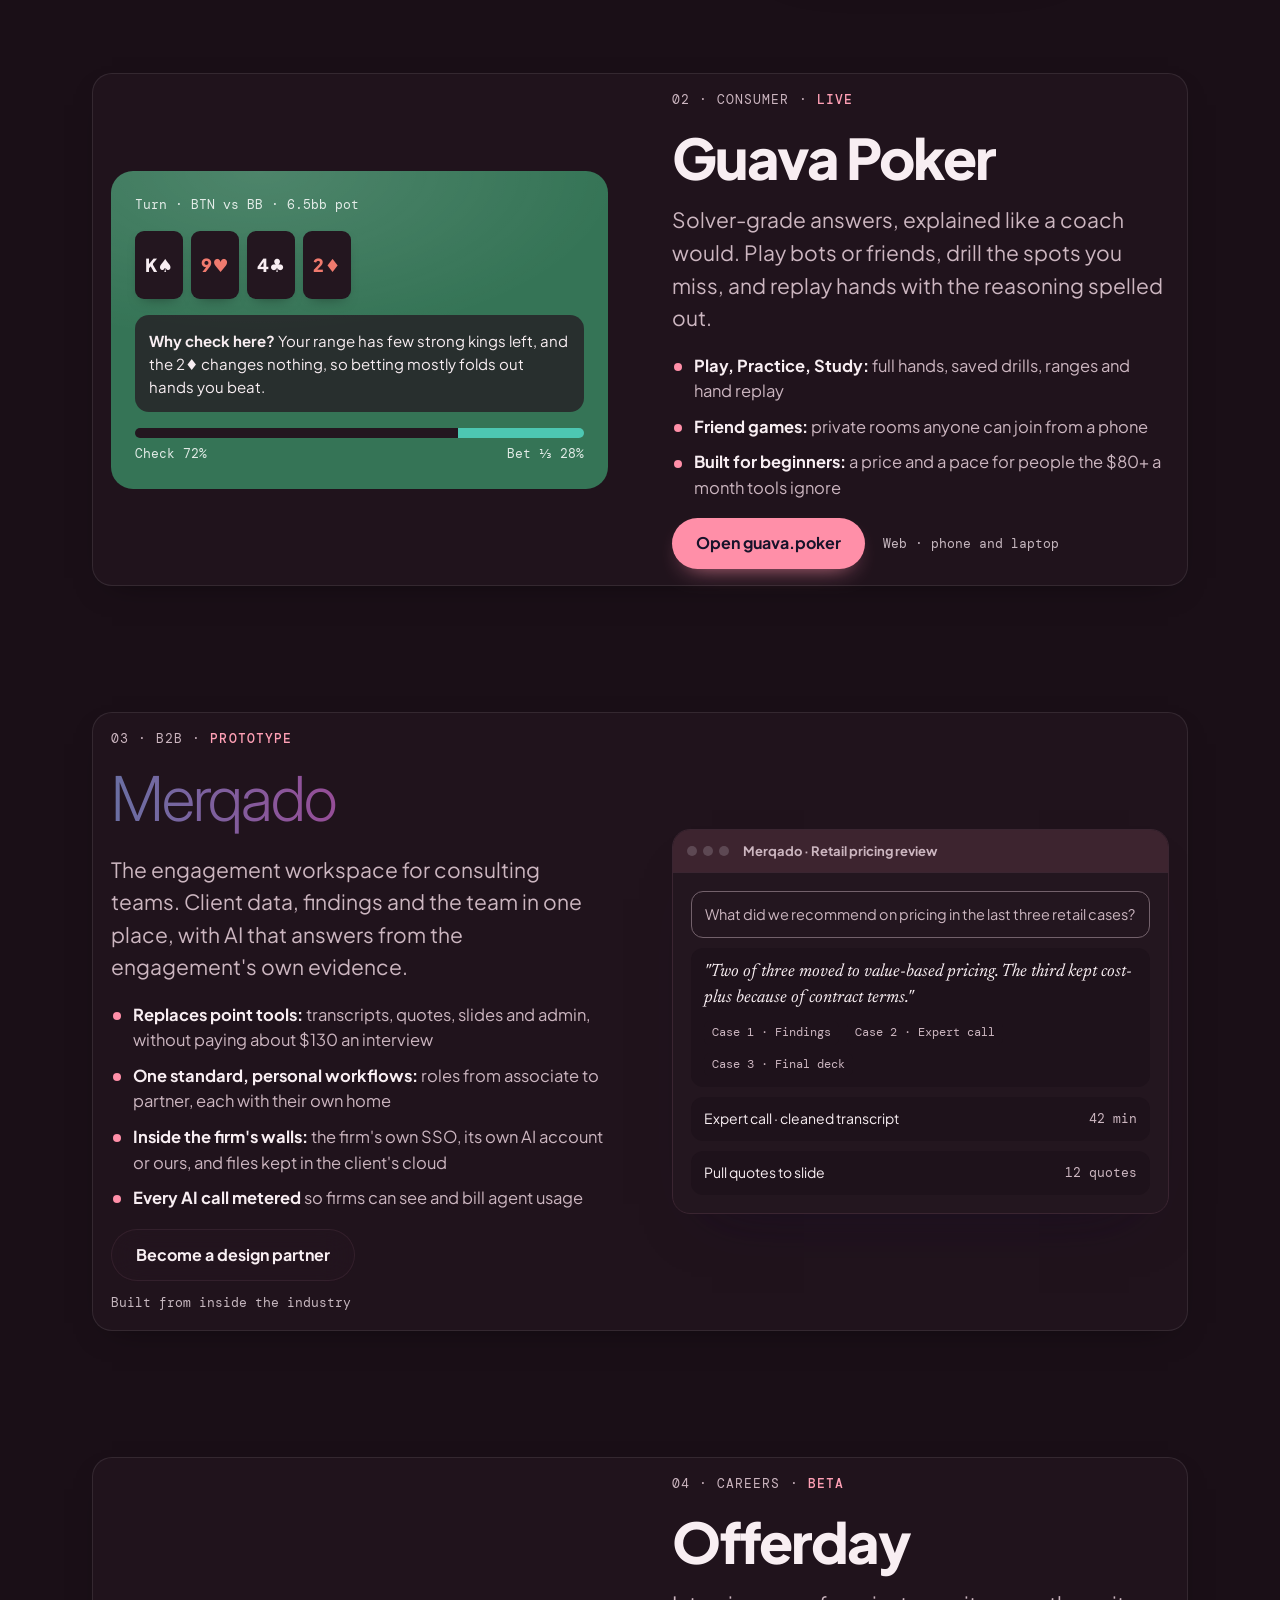
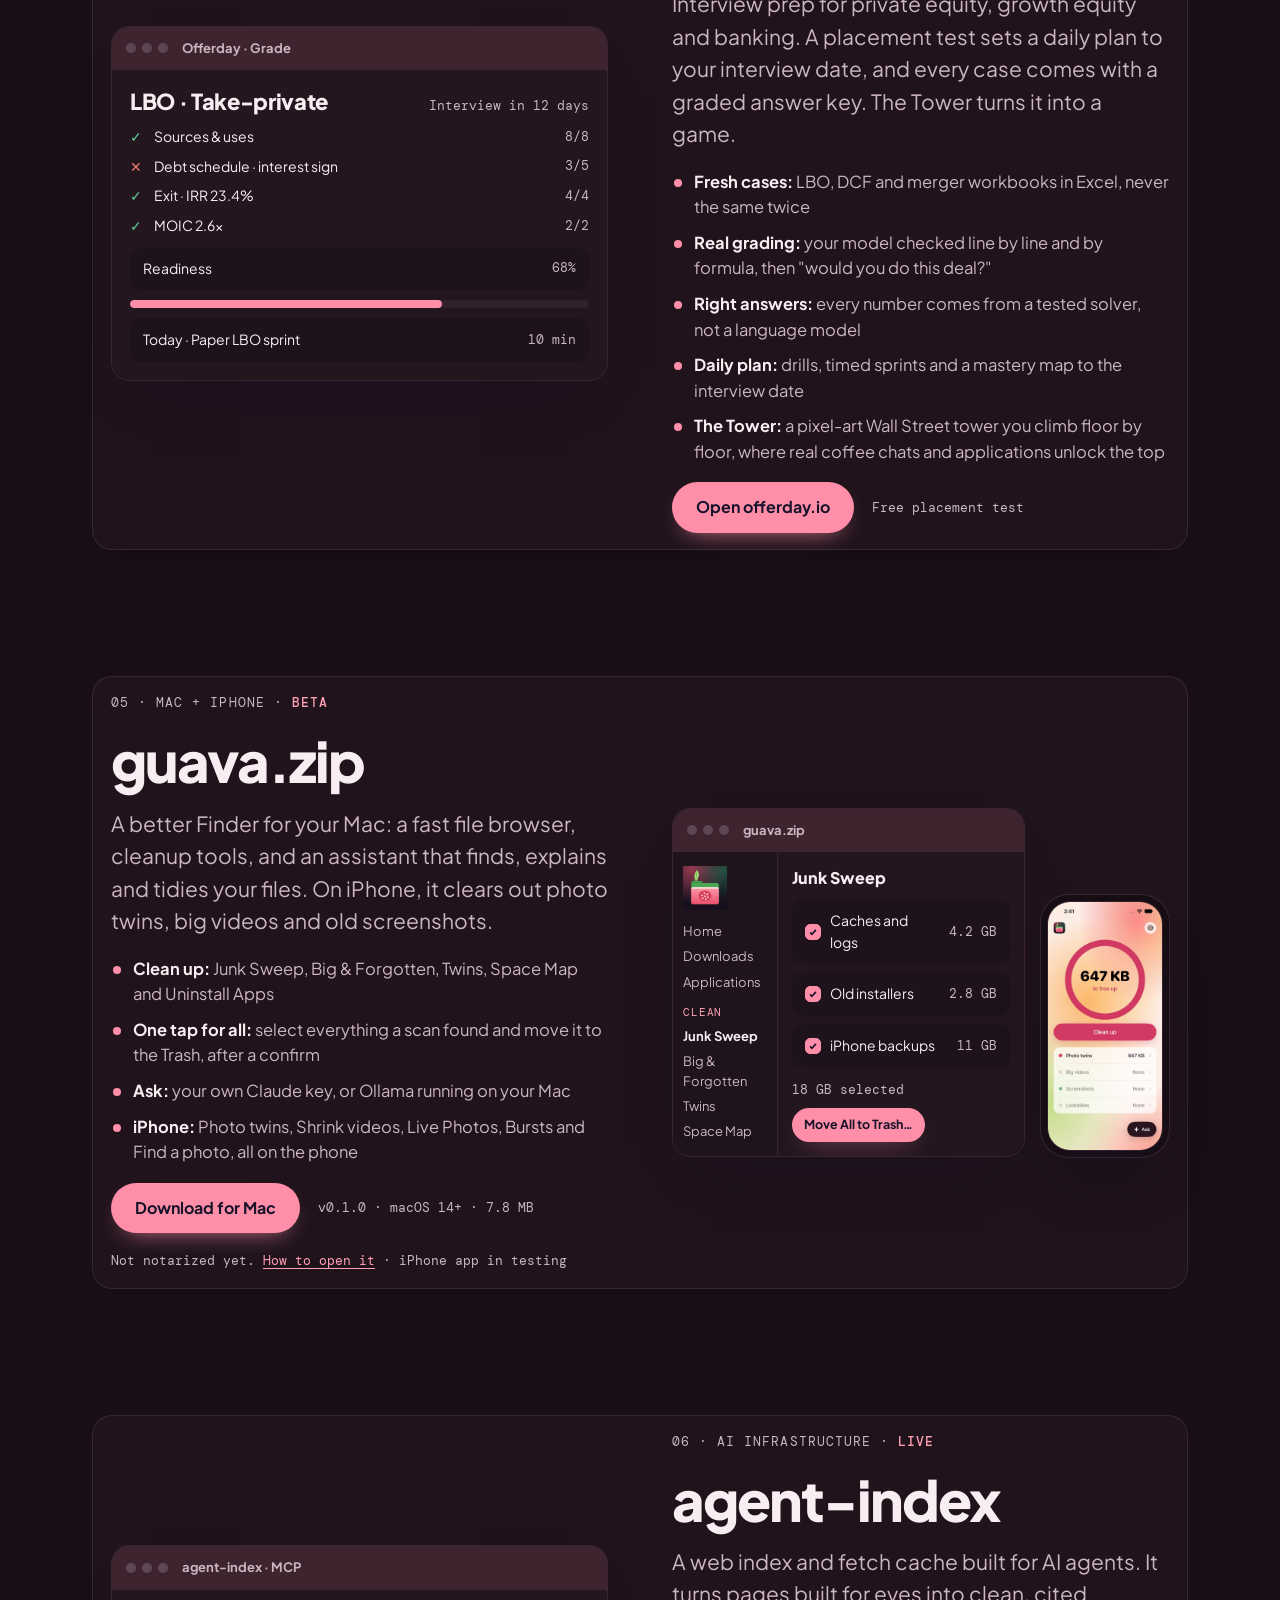
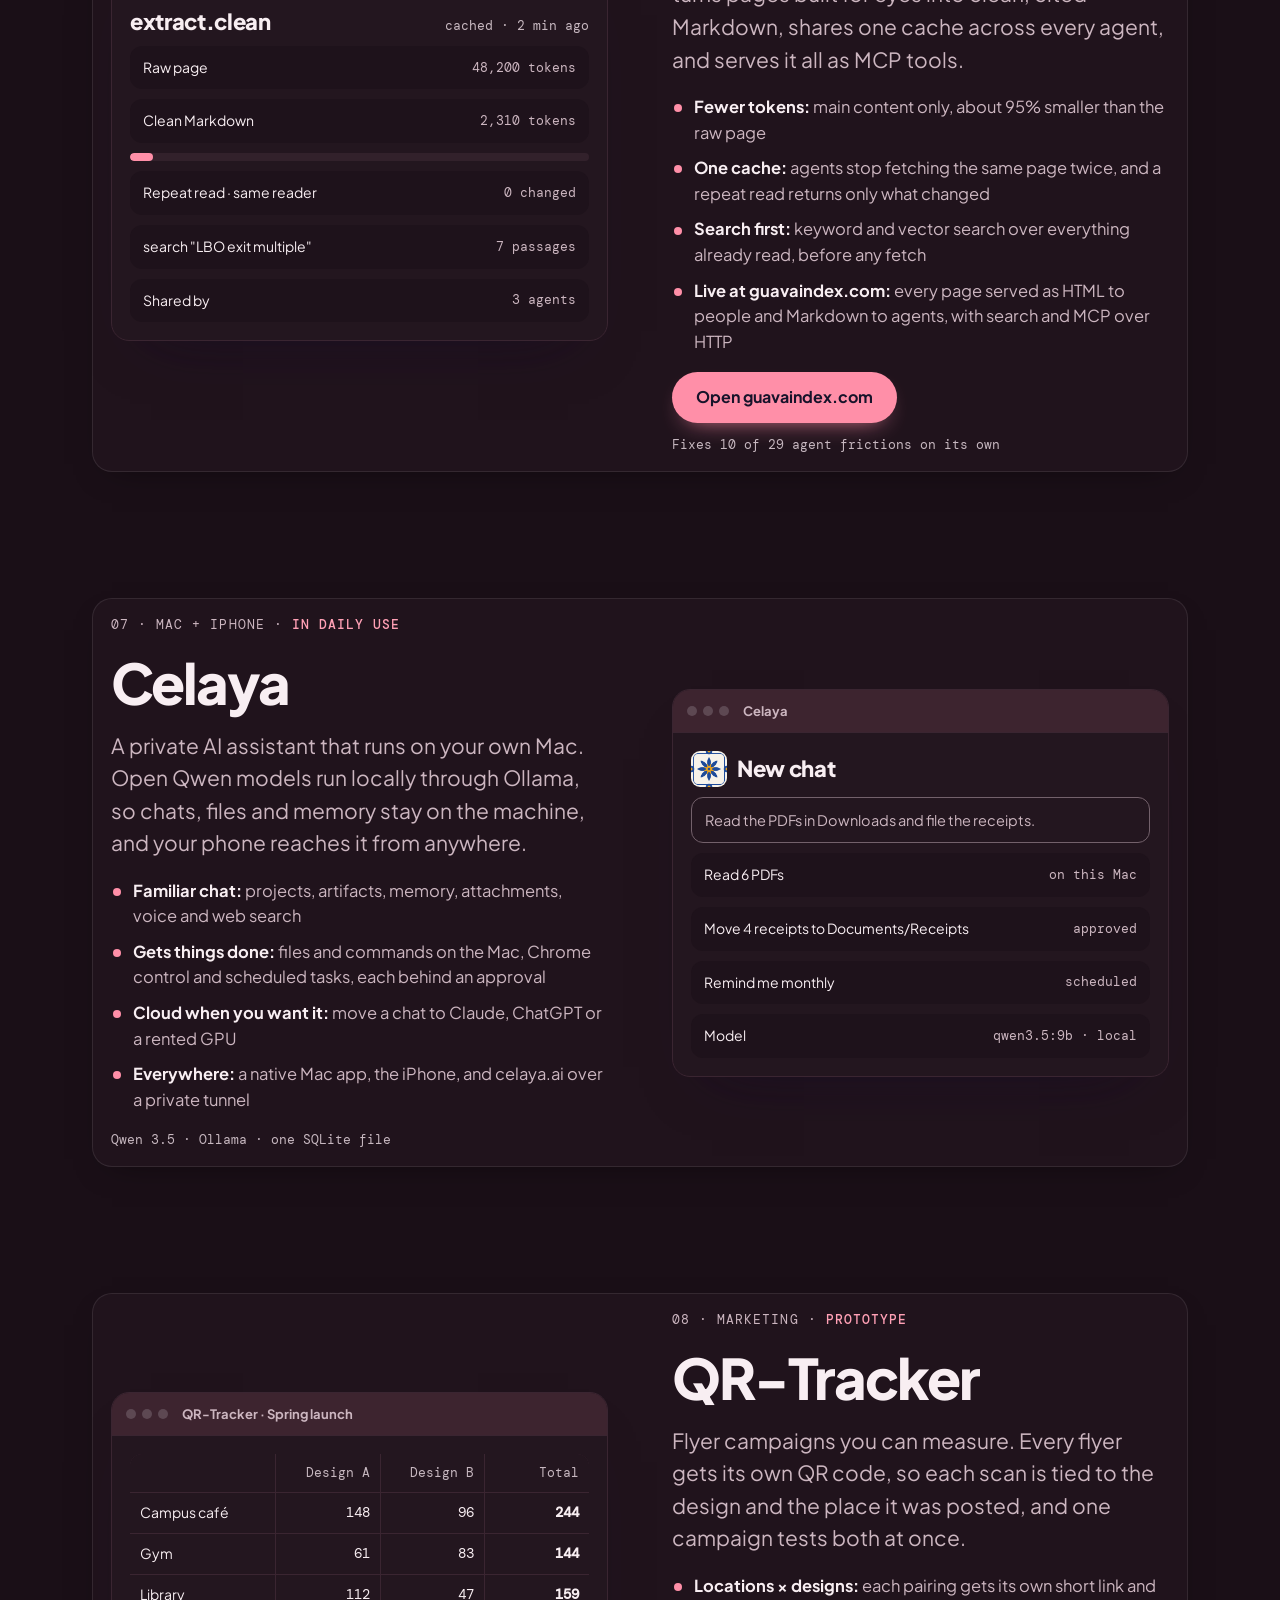
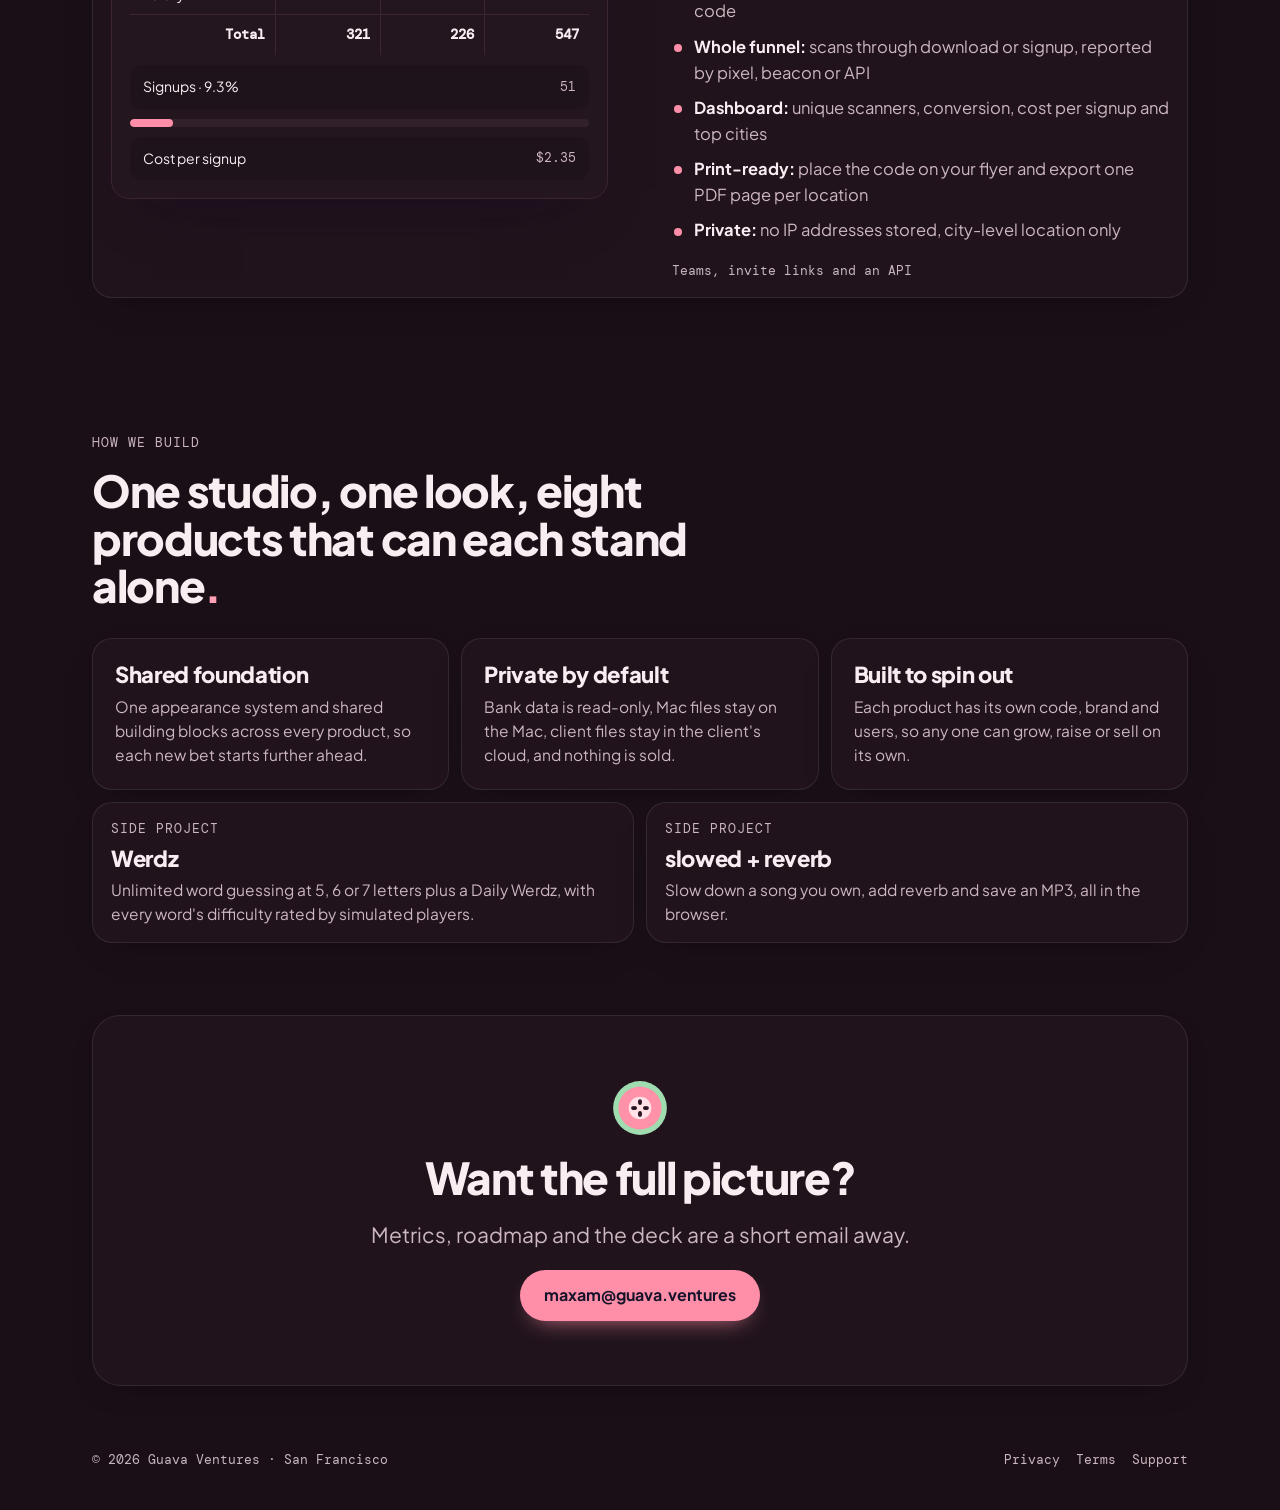
==== commit 13a4205a: "Use maxam@guava.ventures as the site contact email Co-Authored-By: Claude Opus 5.5 <noreply@anthropi" ====
--- a/index.html
+++ b/index.html
@@ -47,55 +47,25 @@
 <main id="main">
 
 <section class="hero wrap-x">
-<h1 class="display">Eight bets on better software<span class="dot">.</span></h1>
+<p class="eyebrow">Guava Ventures <b>·</b> San Francisco</p>
+<h1 class="display">Small team. Eight bets on better software<span class="dot">.</span></h1>
+<p class="lead">A product studio building for your life and your career: a personal app, poker training, consulting software, interview prep, a better Finder, AI tools and flyer marketing.</p>
 <div class="hero-ctas">
-<a class="btn btn-primary" href="#u">See the eight</a>
-<a class="btn btn-glass" href="mailto:hello@guava.ventures">hello@guava.ventures</a>
-</div>
-</section>
-
-<section class="bento wrap-x" id="products" aria-label="Portfolio">
-<ul class="bento-grid">
-<li class="b-u"><a class="card bento-tile reveal" href="#u">
-<span class="bento-top"><span class="bento-ic"><img src="/assets/products/icons/guava-u.png" alt=""></span><span class="chip"><i></i>In daily use</span></span>
-<span class="bv-shot phone"><img src="/assets/products/shots/guavau.jpg" alt="guava.u screenshot" loading="lazy"></span>
-<span class="bento-name"><b>guava.u</b><span>A personal app for your money, plans and people.</span></span>
-</a></li>
-<li class="b-poker"><a class="card bento-tile reveal" href="#poker">
-<span class="bento-top"><span class="bento-ic"><img src="/assets/products/icons/poker.png" alt=""></span><span class="chip live"><i></i>Live</span></span>
-<span class="bv-shot desk"><img src="/assets/products/shots/poker.jpg" alt="Guava Poker screenshot" loading="lazy"></span>
-<span class="bento-name"><b>Guava Poker</b><span>Play full poker hands, then see the best play and why.</span></span>
-</a></li>
-<li class="b-merq"><a class="card bento-tile reveal" href="#merqado">
-<span class="bento-top"><span class="bento-ic"><img src="/assets/products/icons/merqado.png" alt=""></span><span class="chip"><i></i>Prototype</span></span>
-
-<span class="bento-name"><b>Merqado</b><span>A shared workspace for consulting teams, with AI that answers from the project's own files.</span></span>
-</a></li>
-<li class="b-offer"><a class="card bento-tile reveal" href="#offerday">
-<span class="bento-top"><span class="bento-ic"><img src="/assets/products/icons/offerday-tower.png" alt=""></span><span class="chip"><i></i>Beta</span></span>
-<span class="bv-shot desk"><img src="/assets/products/shots/tower.jpg" alt="Offerday screenshot" loading="lazy"></span>
-<span class="bento-name"><b>Offerday</b><span>Finance interview prep with real case models, line-by-line grading and The Tower game.</span></span>
-</a></li>
-<li class="b-zip"><a class="card bento-tile reveal" href="#zip">
-<span class="bento-top"><span class="bento-ic"><img src="/assets/products/guava-mac-icon.png" alt=""></span><span class="chip"><i></i>Beta</span></span>
-<span class="bv-shot phone"><img src="/assets/products/guava-zip-iphone.jpg" alt="guava.zip screenshot" loading="lazy"></span>
-<span class="bento-name"><b>guava.zip</b><span>A Mac file browser with cleanup tools, and an iPhone app that tidies your photos.</span></span>
-</a></li>
-<li class="b-agents"><a class="card bento-tile reveal" href="#agents">
-<span class="bento-top"><span class="bento-ic"><span class="bento-letter">a</span></span><span class="chip live"><i></i>Live</span></span>
-<span class="bv-shot desk"><img src="/assets/products/shots/agentindex.jpg" alt="agent-index screenshot" loading="lazy"></span>
-<span class="bento-name"><b>agent-index</b><span>A search index and shared cache that gives AI agents clean, cited web pages.</span></span>
-</a></li>
-<li class="b-celaya"><a class="card bento-tile reveal" href="#celaya">
-<span class="bento-top"><span class="bento-ic"><img src="/assets/products/celaya-icon.png" alt=""></span><span class="chip"><i></i>In daily use</span></span>
-<span class="bv-shot desk"><img src="/assets/products/shots/celaya.jpg" alt="Celaya screenshot" loading="lazy"></span>
-<span class="bento-name"><b>Celaya</b><span>One place to run your AI projects: every thread, approval and result on one board.</span></span>
-</a></li>
-<li class="b-qr"><a class="card bento-tile reveal" href="#qr">
-<span class="bento-top"><span class="bento-ic"><img src="/assets/products/icons/qr-tracker.svg" alt=""></span><span class="chip"><i></i>Prototype</span></span>
-
-<span class="bento-name"><b>QR-Tracker</b><span>Track flyer campaigns with a unique QR code on every flyer.</span></span>
-</a></li>
+<a class="btn btn-primary" href="#products">See the eight</a>
+<a class="btn btn-glass" href="mailto:maxam@guava.ventures">maxam@guava.ventures</a>
+</div>
+</section>
+
+<section class="glance wrap-x" id="products" aria-label="Portfolio">
+<ul class="glance-grid">
+<li><a class="card glance-card reveal" href="#u"><span class="num">01 · Consumer</span><span class="name">guava.u</span><span class="what">Money, people and plans in one personal app.</span><span class="chip"><i></i>In daily use</span></a></li>
+<li><a class="card glance-card reveal" href="#poker"><span class="num">02 · Consumer</span><span class="name">Guava Poker</span><span class="what">Solver-grade poker training, explained like a coach.</span><span class="chip live"><i></i>Live</span></a></li>
+<li><a class="card glance-card reveal" href="#merqado"><span class="num">03 · B2B</span><span class="name">Merqado</span><span class="what">The engagement workspace for consulting teams.</span><span class="chip"><i></i>Prototype</span></a></li>
+<li><a class="card glance-card reveal" href="#offerday"><span class="num">04 · Careers</span><span class="name">Offerday</span><span class="what">LBO cases, drills and grading for PE and banking interviews.</span><span class="chip"><i></i>Beta</span></a></li>
+<li><a class="card glance-card reveal" href="#zip"><span class="num">05 · Mac + iPhone</span><span class="name">guava.zip</span><span class="what">A better Finder for Mac, and photo cleanup for iPhone.</span><span class="chip"><i></i>Mac beta</span></a></li>
+<li><a class="card glance-card reveal" href="#agents"><span class="num">06 · AI infrastructure</span><span class="name">agent-index</span><span class="what">A web index and fetch cache built for AI agents.</span><span class="chip live"><i></i>Live</span></a></li>
+<li><a class="card glance-card reveal" href="#celaya"><span class="num">07 · Mac + iPhone</span><span class="name">Celaya</span><span class="what">A private AI assistant that runs on your own Mac.</span><span class="chip"><i></i>In daily use</span></a></li>
+<li><a class="card glance-card reveal" href="#qr"><span class="num">08 · Marketing</span><span class="name">QR-Tracker</span><span class="what">A unique QR code on every flyer, tracked to signup.</span><span class="chip"><i></i>Prototype</span></a></li>
 </ul>
 </section>
 
@@ -105,9 +75,28 @@
 <div class="copy">
 <p class="eyebrow">01 · Consumer · <b>In daily use</b></p>
 <h2 class="h1">guava.u</h2>
-<p class="lead">guava.u keeps your everyday admin in one app on your phone. Today shows how much you can safely spend and what needs you: bills due, renewals, payday, birthdays and who to reach out to. Money covers spending, a budget you can change by chat, bills, transactions and net worth, with read-only bank sync. People and Plans keep friends, gifts and trips in view, and Life holds health, work and home admin like the car and insurance. It installs on an iPhone like an app.</p>
-</div>
-<div class="visual"><figure class="shot phone"><img src="/assets/products/shots/guavau.jpg" alt="guava.u screenshot" loading="lazy"></figure></div>
+<p class="lead">Your money, people and plans, handled. One app for safe-to-spend, bills, friends' birthdays, trips and a two-minute daily review.</p>
+<ul>
+<li><b>Money:</b> read-only bank sync, a plan you can change by chat, bills and net worth</li>
+<li><b>People:</b> reminds you who to reach out to, and when</li>
+<li><b>AI you choose:</b> Claude, OpenAI or Gemini, with a receipt for every request</li>
+<li><b>The house look:</b> the living Guava sky this site runs on started here</li>
+</ul>
+</div>
+<div class="visual">
+<div class="phone" role="img" aria-label="guava.u Today screen"><div class="phone-screen">
+<div class="status"><span data-clock>9:41</span><span>●●●</span></div>
+<div style="font-size:24px;font-weight:800;letter-spacing:-.02em;padding:4px 4px 0;font-family:var(--f-display)">Today</div>
+<div class="hero-card"><p class="mono" style="font-size:11px;text-transform:uppercase;letter-spacing:.06em;opacity:.85">Safe to spend</p><p style="font-size:32px;font-weight:800;font-family:var(--f-display)">$1,240</p>
+<div class="freq" style="margin-top:10px;height:6px;background:rgba(255,255,255,.35)"><i style="width:62%;background:currentColor;border-radius:999px"></i></div></div>
+<p style="margin:6px 4px 0;font-weight:800;font-size:15px">Needs you</p>
+<div class="glassrow"><span class="tile" style="background:var(--c1-fill);color:var(--c1-on)">R</span>Rent due Friday<span class="mono" style="margin-left:auto;color:var(--ink-soft)">$1,850</span></div>
+<div class="glassrow"><span class="tile" style="background:var(--c4-fill);color:var(--c4-on)">S</span>Text Sam<span class="mono" style="margin-left:auto;color:var(--ink-soft)">3 wk</span></div>
+<div class="glassrow"><span class="tile" style="background:var(--c3-fill);color:var(--c3-on)">G</span>Gym renews<span class="mono" style="margin-left:auto;color:var(--ink-soft)">4 d</span></div>
+<div class="glassrow"><span class="tile" style="background:var(--c8-fill);color:var(--c8-on)">B</span>Maya's birthday<span class="mono" style="margin-left:auto;color:var(--ink-soft)">Sun</span></div>
+<div class="tabbar"><span class="on">Today</span><span>Diary</span><span>Money</span><span>People</span><span>Life</span></div>
+</div></div>
+</div>
 </div>
 </section>
 
@@ -117,10 +106,25 @@
 <div class="copy">
 <p class="eyebrow">02 · Consumer · <b>Live</b></p>
 <h2 class="h1">Guava Poker</h2>
-<p class="lead">Guava Poker lets you play full hands of Hold'em and Omaha against bots or friends, then study them. A solver runs in your browser to show the best play and how often to take each action, and your mistakes turn into drills, quizzes and hand reviews. Friends can join a private table from their phones, and an account keeps your hands and progress in sync between phone and laptop.</p>
+<p class="lead">Solver-grade answers, explained like a coach would. Play bots or friends, drill the spots you miss, and replay hands with the reasoning spelled out.</p>
+<ul>
+<li><b>Play, Practice, Study:</b> full hands, saved drills, ranges and hand replay</li>
+<li><b>Friend games:</b> private rooms anyone can join from a phone</li>
+<li><b>Built for beginners:</b> a price and a pace for people the $80+ a month tools ignore</li>
+</ul>
 <div class="row"><a class="btn btn-primary" href="https://guava.poker">Open guava.poker</a><span class="meta">Web · phone and laptop</span></div>
 </div>
-<div class="visual"><figure class="shot desk"><img src="/assets/products/shots/poker.jpg" alt="Guava Poker screenshot" loading="lazy"></figure></div>
+<div class="visual">
+<div class="felt" role="img" aria-label="Guava Poker study spot">
+<p class="meta" style="margin:0">Turn · BTN vs BB · 6.5bb pot</p>
+<div class="cards"><span class="pcard">K♠</span><span class="pcard red">9♥</span><span class="pcard">4♣</span><span class="pcard red">2♦</span></div>
+<div class="coach"><strong>Why check here?</strong> Your range has few strong kings left, and the 2♦ changes nothing, so betting mostly folds out hands you beat.</div>
+<div style="display:grid;gap:6px">
+<div class="freq"><i style="width:72%;background:var(--panel)"></i><i style="width:28%;background:var(--c3-fill)"></i></div>
+<div class="meta" style="display:flex;justify-content:space-between;margin:0"><span>Check 72%</span><span>Bet ⅓ 28%</span></div>
+</div>
+</div>
+</div>
 </div>
 </section>
 
@@ -130,10 +134,29 @@
 <div class="copy">
 <p class="eyebrow">03 · B2B · <b>Prototype</b></p>
 <h2 class="merqado-word">Merqado</h2>
-<p class="lead">Merqado gives a consulting team one place for each engagement: client data, findings, files and the team. Everyone gets a home view that fits their role, from associate to partner. People sign in with their firm's own login, files stay in the client's cloud, and the AI runs on the firm's own model account or on Merqado's, with every call metered so usage can be billed. It is an early prototype.</p>
-<div class="row"><a class="btn btn-glass" href="mailto:hello@guava.ventures?subject=Merqado%20design%20partner">Become a design partner</a><span class="meta">Built from inside the industry</span></div>
-</div>
-<div class="visual"><div class="shot-icon"><img src="/assets/products/icons/merqado.png" alt=""></div></div>
+<p class="lead">The engagement workspace for consulting teams. Client data, findings and the team in one place, with AI that answers from the engagement's own evidence.</p>
+<ul>
+<li><b>Replaces point tools:</b> transcripts, quotes, slides and admin, without paying about $130 an interview</li>
+<li><b>One standard, personal workflows:</b> roles from associate to partner, each with their own home</li>
+<li><b>Inside the firm's walls:</b> the firm's own SSO, its own AI account or ours, and files kept in the client's cloud</li>
+<li><b>Every AI call metered</b> so firms can see and bill agent usage</li>
+</ul>
+<div class="row"><a class="btn btn-glass" href="mailto:maxam@guava.ventures?subject=Merqado%20design%20partner">Become a design partner</a><span class="meta">Built from inside the industry</span></div>
+</div>
+<div class="visual">
+<div class="screen" role="img" aria-label="Merqado answering a question from past cases">
+<div class="screen-bar"><i></i><i></i><i></i><span>Merqado · Retail pricing review</span></div>
+<div class="screen-body">
+<div class="ask">What did we recommend on pricing in the last three retail cases?</div>
+<div class="line" style="display:grid;gap:10px;justify-content:stretch">
+<span class="quote">"Two of three moved to value-based pricing. The third kept cost-plus because of contract terms."</span>
+<span class="src"><span>Case 1 · Findings</span><span>Case 2 · Expert call</span><span>Case 3 · Final deck</span></span>
+</div>
+<div class="line"><span>Expert call · cleaned transcript</span><span class="v">42 min</span></div>
+<div class="line"><span>Pull quotes to slide</span><span class="v">12 quotes</span></div>
+</div>
+</div>
+</div>
 </div>
 </section>
 
@@ -143,10 +166,33 @@
 <div class="copy">
 <p class="eyebrow">04 · Careers · <b>Beta</b></p>
 <h2 class="h1">Offerday</h2>
-<p class="lead">Offerday prepares you for private equity, banking and investing interviews. A short placement test sets a daily plan up to your interview date, with drills on the mechanics and the questions you'll be asked. It builds fresh LBO, DCF and merger cases as Excel workbooks with a worked answer key, then grades the model you send back line by line and by formula. Every number comes from a tested solver, not an AI guess. The Tower turns your prep into a pixel-art game: you climb a Wall Street tower floor by floor, and real steps like coffee chats and applications unlock the top.</p>
+<p class="lead">Interview prep for private equity, growth equity and banking. A placement test sets a daily plan to your interview date, and every case comes with a graded answer key. The Tower turns it into a game.</p>
+<ul>
+<li><b>Fresh cases:</b> LBO, DCF and merger workbooks in Excel, never the same twice</li>
+<li><b>Real grading:</b> your model checked line by line and by formula, then "would you do this deal?"</li>
+<li><b>Right answers:</b> every number comes from a tested solver, not a language model</li>
+<li><b>Daily plan:</b> drills, timed sprints and a mastery map to the interview date</li>
+<li><b>The Tower:</b> a pixel-art Wall Street tower you climb floor by floor, where real coffee chats and applications unlock the top</li>
+</ul>
 <div class="row"><a class="btn btn-primary" href="https://offerday.io">Open offerday.io</a><span class="meta">Free placement test</span></div>
 </div>
-<div class="visual shots-2"><figure class="shot desk"><img src="/assets/products/shots/offerday.jpg" alt="Offerday case tracks" loading="lazy"></figure><figure class="shot desk"><img src="/assets/products/shots/tower.jpg" alt="The Tower" loading="lazy"></figure></div>
+<div class="visual">
+<div class="screen" role="img" aria-label="Offerday grading an LBO model">
+<div class="screen-bar"><i></i><i></i><i></i><span>Offerday · Grade</span></div>
+<div class="screen-body">
+<div style="display:flex;justify-content:space-between;align-items:baseline;gap:12px"><span class="h3">LBO · Take-private</span><span class="meta">Interview in 12 days</span></div>
+<div class="grade">
+<span class="ok">✓</span><span>Sources &amp; uses</span><span class="meta">8/8</span>
+<span class="no">✕</span><span>Debt schedule · interest sign</span><span class="meta">3/5</span>
+<span class="ok">✓</span><span>Exit · IRR 23.4%</span><span class="meta">4/4</span>
+<span class="ok">✓</span><span>MOIC 2.6x</span><span class="meta">2/2</span>
+</div>
+<div class="line"><span>Readiness</span><span class="v">68%</span></div>
+<div class="meter" aria-hidden="true"><i style="width:68%"></i></div>
+<div class="line"><span>Today · Paper LBO sprint</span><span class="v">10 min</span></div>
+</div>
+</div>
+</div>
 </div>
 </section>
 
@@ -156,11 +202,41 @@
 <div class="copy">
 <p class="eyebrow">05 · Mac + iPhone · <b>Beta</b></p>
 <h2 class="h1">guava.zip</h2>
-<p class="lead">guava.zip is a better Finder for the Mac. Next to a fast file browser it finds junk, big forgotten files, duplicates and leftover apps, maps where your space went and lists what runs in the background, and you can move everything a scan finds to the Trash at once. An assistant can find, explain and tidy files with your own Claude key or a model running on the Mac. The iPhone app finds duplicate photos, shrinks big videos and clears out bursts, Live Photos and old screenshots.</p>
+<p class="lead">A better Finder for your Mac: a fast file browser, cleanup tools, and an assistant that finds, explains and tidies your files. On iPhone, it clears out photo twins, big videos and old screenshots.</p>
+<ul>
+<li><b>Clean up:</b> Junk Sweep, Big &amp; Forgotten, Twins, Space Map and Uninstall Apps</li>
+<li><b>One tap for all:</b> select everything a scan found and move it to the Trash, after a confirm</li>
+<li><b>Ask:</b> your own Claude key, or Ollama running on your Mac</li>
+<li><b>iPhone:</b> Photo twins, Shrink videos, Live Photos, Bursts and Find a photo, all on the phone</li>
+</ul>
 <div class="row"><a class="btn btn-primary" href="/download/Guava.zip" download>Download for Mac</a><span class="meta">v0.1.0 · macOS 14+ · 7.8 MB</span></div>
 <p class="meta" style="margin:0">Not notarized yet. <a href="/support/#mac">How to open it</a> · iPhone app in testing</p>
 </div>
-<div class="visual"><figure class="shot phone"><img src="/assets/products/guava-zip-iphone.jpg" alt="guava.zip screenshot" loading="lazy"></figure></div>
+<div class="visual">
+<div class="devices">
+<div class="screen" role="img" aria-label="guava.zip Junk Sweep on Mac">
+<div class="screen-bar"><i></i><i></i><i></i><span>guava.zip</span></div>
+<div style="display:flex;min-height:300px">
+<div class="mac-side">
+<img src="/assets/products/guava-mac-icon.png" alt="" width="44" height="44" style="display:block;margin-bottom:6px">
+<span>Home</span><span>Downloads</span><span>Applications</span>
+<span class="sec">CLEAN</span>
+<span class="on">Junk Sweep</span><span>Big &amp; Forgotten</span><span>Twins</span><span>Space Map</span>
+</div>
+<div style="flex:1;min-width:0;padding:14px;display:flex;flex-direction:column;gap:8px">
+<p style="margin:0;font-weight:800;font-size:16px">Junk Sweep</p>
+<div class="line"><span style="display:flex;gap:9px;align-items:center"><span class="check on"><svg viewBox="0 0 12 12" fill="none" stroke="currentColor" stroke-width="2"><path d="M2.5 6.5l2.2 2.2L9.5 3.5"/></svg></span>Caches and logs</span><span class="v">4.2 GB</span></div>
+<div class="line"><span style="display:flex;gap:9px;align-items:center"><span class="check on"><svg viewBox="0 0 12 12" fill="none" stroke="currentColor" stroke-width="2"><path d="M2.5 6.5l2.2 2.2L9.5 3.5"/></svg></span>Old installers</span><span class="v">2.8 GB</span></div>
+<div class="line"><span style="display:flex;gap:9px;align-items:center"><span class="check on"><svg viewBox="0 0 12 12" fill="none" stroke="currentColor" stroke-width="2"><path d="M2.5 6.5l2.2 2.2L9.5 3.5"/></svg></span>iPhone backups</span><span class="v">11 GB</span></div>
+<div style="margin-top:auto;display:flex;justify-content:space-between;align-items:center;gap:8px;flex-wrap:wrap">
+<span class="meta">18 GB selected</span><span class="btn btn-primary btn-sm" style="padding:7px 12px;font-size:12.5px">Move All to Trash…</span>
+</div>
+</div>
+</div>
+</div>
+<div class="phone"><img class="shot" src="/assets/products/guava-zip-iphone.jpg" alt="guava.zip for iPhone home screen" width="600" height="1304"></div>
+</div>
+</div>
 </div>
 </section>
 
@@ -170,10 +246,29 @@
 <div class="copy">
 <p class="eyebrow">06 · AI infrastructure · <b>Live</b></p>
 <h2 class="h1">agent-index</h2>
-<p class="lead">agent-index fetches web pages for AI agents and turns them into clean Markdown with sources, using about 95% fewer tokens than the raw page. One cache is shared by every agent, so a page is fetched once and a repeat read returns only what changed. Agents can search everything already read before fetching anything new, and it all works through MCP tools at guavaindex.com.</p>
+<p class="lead">A web index and fetch cache built for AI agents. It turns pages built for eyes into clean, cited Markdown, shares one cache across every agent, and serves it all as MCP tools.</p>
+<ul>
+<li><b>Fewer tokens:</b> main content only, about 95% smaller than the raw page</li>
+<li><b>One cache:</b> agents stop fetching the same page twice, and a repeat read returns only what changed</li>
+<li><b>Search first:</b> keyword and vector search over everything already read, before any fetch</li>
+<li><b>Live at guavaindex.com:</b> every page served as HTML to people and Markdown to agents, with search and MCP over HTTP</li>
+</ul>
 <div class="row"><a class="btn btn-primary" href="https://guavaindex.com">Open guavaindex.com</a><span class="meta">Fixes 10 of 29 agent frictions on its own</span></div>
 </div>
-<div class="visual"><figure class="shot desk"><img src="/assets/products/shots/agentindex.jpg" alt="agent-index screenshot" loading="lazy"></figure></div>
+<div class="visual">
+<div class="screen" role="img" aria-label="agent-index cleaning a page for an agent">
+<div class="screen-bar"><i></i><i></i><i></i><span>agent-index · MCP</span></div>
+<div class="screen-body">
+<div style="display:flex;justify-content:space-between;align-items:baseline;gap:12px"><span class="h3">extract.clean</span><span class="meta">cached · 2 min ago</span></div>
+<div class="line"><span>Raw page</span><span class="v">48,200 tokens</span></div>
+<div class="line"><span>Clean Markdown</span><span class="v">2,310 tokens</span></div>
+<div class="meter" aria-hidden="true"><i style="width:5%"></i></div>
+<div class="line"><span>Repeat read · same reader</span><span class="v">0 changed</span></div>
+<div class="line"><span>search "LBO exit multiple"</span><span class="v">7 passages</span></div>
+<div class="line"><span>Shared by</span><span class="v">3 agents</span></div>
+</div>
+</div>
+</div>
 </div>
 </section>
 
@@ -183,10 +278,28 @@
 <div class="copy">
 <p class="eyebrow">07 · Mac + iPhone · <b>In daily use</b></p>
 <h2 class="h1">Celaya</h2>
-<p class="lead">Celaya is a home base for work you hand to AI. It gathers your project threads in one place, flags the ones waiting on you with a one-tap approval or answer, and sends a morning and evening brief. You can hand a task to Claude Code or ChatGPT from it, lay out apps and pages as tiles on a board, and chat with a private model that runs on your own Mac. It works as a Mac app, on iPhone and at celaya.ai.</p>
-<div class="row"><span class="meta">Mac · iPhone · celaya.ai</span></div>
-</div>
-<div class="visual"><figure class="shot desk"><img src="/assets/products/shots/celaya.jpg" alt="Celaya screenshot" loading="lazy"></figure></div>
+<p class="lead">A private AI assistant that runs on your own Mac. Open Qwen models run locally through Ollama, so chats, files and memory stay on the machine, and your phone reaches it from anywhere.</p>
+<ul>
+<li><b>Familiar chat:</b> projects, artifacts, memory, attachments, voice and web search</li>
+<li><b>Gets things done:</b> files and commands on the Mac, Chrome control and scheduled tasks, each behind an approval</li>
+<li><b>Cloud when you want it:</b> move a chat to Claude, ChatGPT or a rented GPU</li>
+<li><b>Everywhere:</b> a native Mac app, the iPhone, and celaya.ai over a private tunnel</li>
+</ul>
+<div class="row"><span class="meta">Qwen 3.5 · Ollama · one SQLite file</span></div>
+</div>
+<div class="visual">
+<div class="screen" role="img" aria-label="Celaya filing receipts on a Mac">
+<div class="screen-bar"><i></i><i></i><i></i><span>Celaya</span></div>
+<div class="screen-body">
+<div style="display:flex;align-items:center;gap:10px"><img src="/assets/products/celaya-icon.png" alt="" width="36" height="36" style="border-radius:9px"><span class="h3">New chat</span></div>
+<div class="ask">Read the PDFs in Downloads and file the receipts.</div>
+<div class="line"><span>Read 6 PDFs</span><span class="v">on this Mac</span></div>
+<div class="line"><span>Move 4 receipts to Documents/Receipts</span><span class="v">approved</span></div>
+<div class="line"><span>Remind me monthly</span><span class="v">scheduled</span></div>
+<div class="line"><span>Model</span><span class="v">qwen3.5:9b · local</span></div>
+</div>
+</div>
+</div>
 </div>
 </section>
 
@@ -196,10 +309,33 @@
 <div class="copy">
 <p class="eyebrow">08 · Marketing · <b>Prototype</b></p>
 <h2 class="h1">QR-Tracker</h2>
-<p class="lead">QR-Tracker shows which flyer and which location bring people in. Each campaign is a grid of places and flyer designs, and every pairing gets its own QR code and short link. Scans are followed through to downloads or sign-ups, and a dashboard shows conversion, cost per sign-up, busy hours and top cities. It exports print-ready flyers with the right code on each page, and teams can share campaigns and connect through an API.</p>
+<p class="lead">Flyer campaigns you can measure. Every flyer gets its own QR code, so each scan is tied to the design and the place it was posted, and one campaign tests both at once.</p>
+<ul>
+<li><b>Locations × designs:</b> each pairing gets its own short link and code</li>
+<li><b>Whole funnel:</b> scans through download or signup, reported by pixel, beacon or API</li>
+<li><b>Dashboard:</b> unique scanners, conversion, cost per signup and top cities</li>
+<li><b>Print-ready:</b> place the code on your flyer and export one PDF page per location</li>
+<li><b>Private:</b> no IP addresses stored, city-level location only</li>
+</ul>
 <div class="row"><span class="meta">Teams, invite links and an API</span></div>
 </div>
-<div class="visual"><div class="shot-icon"><img src="/assets/products/icons/qr-tracker.svg" alt=""></div></div>
+<div class="visual">
+<div class="screen" role="img" aria-label="QR-Tracker matrix of scans by location and flyer design">
+<div class="screen-bar"><i></i><i></i><i></i><span>QR-Tracker · Spring launch</span></div>
+<div class="screen-body">
+<div class="matrix">
+<span></span><span class="meta">Design A</span><span class="meta">Design B</span><span class="meta">Total</span>
+<span>Campus café</span><span class="v">148</span><span class="v">96</span><b>244</b>
+<span>Gym</span><span class="v">61</span><span class="v">83</span><b>144</b>
+<span>Library</span><span class="v">112</span><span class="v">47</span><b>159</b>
+<b>Total</b><b>321</b><b>226</b><b>547</b>
+</div>
+<div class="line"><span>Signups · 9.3%</span><span class="v">51</span></div>
+<div class="meter" aria-hidden="true"><i style="width:9.3%"></i></div>
+<div class="line"><span>Cost per signup</span><span class="v">$2.35</span></div>
+</div>
+</div>
+</div>
 </div>
 </section>
 
@@ -216,8 +352,8 @@
 <div class="card reveal"><span class="h3">Built to spin out</span><p>Each product has its own code, brand and users, so any one can grow, raise or sell on its own.</p></div>
 </div>
 <div class="sides">
-<div class="card side reveal"><span class="eyebrow">Side project</span><span class="side-ic"><img src="/assets/products/icons/werdz.png" alt="" width="36" height="36"></span><span class="h3">Werdz</span><p>Werdz makes a new puzzle every time, so you never run out. It has the Wordle-style Werdz at 5, 6 or 7 letters with a Daily Werdz, plus Groupz, Buzz, a mini crossword, Sudoku and five more puzzles. It installs as an app and works offline.</p></div>
-<div class="card side reveal"><span class="eyebrow">Side project</span><span class="h3">slowed + reverb</span><p>slowed + reverb runs entirely in your browser. Open a song file, set the tempo, add reverb with controls for amount, room size and tone, and save the result as an MP3 to a playlist on your device. Nothing is uploaded, and the same controls live inside Celaya.</p></div>
+<div class="card side reveal"><span class="eyebrow">Side project</span><span class="h3">Werdz</span><p>Unlimited word guessing at 5, 6 or 7 letters plus a Daily Werdz, with every word's difficulty rated by simulated players.</p></div>
+<div class="card side reveal"><span class="eyebrow">Side project</span><span class="h3">slowed + reverb</span><p>Slow down a song you own, add reverb and save an MP3, all in the browser.</p></div>
 </div>
 </section>
 
@@ -226,7 +362,7 @@
 <img src="/assets/logo/guava-mark.svg" alt="" width="56" height="56">
 <h2 class="h2" id="contact-h">Want the full picture?</h2>
 <p class="lead" style="max-width:40ch">Metrics, roadmap and the deck are a short email away.</p>
-<a class="btn btn-primary" href="mailto:hello@guava.ventures">hello@guava.ventures</a>
+<a class="btn btn-primary" href="mailto:maxam@guava.ventures">maxam@guava.ventures</a>
 </div>
 </section>
 
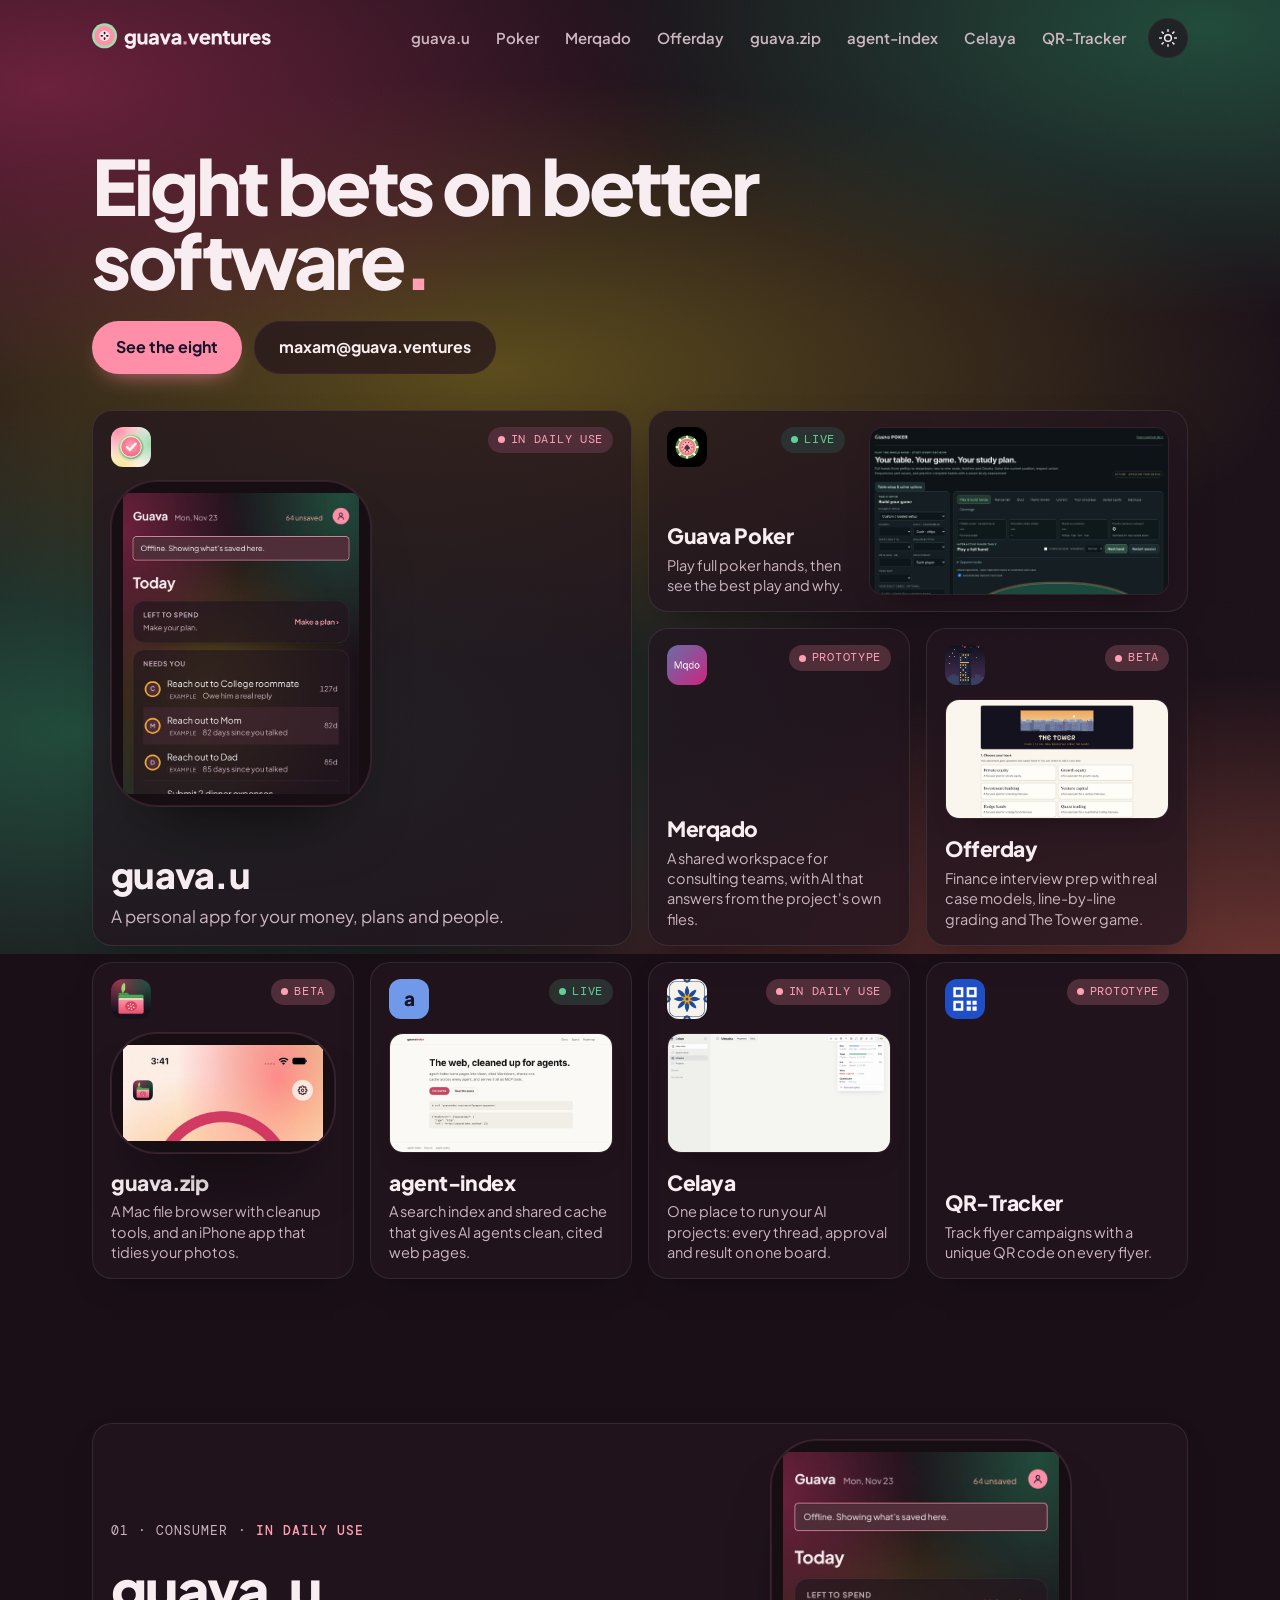
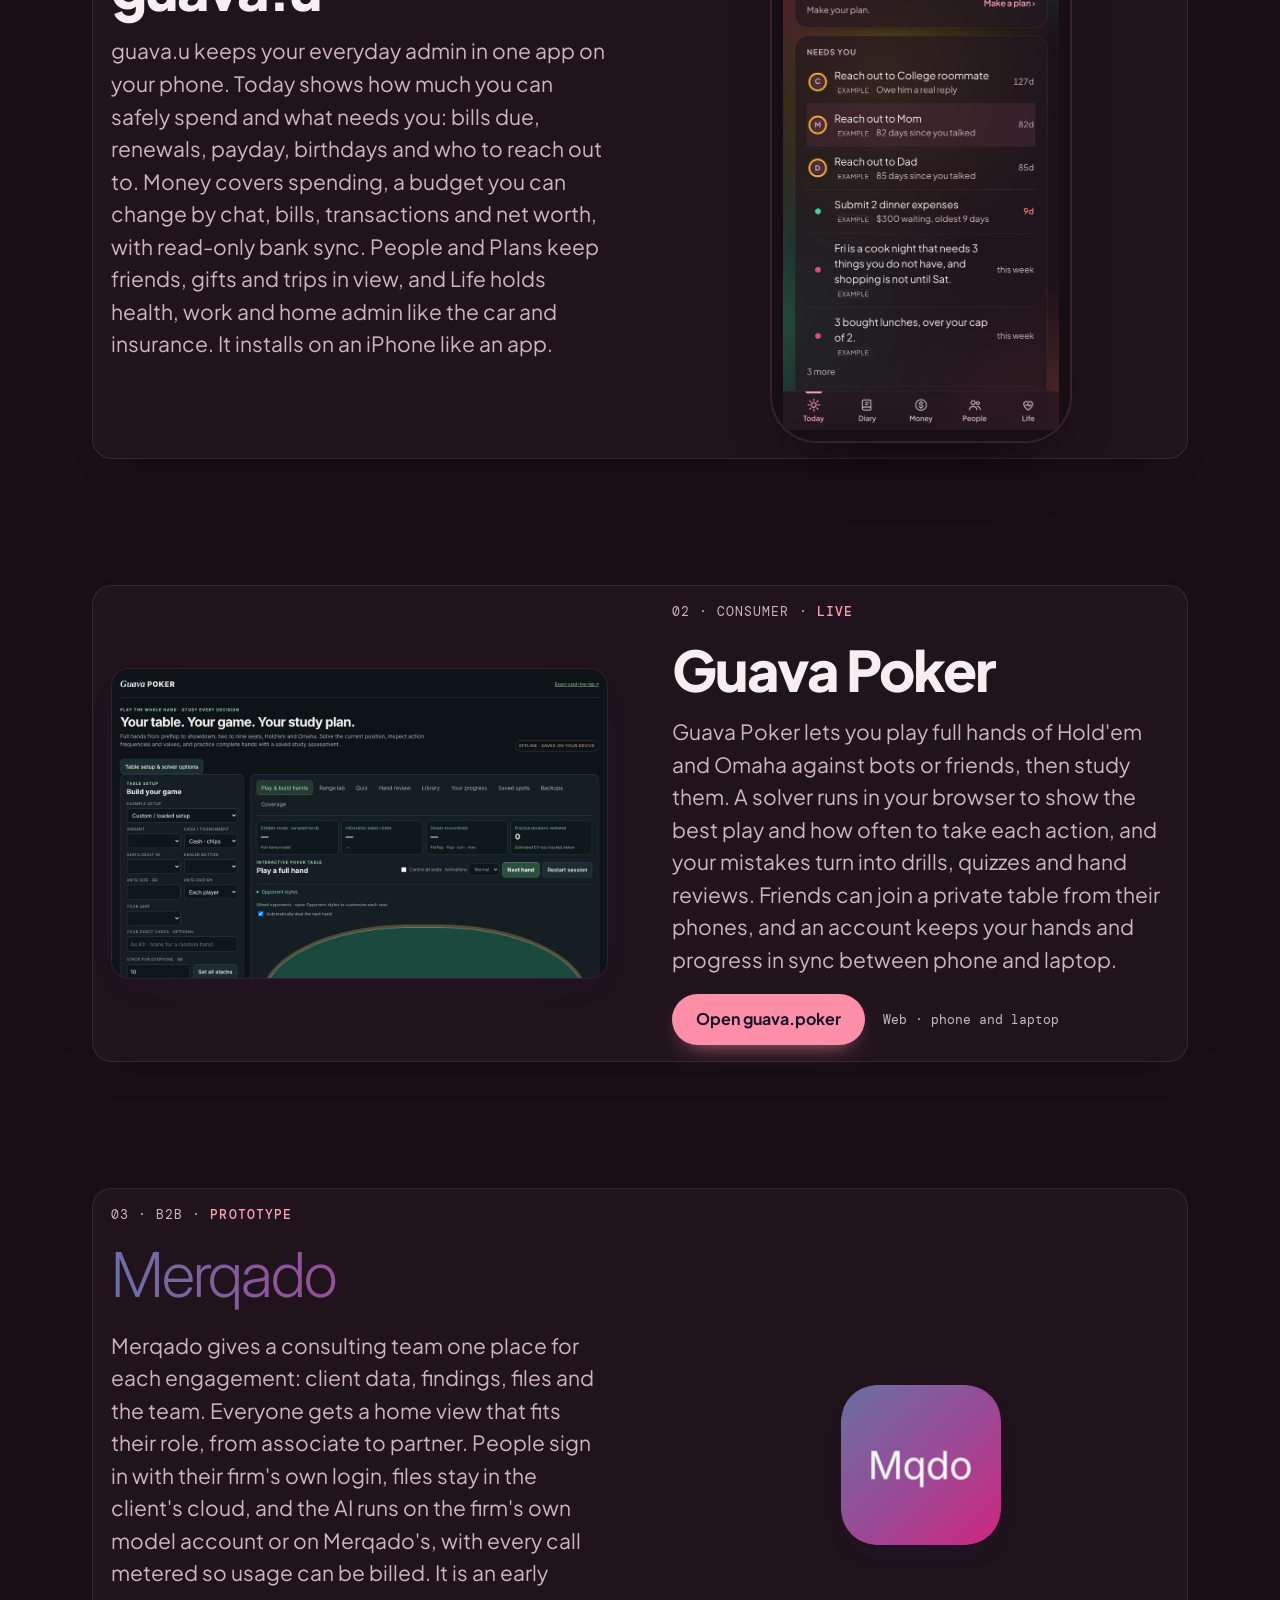
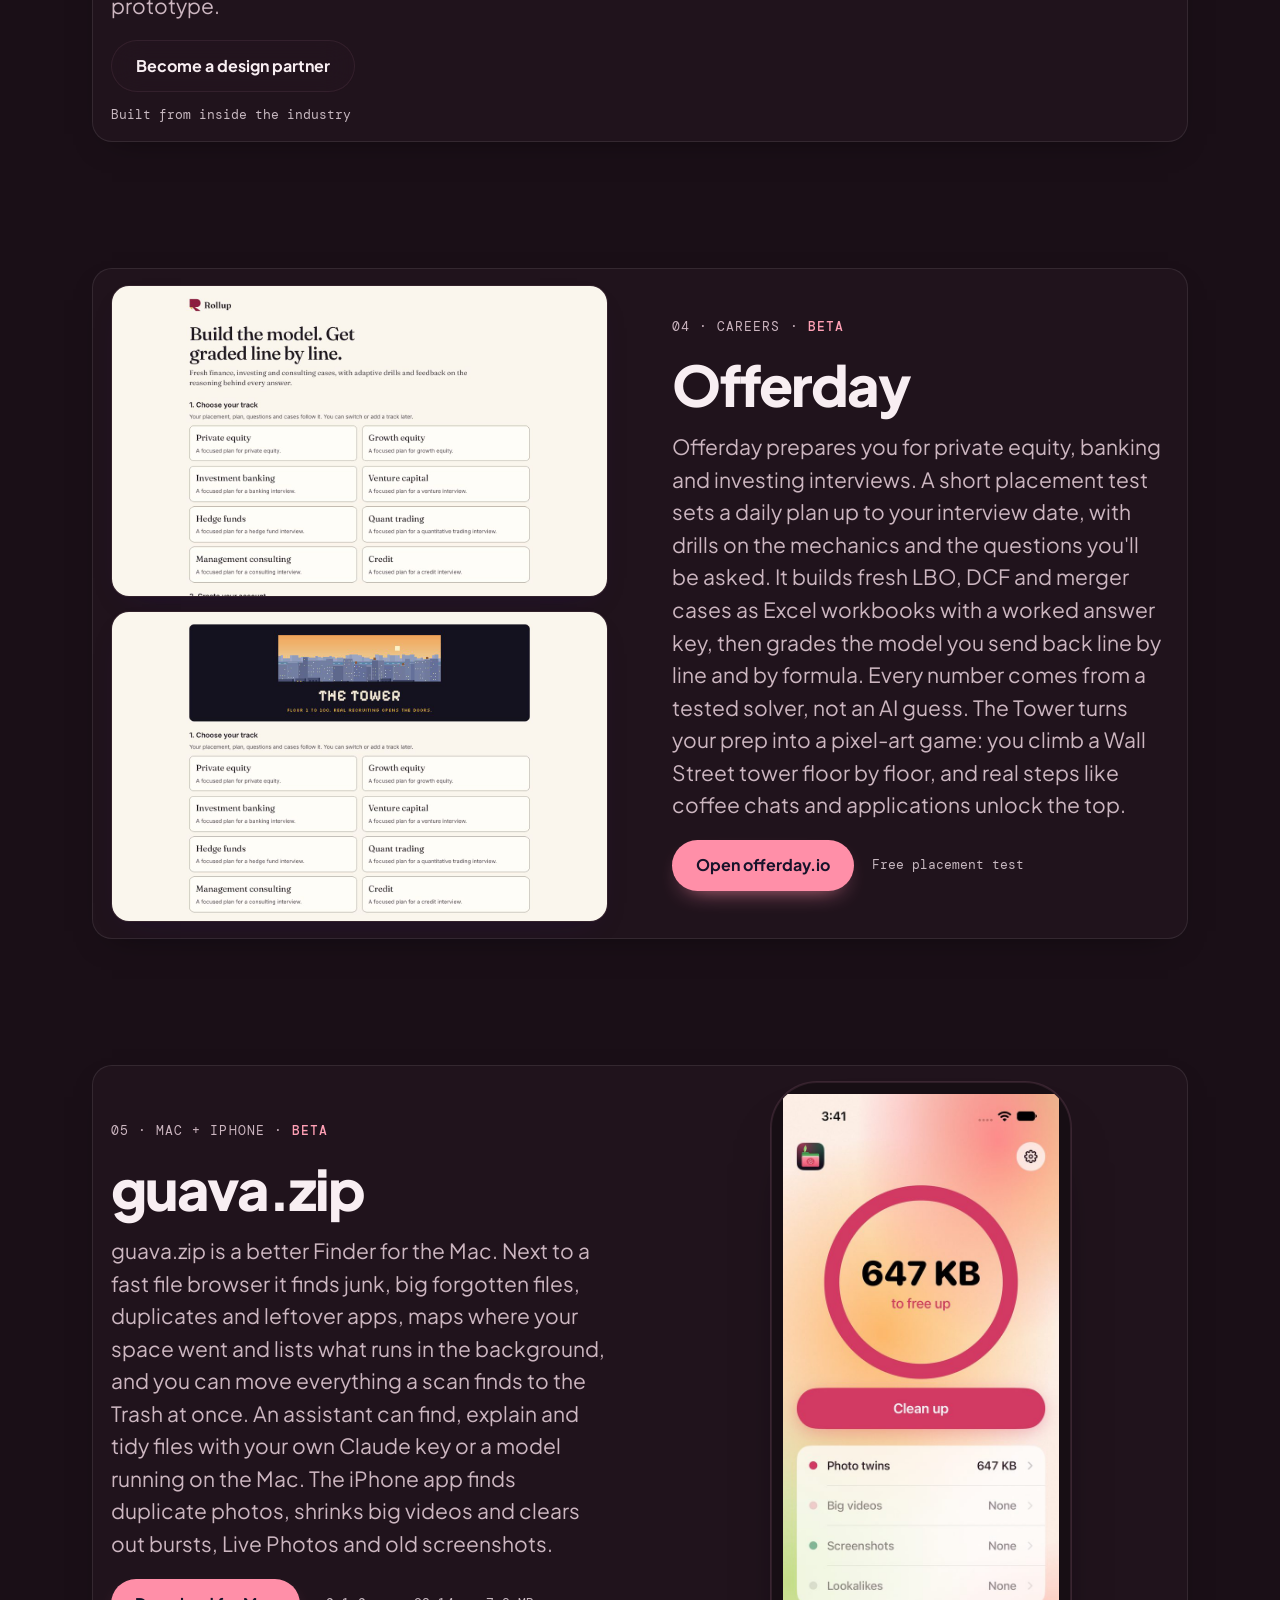
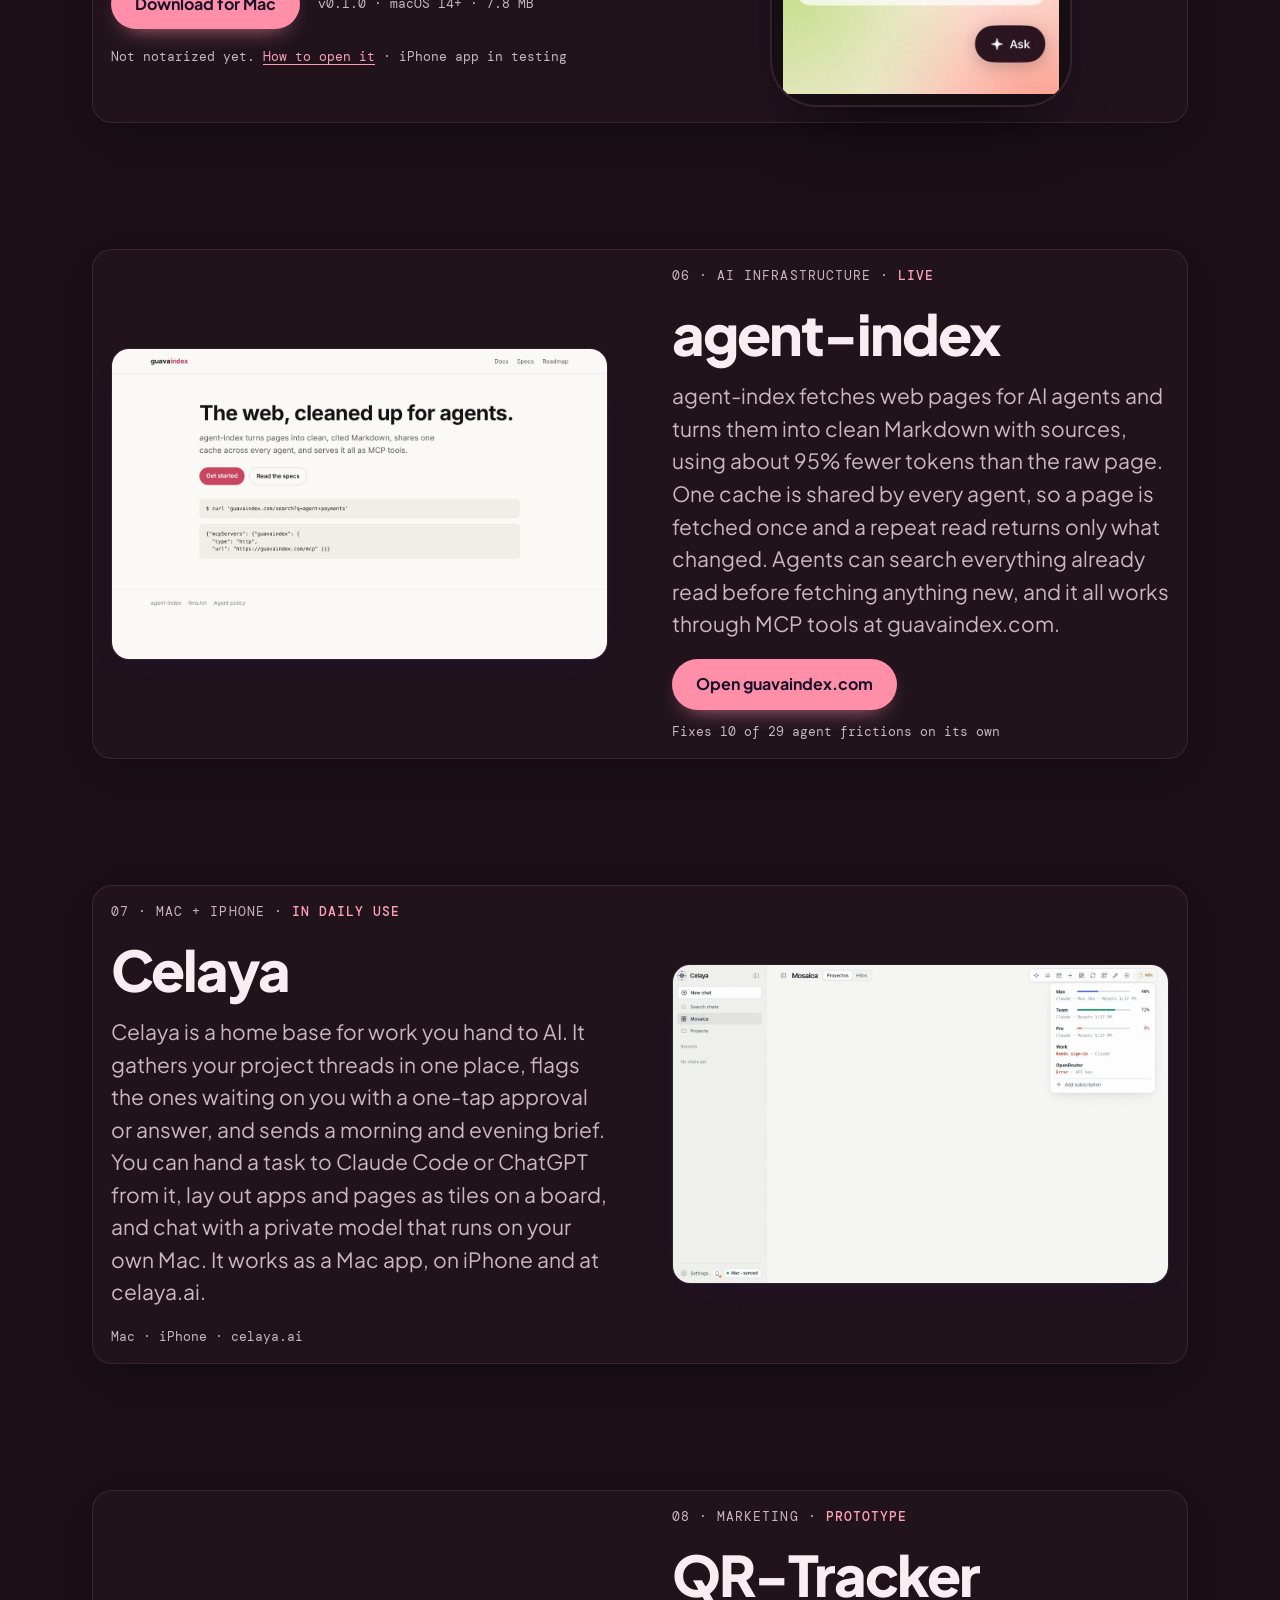
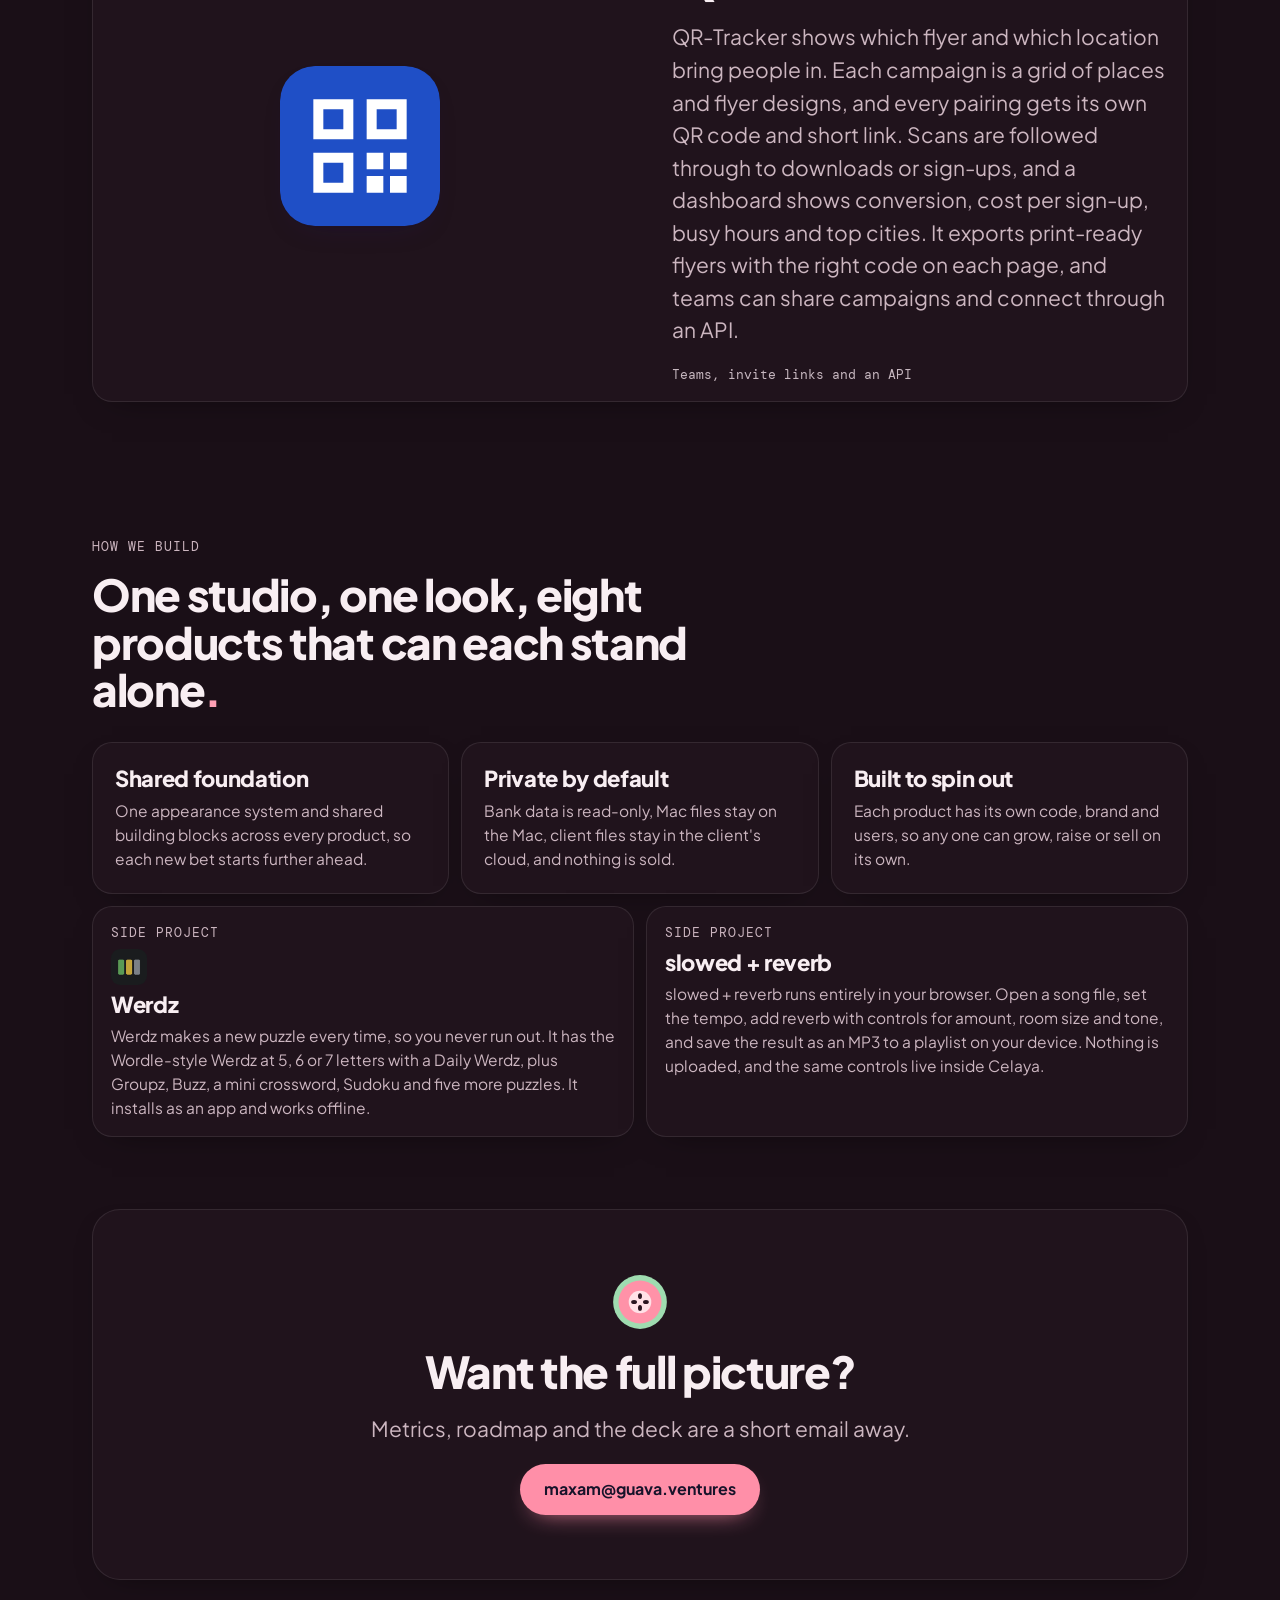
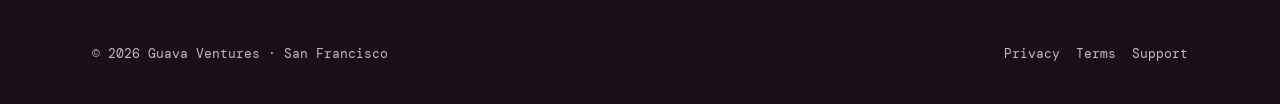
==== commit 890c724a: "Merge main (site contact email) into the Bento redesign Co-Authored-By: Claude Opus 5.5 <noreply@ant" ====
--- a/index.html
+++ b/index.html
@@ -47,25 +47,55 @@
 <main id="main">
 
 <section class="hero wrap-x">
-<p class="eyebrow">Guava Ventures <b>·</b> San Francisco</p>
-<h1 class="display">Small team. Eight bets on better software<span class="dot">.</span></h1>
-<p class="lead">A product studio building for your life and your career: a personal app, poker training, consulting software, interview prep, a better Finder, AI tools and flyer marketing.</p>
+<h1 class="display">Eight bets on better software<span class="dot">.</span></h1>
 <div class="hero-ctas">
-<a class="btn btn-primary" href="#products">See the eight</a>
+<a class="btn btn-primary" href="#u">See the eight</a>
 <a class="btn btn-glass" href="mailto:maxam@guava.ventures">maxam@guava.ventures</a>
 </div>
 </section>
 
-<section class="glance wrap-x" id="products" aria-label="Portfolio">
-<ul class="glance-grid">
-<li><a class="card glance-card reveal" href="#u"><span class="num">01 · Consumer</span><span class="name">guava.u</span><span class="what">Money, people and plans in one personal app.</span><span class="chip"><i></i>In daily use</span></a></li>
-<li><a class="card glance-card reveal" href="#poker"><span class="num">02 · Consumer</span><span class="name">Guava Poker</span><span class="what">Solver-grade poker training, explained like a coach.</span><span class="chip live"><i></i>Live</span></a></li>
-<li><a class="card glance-card reveal" href="#merqado"><span class="num">03 · B2B</span><span class="name">Merqado</span><span class="what">The engagement workspace for consulting teams.</span><span class="chip"><i></i>Prototype</span></a></li>
-<li><a class="card glance-card reveal" href="#offerday"><span class="num">04 · Careers</span><span class="name">Offerday</span><span class="what">LBO cases, drills and grading for PE and banking interviews.</span><span class="chip"><i></i>Beta</span></a></li>
-<li><a class="card glance-card reveal" href="#zip"><span class="num">05 · Mac + iPhone</span><span class="name">guava.zip</span><span class="what">A better Finder for Mac, and photo cleanup for iPhone.</span><span class="chip"><i></i>Mac beta</span></a></li>
-<li><a class="card glance-card reveal" href="#agents"><span class="num">06 · AI infrastructure</span><span class="name">agent-index</span><span class="what">A web index and fetch cache built for AI agents.</span><span class="chip live"><i></i>Live</span></a></li>
-<li><a class="card glance-card reveal" href="#celaya"><span class="num">07 · Mac + iPhone</span><span class="name">Celaya</span><span class="what">A private AI assistant that runs on your own Mac.</span><span class="chip"><i></i>In daily use</span></a></li>
-<li><a class="card glance-card reveal" href="#qr"><span class="num">08 · Marketing</span><span class="name">QR-Tracker</span><span class="what">A unique QR code on every flyer, tracked to signup.</span><span class="chip"><i></i>Prototype</span></a></li>
+<section class="bento wrap-x" id="products" aria-label="Portfolio">
+<ul class="bento-grid">
+<li class="b-u"><a class="card bento-tile reveal" href="#u">
+<span class="bento-top"><span class="bento-ic"><img src="/assets/products/icons/guava-u.png" alt=""></span><span class="chip"><i></i>In daily use</span></span>
+<span class="bv-shot phone"><img src="/assets/products/shots/guavau.jpg" alt="guava.u screenshot" loading="lazy"></span>
+<span class="bento-name"><b>guava.u</b><span>A personal app for your money, plans and people.</span></span>
+</a></li>
+<li class="b-poker"><a class="card bento-tile reveal" href="#poker">
+<span class="bento-top"><span class="bento-ic"><img src="/assets/products/icons/poker.png" alt=""></span><span class="chip live"><i></i>Live</span></span>
+<span class="bv-shot desk"><img src="/assets/products/shots/poker.jpg" alt="Guava Poker screenshot" loading="lazy"></span>
+<span class="bento-name"><b>Guava Poker</b><span>Play full poker hands, then see the best play and why.</span></span>
+</a></li>
+<li class="b-merq"><a class="card bento-tile reveal" href="#merqado">
+<span class="bento-top"><span class="bento-ic"><img src="/assets/products/icons/merqado.png" alt=""></span><span class="chip"><i></i>Prototype</span></span>
+
+<span class="bento-name"><b>Merqado</b><span>A shared workspace for consulting teams, with AI that answers from the project's own files.</span></span>
+</a></li>
+<li class="b-offer"><a class="card bento-tile reveal" href="#offerday">
+<span class="bento-top"><span class="bento-ic"><img src="/assets/products/icons/offerday-tower.png" alt=""></span><span class="chip"><i></i>Beta</span></span>
+<span class="bv-shot desk"><img src="/assets/products/shots/tower.jpg" alt="Offerday screenshot" loading="lazy"></span>
+<span class="bento-name"><b>Offerday</b><span>Finance interview prep with real case models, line-by-line grading and The Tower game.</span></span>
+</a></li>
+<li class="b-zip"><a class="card bento-tile reveal" href="#zip">
+<span class="bento-top"><span class="bento-ic"><img src="/assets/products/guava-mac-icon.png" alt=""></span><span class="chip"><i></i>Beta</span></span>
+<span class="bv-shot phone"><img src="/assets/products/guava-zip-iphone.jpg" alt="guava.zip screenshot" loading="lazy"></span>
+<span class="bento-name"><b>guava.zip</b><span>A Mac file browser with cleanup tools, and an iPhone app that tidies your photos.</span></span>
+</a></li>
+<li class="b-agents"><a class="card bento-tile reveal" href="#agents">
+<span class="bento-top"><span class="bento-ic"><span class="bento-letter">a</span></span><span class="chip live"><i></i>Live</span></span>
+<span class="bv-shot desk"><img src="/assets/products/shots/agentindex.jpg" alt="agent-index screenshot" loading="lazy"></span>
+<span class="bento-name"><b>agent-index</b><span>A search index and shared cache that gives AI agents clean, cited web pages.</span></span>
+</a></li>
+<li class="b-celaya"><a class="card bento-tile reveal" href="#celaya">
+<span class="bento-top"><span class="bento-ic"><img src="/assets/products/celaya-icon.png" alt=""></span><span class="chip"><i></i>In daily use</span></span>
+<span class="bv-shot desk"><img src="/assets/products/shots/celaya.jpg" alt="Celaya screenshot" loading="lazy"></span>
+<span class="bento-name"><b>Celaya</b><span>One place to run your AI projects: every thread, approval and result on one board.</span></span>
+</a></li>
+<li class="b-qr"><a class="card bento-tile reveal" href="#qr">
+<span class="bento-top"><span class="bento-ic"><img src="/assets/products/icons/qr-tracker.svg" alt=""></span><span class="chip"><i></i>Prototype</span></span>
+
+<span class="bento-name"><b>QR-Tracker</b><span>Track flyer campaigns with a unique QR code on every flyer.</span></span>
+</a></li>
 </ul>
 </section>
 
@@ -75,28 +105,9 @@
 <div class="copy">
 <p class="eyebrow">01 · Consumer · <b>In daily use</b></p>
 <h2 class="h1">guava.u</h2>
-<p class="lead">Your money, people and plans, handled. One app for safe-to-spend, bills, friends' birthdays, trips and a two-minute daily review.</p>
-<ul>
-<li><b>Money:</b> read-only bank sync, a plan you can change by chat, bills and net worth</li>
-<li><b>People:</b> reminds you who to reach out to, and when</li>
-<li><b>AI you choose:</b> Claude, OpenAI or Gemini, with a receipt for every request</li>
-<li><b>The house look:</b> the living Guava sky this site runs on started here</li>
-</ul>
-</div>
-<div class="visual">
-<div class="phone" role="img" aria-label="guava.u Today screen"><div class="phone-screen">
-<div class="status"><span data-clock>9:41</span><span>●●●</span></div>
-<div style="font-size:24px;font-weight:800;letter-spacing:-.02em;padding:4px 4px 0;font-family:var(--f-display)">Today</div>
-<div class="hero-card"><p class="mono" style="font-size:11px;text-transform:uppercase;letter-spacing:.06em;opacity:.85">Safe to spend</p><p style="font-size:32px;font-weight:800;font-family:var(--f-display)">$1,240</p>
-<div class="freq" style="margin-top:10px;height:6px;background:rgba(255,255,255,.35)"><i style="width:62%;background:currentColor;border-radius:999px"></i></div></div>
-<p style="margin:6px 4px 0;font-weight:800;font-size:15px">Needs you</p>
-<div class="glassrow"><span class="tile" style="background:var(--c1-fill);color:var(--c1-on)">R</span>Rent due Friday<span class="mono" style="margin-left:auto;color:var(--ink-soft)">$1,850</span></div>
-<div class="glassrow"><span class="tile" style="background:var(--c4-fill);color:var(--c4-on)">S</span>Text Sam<span class="mono" style="margin-left:auto;color:var(--ink-soft)">3 wk</span></div>
-<div class="glassrow"><span class="tile" style="background:var(--c3-fill);color:var(--c3-on)">G</span>Gym renews<span class="mono" style="margin-left:auto;color:var(--ink-soft)">4 d</span></div>
-<div class="glassrow"><span class="tile" style="background:var(--c8-fill);color:var(--c8-on)">B</span>Maya's birthday<span class="mono" style="margin-left:auto;color:var(--ink-soft)">Sun</span></div>
-<div class="tabbar"><span class="on">Today</span><span>Diary</span><span>Money</span><span>People</span><span>Life</span></div>
-</div></div>
-</div>
+<p class="lead">guava.u keeps your everyday admin in one app on your phone. Today shows how much you can safely spend and what needs you: bills due, renewals, payday, birthdays and who to reach out to. Money covers spending, a budget you can change by chat, bills, transactions and net worth, with read-only bank sync. People and Plans keep friends, gifts and trips in view, and Life holds health, work and home admin like the car and insurance. It installs on an iPhone like an app.</p>
+</div>
+<div class="visual"><figure class="shot phone"><img src="/assets/products/shots/guavau.jpg" alt="guava.u screenshot" loading="lazy"></figure></div>
 </div>
 </section>
 
@@ -106,25 +117,10 @@
 <div class="copy">
 <p class="eyebrow">02 · Consumer · <b>Live</b></p>
 <h2 class="h1">Guava Poker</h2>
-<p class="lead">Solver-grade answers, explained like a coach would. Play bots or friends, drill the spots you miss, and replay hands with the reasoning spelled out.</p>
-<ul>
-<li><b>Play, Practice, Study:</b> full hands, saved drills, ranges and hand replay</li>
-<li><b>Friend games:</b> private rooms anyone can join from a phone</li>
-<li><b>Built for beginners:</b> a price and a pace for people the $80+ a month tools ignore</li>
-</ul>
+<p class="lead">Guava Poker lets you play full hands of Hold'em and Omaha against bots or friends, then study them. A solver runs in your browser to show the best play and how often to take each action, and your mistakes turn into drills, quizzes and hand reviews. Friends can join a private table from their phones, and an account keeps your hands and progress in sync between phone and laptop.</p>
 <div class="row"><a class="btn btn-primary" href="https://guava.poker">Open guava.poker</a><span class="meta">Web · phone and laptop</span></div>
 </div>
-<div class="visual">
-<div class="felt" role="img" aria-label="Guava Poker study spot">
-<p class="meta" style="margin:0">Turn · BTN vs BB · 6.5bb pot</p>
-<div class="cards"><span class="pcard">K♠</span><span class="pcard red">9♥</span><span class="pcard">4♣</span><span class="pcard red">2♦</span></div>
-<div class="coach"><strong>Why check here?</strong> Your range has few strong kings left, and the 2♦ changes nothing, so betting mostly folds out hands you beat.</div>
-<div style="display:grid;gap:6px">
-<div class="freq"><i style="width:72%;background:var(--panel)"></i><i style="width:28%;background:var(--c3-fill)"></i></div>
-<div class="meta" style="display:flex;justify-content:space-between;margin:0"><span>Check 72%</span><span>Bet ⅓ 28%</span></div>
-</div>
-</div>
-</div>
+<div class="visual"><figure class="shot desk"><img src="/assets/products/shots/poker.jpg" alt="Guava Poker screenshot" loading="lazy"></figure></div>
 </div>
 </section>
 
@@ -134,29 +130,10 @@
 <div class="copy">
 <p class="eyebrow">03 · B2B · <b>Prototype</b></p>
 <h2 class="merqado-word">Merqado</h2>
-<p class="lead">The engagement workspace for consulting teams. Client data, findings and the team in one place, with AI that answers from the engagement's own evidence.</p>
-<ul>
-<li><b>Replaces point tools:</b> transcripts, quotes, slides and admin, without paying about $130 an interview</li>
-<li><b>One standard, personal workflows:</b> roles from associate to partner, each with their own home</li>
-<li><b>Inside the firm's walls:</b> the firm's own SSO, its own AI account or ours, and files kept in the client's cloud</li>
-<li><b>Every AI call metered</b> so firms can see and bill agent usage</li>
-</ul>
+<p class="lead">Merqado gives a consulting team one place for each engagement: client data, findings, files and the team. Everyone gets a home view that fits their role, from associate to partner. People sign in with their firm's own login, files stay in the client's cloud, and the AI runs on the firm's own model account or on Merqado's, with every call metered so usage can be billed. It is an early prototype.</p>
 <div class="row"><a class="btn btn-glass" href="mailto:maxam@guava.ventures?subject=Merqado%20design%20partner">Become a design partner</a><span class="meta">Built from inside the industry</span></div>
 </div>
-<div class="visual">
-<div class="screen" role="img" aria-label="Merqado answering a question from past cases">
-<div class="screen-bar"><i></i><i></i><i></i><span>Merqado · Retail pricing review</span></div>
-<div class="screen-body">
-<div class="ask">What did we recommend on pricing in the last three retail cases?</div>
-<div class="line" style="display:grid;gap:10px;justify-content:stretch">
-<span class="quote">"Two of three moved to value-based pricing. The third kept cost-plus because of contract terms."</span>
-<span class="src"><span>Case 1 · Findings</span><span>Case 2 · Expert call</span><span>Case 3 · Final deck</span></span>
-</div>
-<div class="line"><span>Expert call · cleaned transcript</span><span class="v">42 min</span></div>
-<div class="line"><span>Pull quotes to slide</span><span class="v">12 quotes</span></div>
-</div>
-</div>
-</div>
+<div class="visual"><div class="shot-icon"><img src="/assets/products/icons/merqado.png" alt=""></div></div>
 </div>
 </section>
 
@@ -166,33 +143,10 @@
 <div class="copy">
 <p class="eyebrow">04 · Careers · <b>Beta</b></p>
 <h2 class="h1">Offerday</h2>
-<p class="lead">Interview prep for private equity, growth equity and banking. A placement test sets a daily plan to your interview date, and every case comes with a graded answer key. The Tower turns it into a game.</p>
-<ul>
-<li><b>Fresh cases:</b> LBO, DCF and merger workbooks in Excel, never the same twice</li>
-<li><b>Real grading:</b> your model checked line by line and by formula, then "would you do this deal?"</li>
-<li><b>Right answers:</b> every number comes from a tested solver, not a language model</li>
-<li><b>Daily plan:</b> drills, timed sprints and a mastery map to the interview date</li>
-<li><b>The Tower:</b> a pixel-art Wall Street tower you climb floor by floor, where real coffee chats and applications unlock the top</li>
-</ul>
+<p class="lead">Offerday prepares you for private equity, banking and investing interviews. A short placement test sets a daily plan up to your interview date, with drills on the mechanics and the questions you'll be asked. It builds fresh LBO, DCF and merger cases as Excel workbooks with a worked answer key, then grades the model you send back line by line and by formula. Every number comes from a tested solver, not an AI guess. The Tower turns your prep into a pixel-art game: you climb a Wall Street tower floor by floor, and real steps like coffee chats and applications unlock the top.</p>
 <div class="row"><a class="btn btn-primary" href="https://offerday.io">Open offerday.io</a><span class="meta">Free placement test</span></div>
 </div>
-<div class="visual">
-<div class="screen" role="img" aria-label="Offerday grading an LBO model">
-<div class="screen-bar"><i></i><i></i><i></i><span>Offerday · Grade</span></div>
-<div class="screen-body">
-<div style="display:flex;justify-content:space-between;align-items:baseline;gap:12px"><span class="h3">LBO · Take-private</span><span class="meta">Interview in 12 days</span></div>
-<div class="grade">
-<span class="ok">✓</span><span>Sources &amp; uses</span><span class="meta">8/8</span>
-<span class="no">✕</span><span>Debt schedule · interest sign</span><span class="meta">3/5</span>
-<span class="ok">✓</span><span>Exit · IRR 23.4%</span><span class="meta">4/4</span>
-<span class="ok">✓</span><span>MOIC 2.6x</span><span class="meta">2/2</span>
-</div>
-<div class="line"><span>Readiness</span><span class="v">68%</span></div>
-<div class="meter" aria-hidden="true"><i style="width:68%"></i></div>
-<div class="line"><span>Today · Paper LBO sprint</span><span class="v">10 min</span></div>
-</div>
-</div>
-</div>
+<div class="visual shots-2"><figure class="shot desk"><img src="/assets/products/shots/offerday.jpg" alt="Offerday case tracks" loading="lazy"></figure><figure class="shot desk"><img src="/assets/products/shots/tower.jpg" alt="The Tower" loading="lazy"></figure></div>
 </div>
 </section>
 
@@ -202,41 +156,11 @@
 <div class="copy">
 <p class="eyebrow">05 · Mac + iPhone · <b>Beta</b></p>
 <h2 class="h1">guava.zip</h2>
-<p class="lead">A better Finder for your Mac: a fast file browser, cleanup tools, and an assistant that finds, explains and tidies your files. On iPhone, it clears out photo twins, big videos and old screenshots.</p>
-<ul>
-<li><b>Clean up:</b> Junk Sweep, Big &amp; Forgotten, Twins, Space Map and Uninstall Apps</li>
-<li><b>One tap for all:</b> select everything a scan found and move it to the Trash, after a confirm</li>
-<li><b>Ask:</b> your own Claude key, or Ollama running on your Mac</li>
-<li><b>iPhone:</b> Photo twins, Shrink videos, Live Photos, Bursts and Find a photo, all on the phone</li>
-</ul>
+<p class="lead">guava.zip is a better Finder for the Mac. Next to a fast file browser it finds junk, big forgotten files, duplicates and leftover apps, maps where your space went and lists what runs in the background, and you can move everything a scan finds to the Trash at once. An assistant can find, explain and tidy files with your own Claude key or a model running on the Mac. The iPhone app finds duplicate photos, shrinks big videos and clears out bursts, Live Photos and old screenshots.</p>
 <div class="row"><a class="btn btn-primary" href="/download/Guava.zip" download>Download for Mac</a><span class="meta">v0.1.0 · macOS 14+ · 7.8 MB</span></div>
 <p class="meta" style="margin:0">Not notarized yet. <a href="/support/#mac">How to open it</a> · iPhone app in testing</p>
 </div>
-<div class="visual">
-<div class="devices">
-<div class="screen" role="img" aria-label="guava.zip Junk Sweep on Mac">
-<div class="screen-bar"><i></i><i></i><i></i><span>guava.zip</span></div>
-<div style="display:flex;min-height:300px">
-<div class="mac-side">
-<img src="/assets/products/guava-mac-icon.png" alt="" width="44" height="44" style="display:block;margin-bottom:6px">
-<span>Home</span><span>Downloads</span><span>Applications</span>
-<span class="sec">CLEAN</span>
-<span class="on">Junk Sweep</span><span>Big &amp; Forgotten</span><span>Twins</span><span>Space Map</span>
-</div>
-<div style="flex:1;min-width:0;padding:14px;display:flex;flex-direction:column;gap:8px">
-<p style="margin:0;font-weight:800;font-size:16px">Junk Sweep</p>
-<div class="line"><span style="display:flex;gap:9px;align-items:center"><span class="check on"><svg viewBox="0 0 12 12" fill="none" stroke="currentColor" stroke-width="2"><path d="M2.5 6.5l2.2 2.2L9.5 3.5"/></svg></span>Caches and logs</span><span class="v">4.2 GB</span></div>
-<div class="line"><span style="display:flex;gap:9px;align-items:center"><span class="check on"><svg viewBox="0 0 12 12" fill="none" stroke="currentColor" stroke-width="2"><path d="M2.5 6.5l2.2 2.2L9.5 3.5"/></svg></span>Old installers</span><span class="v">2.8 GB</span></div>
-<div class="line"><span style="display:flex;gap:9px;align-items:center"><span class="check on"><svg viewBox="0 0 12 12" fill="none" stroke="currentColor" stroke-width="2"><path d="M2.5 6.5l2.2 2.2L9.5 3.5"/></svg></span>iPhone backups</span><span class="v">11 GB</span></div>
-<div style="margin-top:auto;display:flex;justify-content:space-between;align-items:center;gap:8px;flex-wrap:wrap">
-<span class="meta">18 GB selected</span><span class="btn btn-primary btn-sm" style="padding:7px 12px;font-size:12.5px">Move All to Trash…</span>
-</div>
-</div>
-</div>
-</div>
-<div class="phone"><img class="shot" src="/assets/products/guava-zip-iphone.jpg" alt="guava.zip for iPhone home screen" width="600" height="1304"></div>
-</div>
-</div>
+<div class="visual"><figure class="shot phone"><img src="/assets/products/guava-zip-iphone.jpg" alt="guava.zip screenshot" loading="lazy"></figure></div>
 </div>
 </section>
 
@@ -246,29 +170,10 @@
 <div class="copy">
 <p class="eyebrow">06 · AI infrastructure · <b>Live</b></p>
 <h2 class="h1">agent-index</h2>
-<p class="lead">A web index and fetch cache built for AI agents. It turns pages built for eyes into clean, cited Markdown, shares one cache across every agent, and serves it all as MCP tools.</p>
-<ul>
-<li><b>Fewer tokens:</b> main content only, about 95% smaller than the raw page</li>
-<li><b>One cache:</b> agents stop fetching the same page twice, and a repeat read returns only what changed</li>
-<li><b>Search first:</b> keyword and vector search over everything already read, before any fetch</li>
-<li><b>Live at guavaindex.com:</b> every page served as HTML to people and Markdown to agents, with search and MCP over HTTP</li>
-</ul>
+<p class="lead">agent-index fetches web pages for AI agents and turns them into clean Markdown with sources, using about 95% fewer tokens than the raw page. One cache is shared by every agent, so a page is fetched once and a repeat read returns only what changed. Agents can search everything already read before fetching anything new, and it all works through MCP tools at guavaindex.com.</p>
 <div class="row"><a class="btn btn-primary" href="https://guavaindex.com">Open guavaindex.com</a><span class="meta">Fixes 10 of 29 agent frictions on its own</span></div>
 </div>
-<div class="visual">
-<div class="screen" role="img" aria-label="agent-index cleaning a page for an agent">
-<div class="screen-bar"><i></i><i></i><i></i><span>agent-index · MCP</span></div>
-<div class="screen-body">
-<div style="display:flex;justify-content:space-between;align-items:baseline;gap:12px"><span class="h3">extract.clean</span><span class="meta">cached · 2 min ago</span></div>
-<div class="line"><span>Raw page</span><span class="v">48,200 tokens</span></div>
-<div class="line"><span>Clean Markdown</span><span class="v">2,310 tokens</span></div>
-<div class="meter" aria-hidden="true"><i style="width:5%"></i></div>
-<div class="line"><span>Repeat read · same reader</span><span class="v">0 changed</span></div>
-<div class="line"><span>search "LBO exit multiple"</span><span class="v">7 passages</span></div>
-<div class="line"><span>Shared by</span><span class="v">3 agents</span></div>
-</div>
-</div>
-</div>
+<div class="visual"><figure class="shot desk"><img src="/assets/products/shots/agentindex.jpg" alt="agent-index screenshot" loading="lazy"></figure></div>
 </div>
 </section>
 
@@ -278,28 +183,10 @@
 <div class="copy">
 <p class="eyebrow">07 · Mac + iPhone · <b>In daily use</b></p>
 <h2 class="h1">Celaya</h2>
-<p class="lead">A private AI assistant that runs on your own Mac. Open Qwen models run locally through Ollama, so chats, files and memory stay on the machine, and your phone reaches it from anywhere.</p>
-<ul>
-<li><b>Familiar chat:</b> projects, artifacts, memory, attachments, voice and web search</li>
-<li><b>Gets things done:</b> files and commands on the Mac, Chrome control and scheduled tasks, each behind an approval</li>
-<li><b>Cloud when you want it:</b> move a chat to Claude, ChatGPT or a rented GPU</li>
-<li><b>Everywhere:</b> a native Mac app, the iPhone, and celaya.ai over a private tunnel</li>
-</ul>
-<div class="row"><span class="meta">Qwen 3.5 · Ollama · one SQLite file</span></div>
-</div>
-<div class="visual">
-<div class="screen" role="img" aria-label="Celaya filing receipts on a Mac">
-<div class="screen-bar"><i></i><i></i><i></i><span>Celaya</span></div>
-<div class="screen-body">
-<div style="display:flex;align-items:center;gap:10px"><img src="/assets/products/celaya-icon.png" alt="" width="36" height="36" style="border-radius:9px"><span class="h3">New chat</span></div>
-<div class="ask">Read the PDFs in Downloads and file the receipts.</div>
-<div class="line"><span>Read 6 PDFs</span><span class="v">on this Mac</span></div>
-<div class="line"><span>Move 4 receipts to Documents/Receipts</span><span class="v">approved</span></div>
-<div class="line"><span>Remind me monthly</span><span class="v">scheduled</span></div>
-<div class="line"><span>Model</span><span class="v">qwen3.5:9b · local</span></div>
-</div>
-</div>
-</div>
+<p class="lead">Celaya is a home base for work you hand to AI. It gathers your project threads in one place, flags the ones waiting on you with a one-tap approval or answer, and sends a morning and evening brief. You can hand a task to Claude Code or ChatGPT from it, lay out apps and pages as tiles on a board, and chat with a private model that runs on your own Mac. It works as a Mac app, on iPhone and at celaya.ai.</p>
+<div class="row"><span class="meta">Mac · iPhone · celaya.ai</span></div>
+</div>
+<div class="visual"><figure class="shot desk"><img src="/assets/products/shots/celaya.jpg" alt="Celaya screenshot" loading="lazy"></figure></div>
 </div>
 </section>
 
@@ -309,33 +196,10 @@
 <div class="copy">
 <p class="eyebrow">08 · Marketing · <b>Prototype</b></p>
 <h2 class="h1">QR-Tracker</h2>
-<p class="lead">Flyer campaigns you can measure. Every flyer gets its own QR code, so each scan is tied to the design and the place it was posted, and one campaign tests both at once.</p>
-<ul>
-<li><b>Locations × designs:</b> each pairing gets its own short link and code</li>
-<li><b>Whole funnel:</b> scans through download or signup, reported by pixel, beacon or API</li>
-<li><b>Dashboard:</b> unique scanners, conversion, cost per signup and top cities</li>
-<li><b>Print-ready:</b> place the code on your flyer and export one PDF page per location</li>
-<li><b>Private:</b> no IP addresses stored, city-level location only</li>
-</ul>
+<p class="lead">QR-Tracker shows which flyer and which location bring people in. Each campaign is a grid of places and flyer designs, and every pairing gets its own QR code and short link. Scans are followed through to downloads or sign-ups, and a dashboard shows conversion, cost per sign-up, busy hours and top cities. It exports print-ready flyers with the right code on each page, and teams can share campaigns and connect through an API.</p>
 <div class="row"><span class="meta">Teams, invite links and an API</span></div>
 </div>
-<div class="visual">
-<div class="screen" role="img" aria-label="QR-Tracker matrix of scans by location and flyer design">
-<div class="screen-bar"><i></i><i></i><i></i><span>QR-Tracker · Spring launch</span></div>
-<div class="screen-body">
-<div class="matrix">
-<span></span><span class="meta">Design A</span><span class="meta">Design B</span><span class="meta">Total</span>
-<span>Campus café</span><span class="v">148</span><span class="v">96</span><b>244</b>
-<span>Gym</span><span class="v">61</span><span class="v">83</span><b>144</b>
-<span>Library</span><span class="v">112</span><span class="v">47</span><b>159</b>
-<b>Total</b><b>321</b><b>226</b><b>547</b>
-</div>
-<div class="line"><span>Signups · 9.3%</span><span class="v">51</span></div>
-<div class="meter" aria-hidden="true"><i style="width:9.3%"></i></div>
-<div class="line"><span>Cost per signup</span><span class="v">$2.35</span></div>
-</div>
-</div>
-</div>
+<div class="visual"><div class="shot-icon"><img src="/assets/products/icons/qr-tracker.svg" alt=""></div></div>
 </div>
 </section>
 
@@ -352,8 +216,8 @@
 <div class="card reveal"><span class="h3">Built to spin out</span><p>Each product has its own code, brand and users, so any one can grow, raise or sell on its own.</p></div>
 </div>
 <div class="sides">
-<div class="card side reveal"><span class="eyebrow">Side project</span><span class="h3">Werdz</span><p>Unlimited word guessing at 5, 6 or 7 letters plus a Daily Werdz, with every word's difficulty rated by simulated players.</p></div>
-<div class="card side reveal"><span class="eyebrow">Side project</span><span class="h3">slowed + reverb</span><p>Slow down a song you own, add reverb and save an MP3, all in the browser.</p></div>
+<div class="card side reveal"><span class="eyebrow">Side project</span><span class="side-ic"><img src="/assets/products/icons/werdz.png" alt="" width="36" height="36"></span><span class="h3">Werdz</span><p>Werdz makes a new puzzle every time, so you never run out. It has the Wordle-style Werdz at 5, 6 or 7 letters with a Daily Werdz, plus Groupz, Buzz, a mini crossword, Sudoku and five more puzzles. It installs as an app and works offline.</p></div>
+<div class="card side reveal"><span class="eyebrow">Side project</span><span class="h3">slowed + reverb</span><p>slowed + reverb runs entirely in your browser. Open a song file, set the tempo, add reverb with controls for amount, room size and tone, and save the result as an MP3 to a playlist on your device. Nothing is uploaded, and the same controls live inside Celaya.</p></div>
 </div>
 </section>
 
